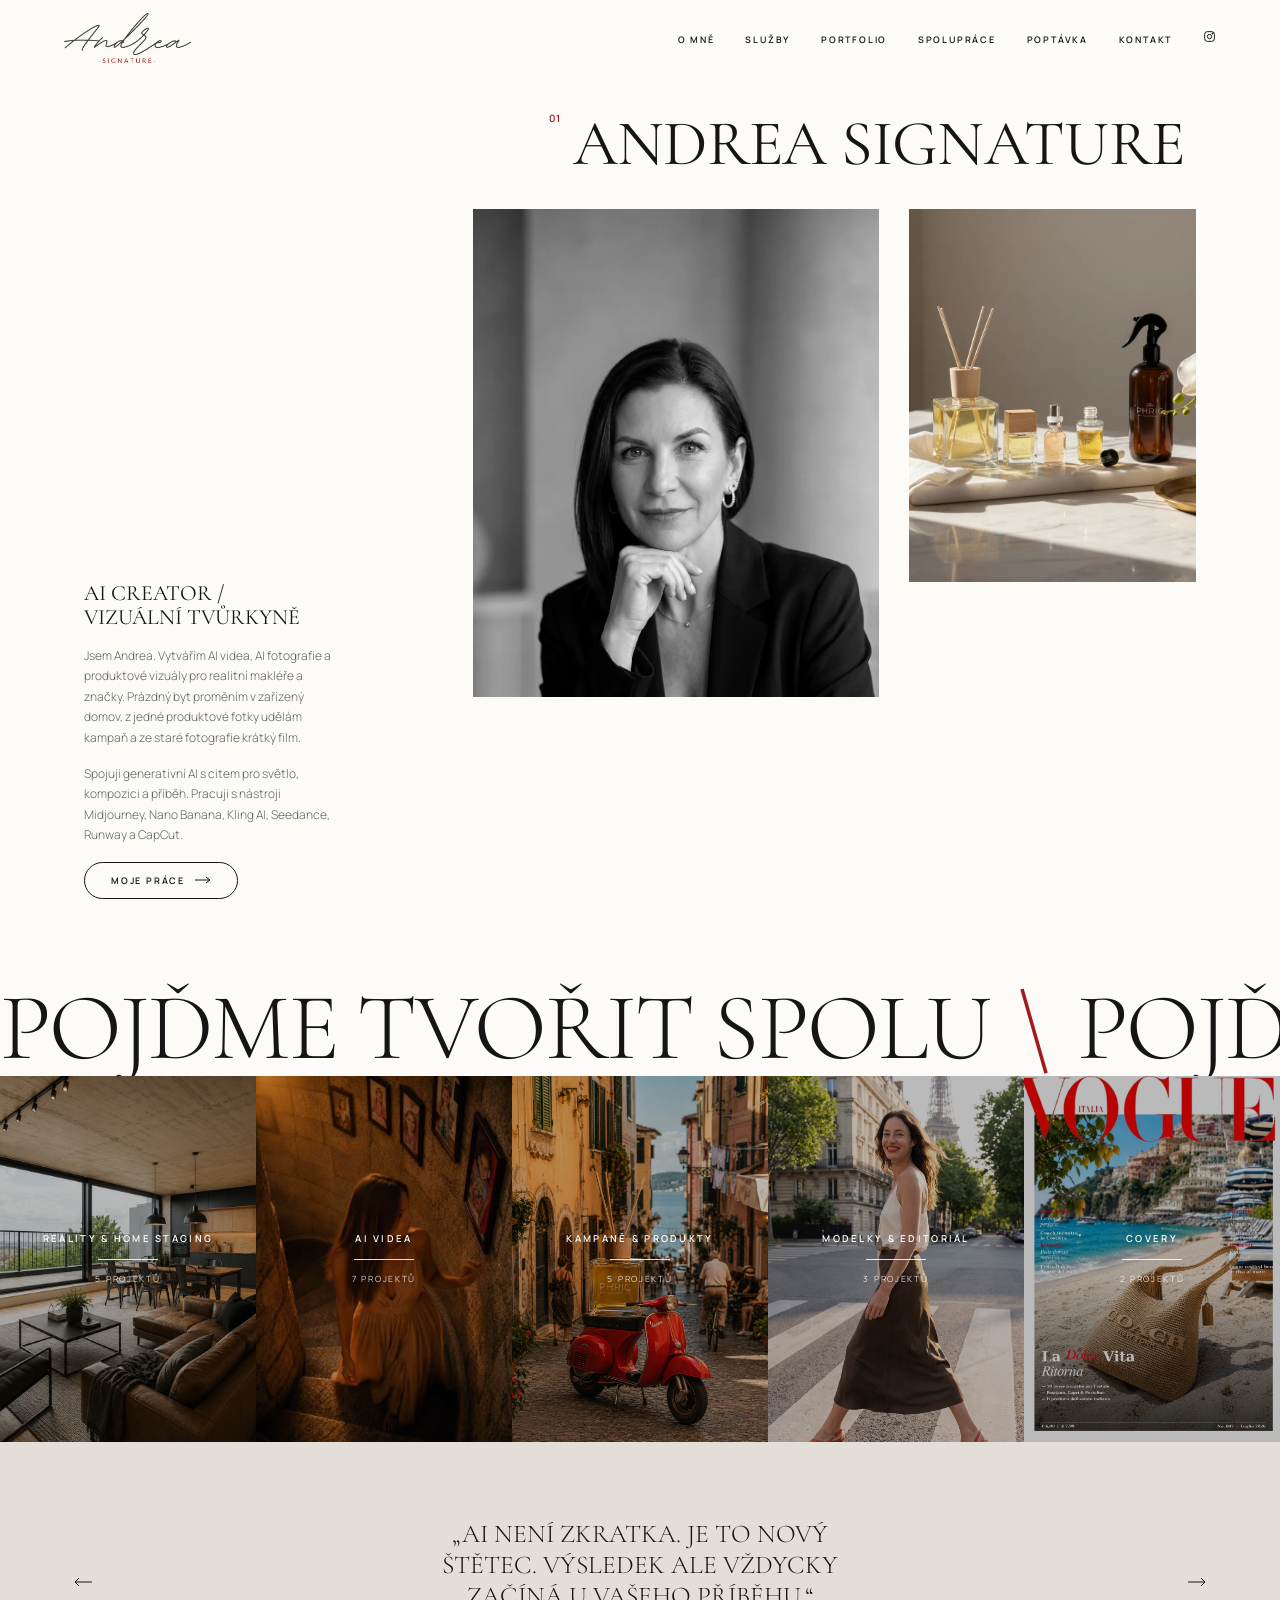
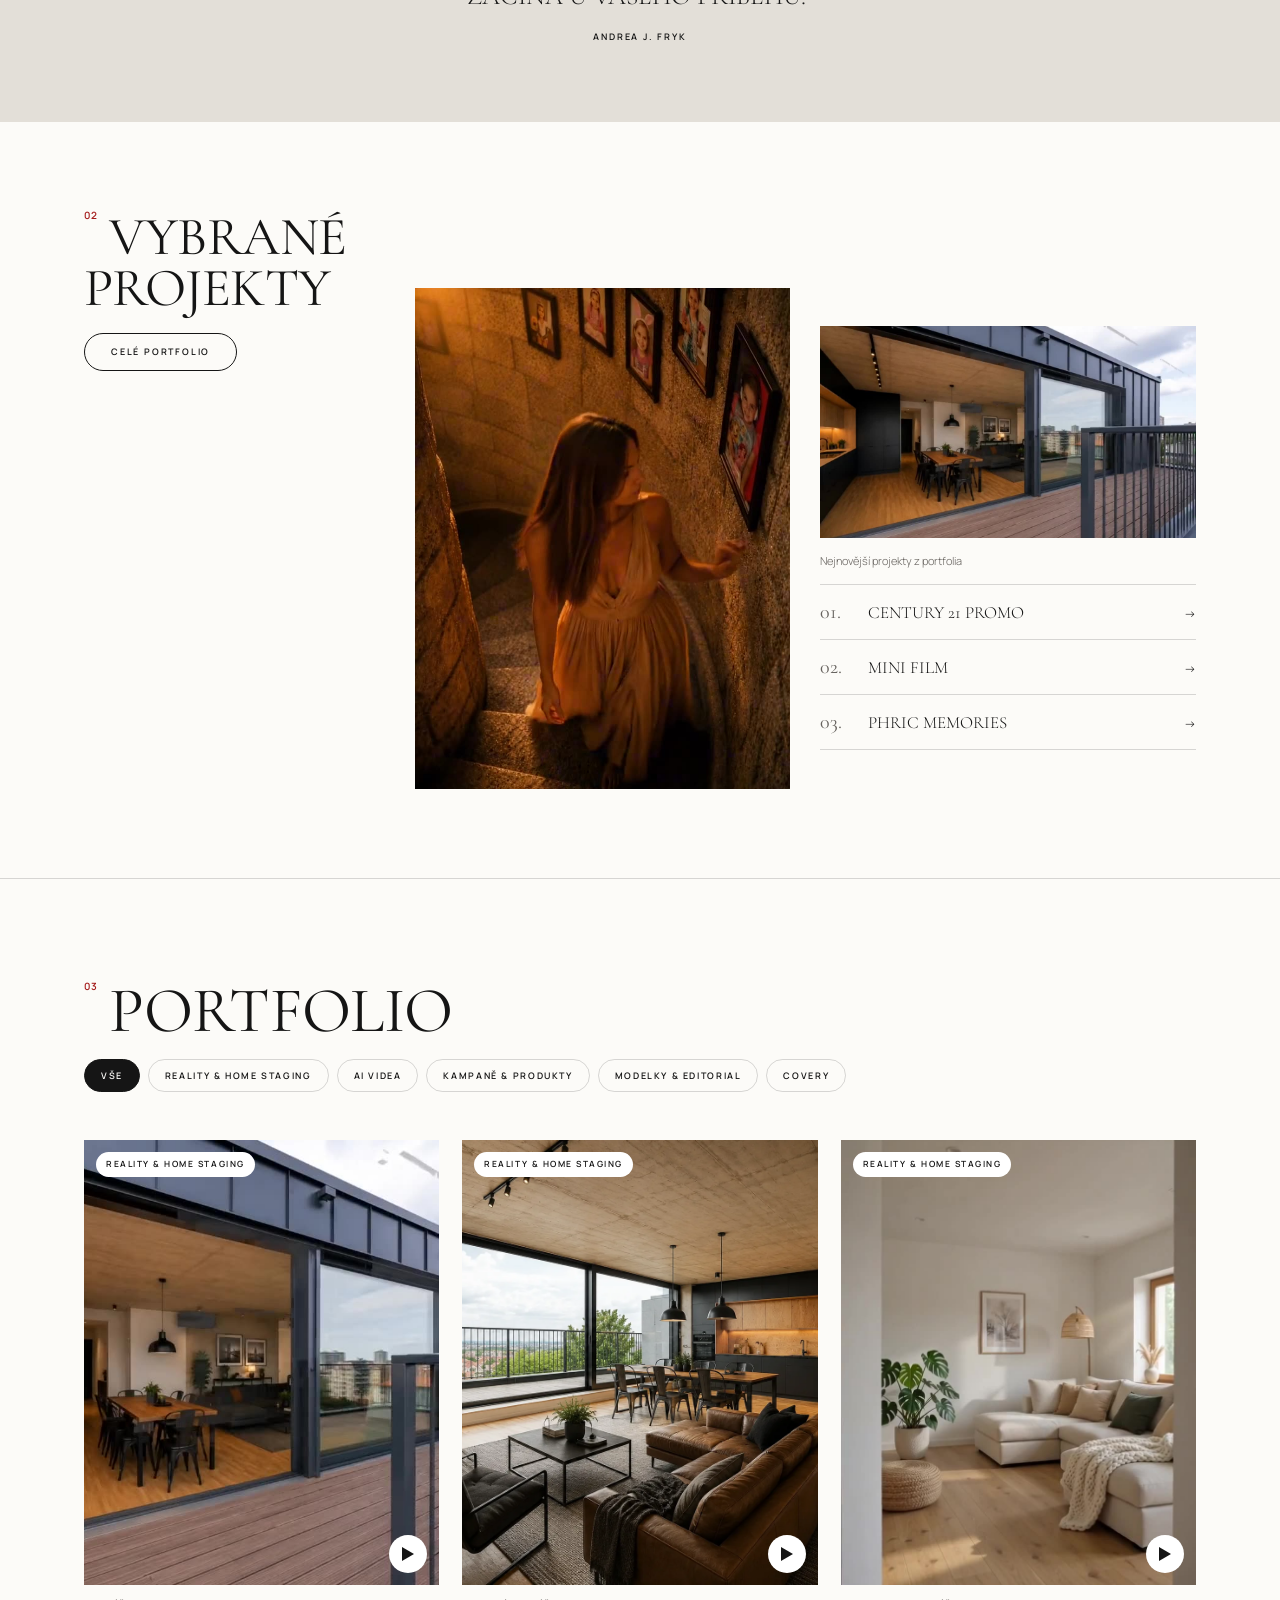
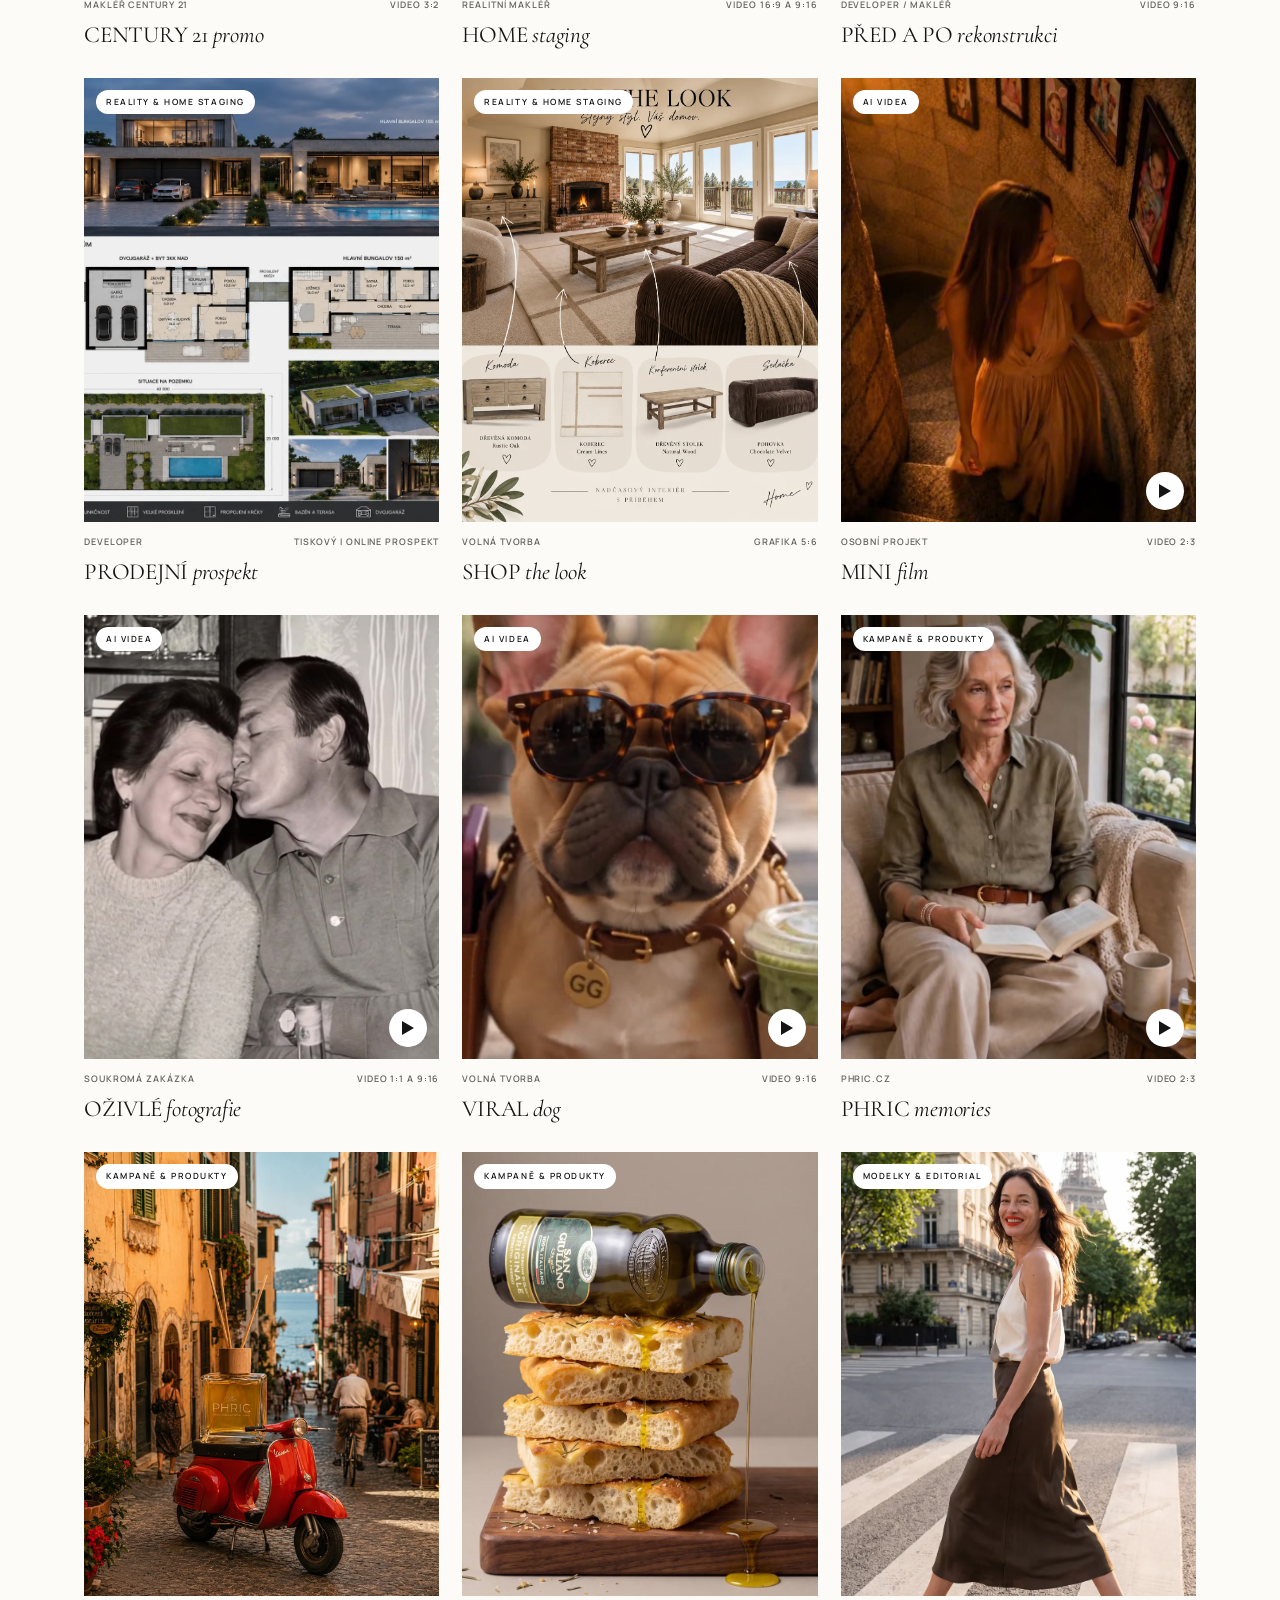
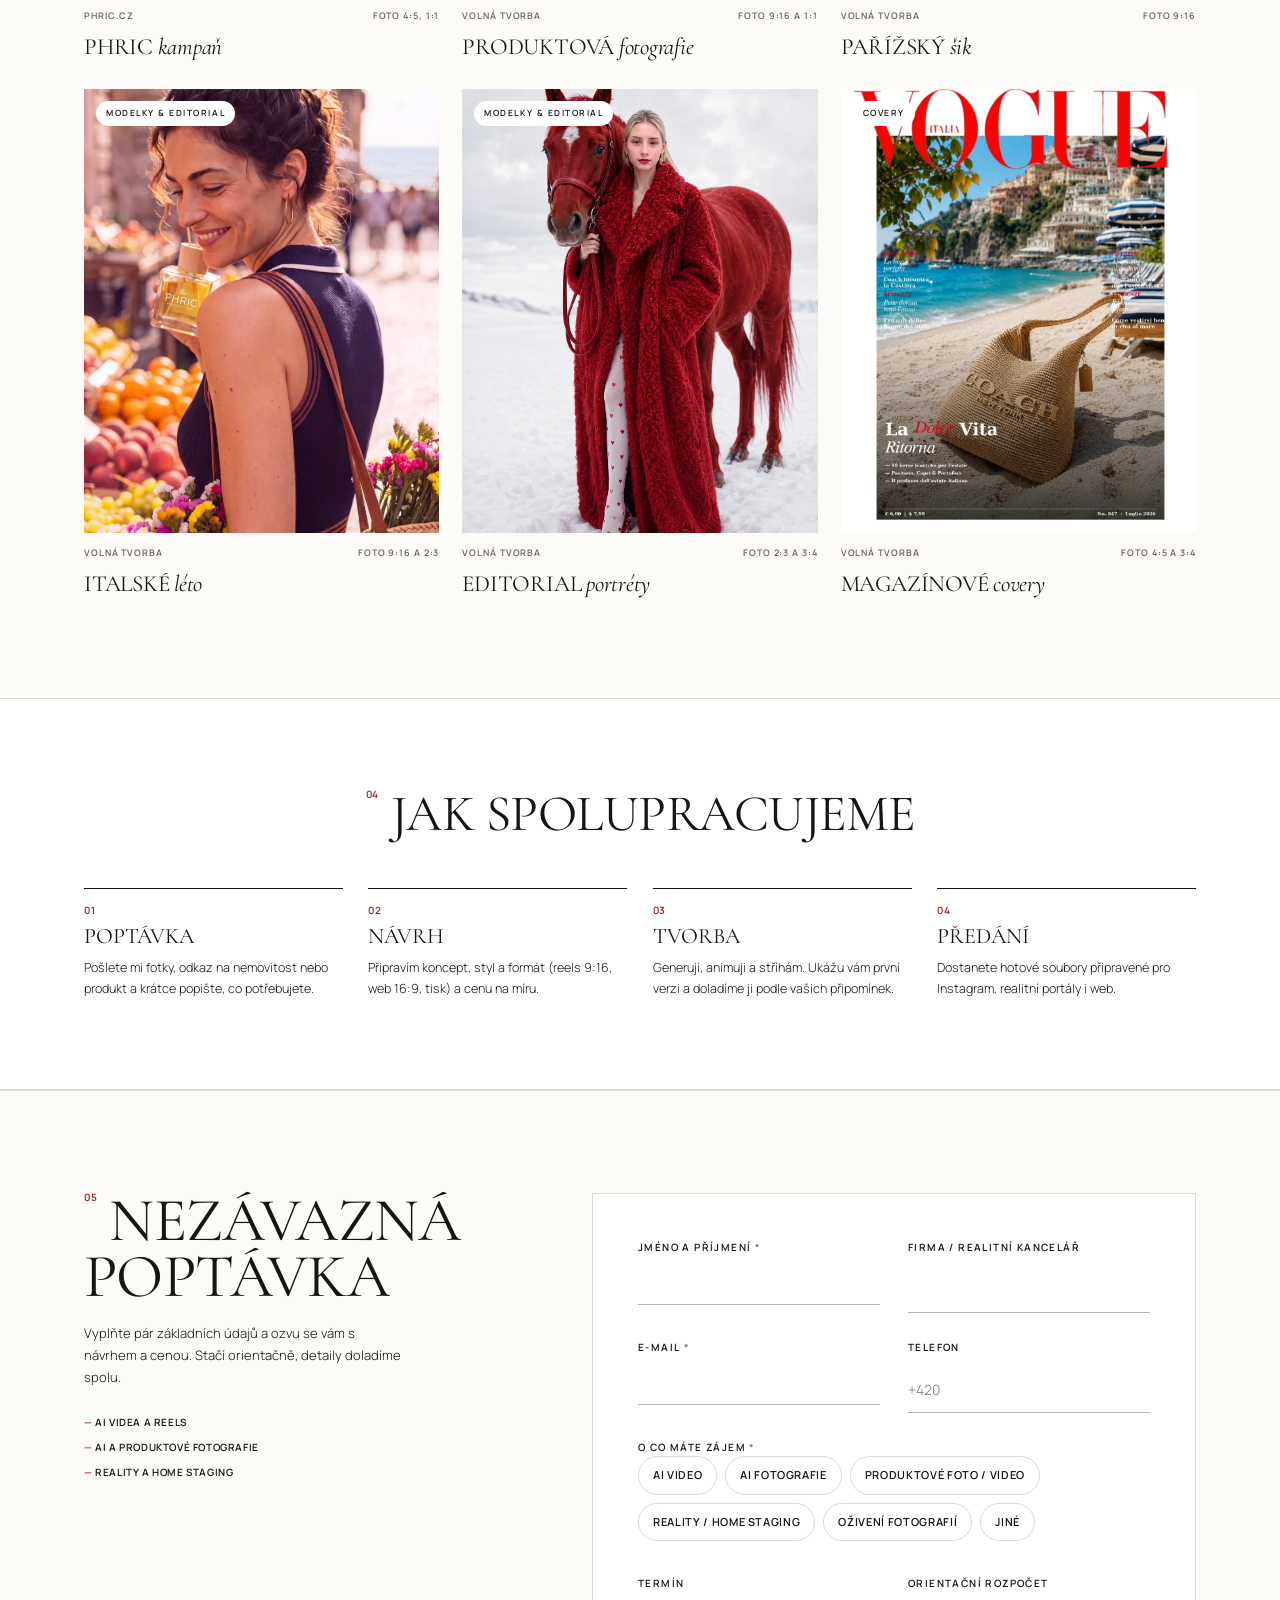
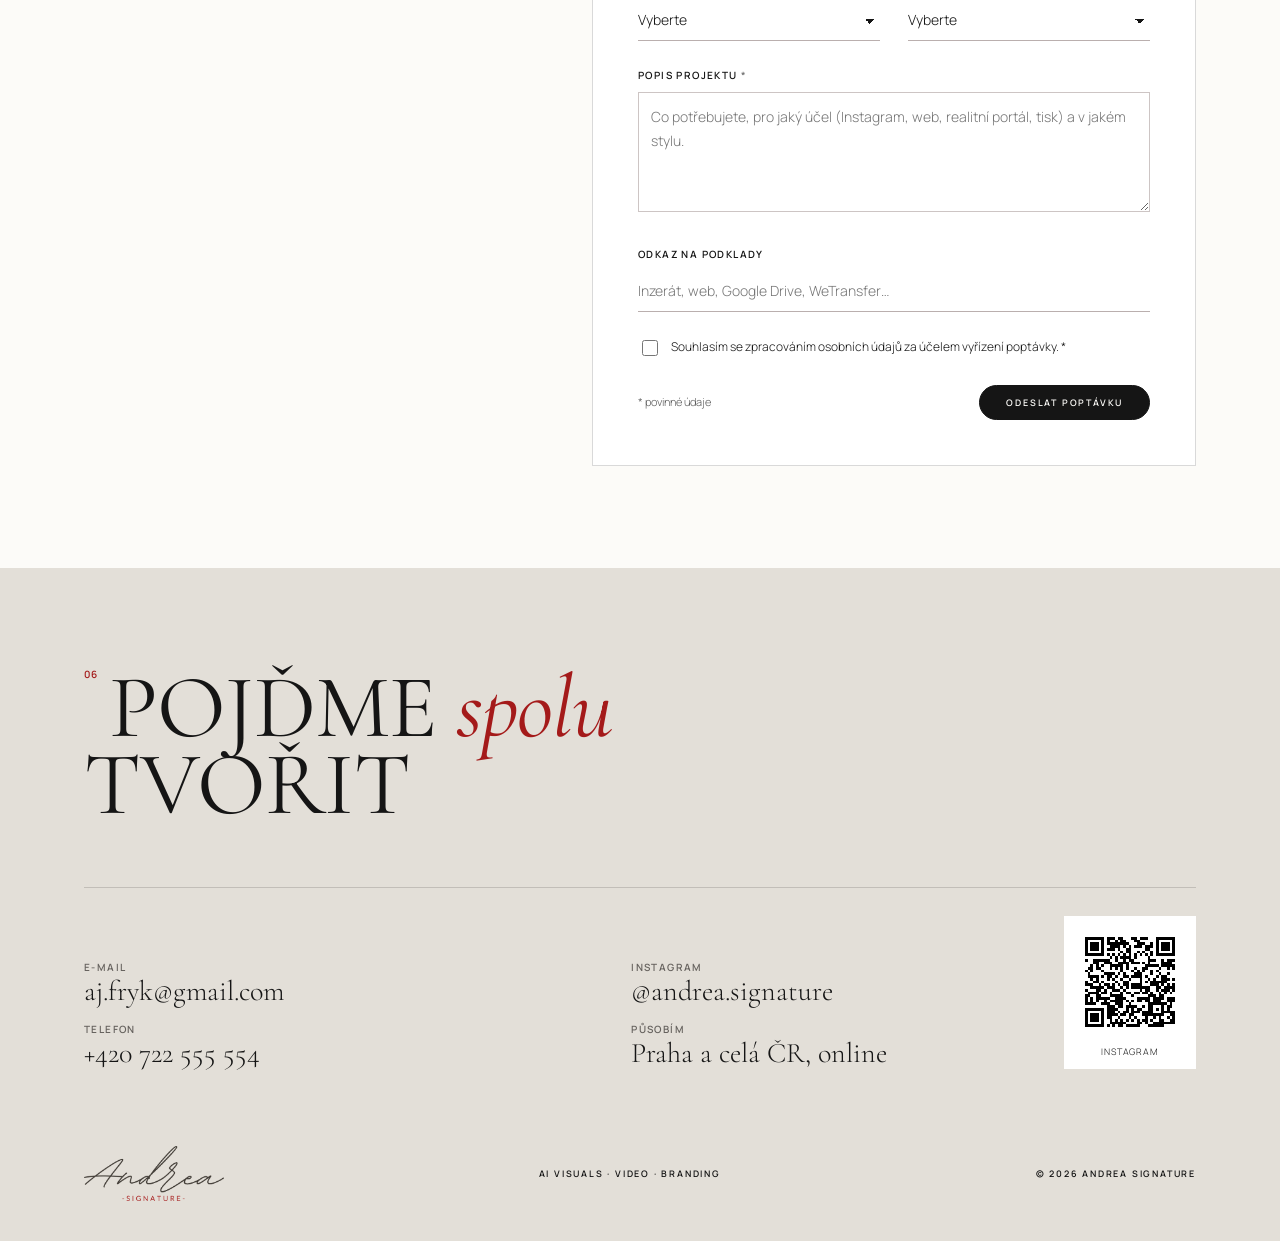
==== index.html @ 8392d64f "Kontakt: červené jen slovo spolu Co-Authored-By: Claude Opus 5.5 <noreply@anthropic.com> Claude-Sess" ====
<!doctype html><html lang="cs"><head><meta charset="utf-8"><meta name="viewport" content="width=device-width, initial-scale=1, viewport-fit=cover">
<title>Andrea Signature</title>
<meta name="description" content="Andrea Signature — AI videa, AI fotografie, produktové vizuály a realitní videa.">
<link rel="preconnect" href="https://fonts.googleapis.com">
<link rel="preconnect" href="https://fonts.gstatic.com" crossorigin>
<link rel="stylesheet" href="https://fonts.googleapis.com/css2?family=Cormorant+Garamond:ital,wght@0,300;0,400;1,300;1,400&family=Manrope:wght@300;400;600&display=swap">
<style>
/* Layout: vzdušný editorial — číslované sekce, asymetrický úvod ANDREA SIGNATURE, běžící nápis,
   dlaždice kategorií přes celou šířku, pás výroků, vybrané projekty, portfolio, spolupráce, poptávka, kontakt.
   Barvy loga: bílá, černá, červená jen v číslech sekcí a drobných detailech. Jediný světlý vzhled. */
:root{
  color-scheme: light;
  --wine:#151515; --wine-deep:#000; --card:#E3DFD8; --ink:#151515; --cream:#FCFBF8; --paper:#FFFFFF;
  --blush:#ECE9E4; --blush-2:#E3DFD8; --concrete:#151515; --line:rgba(21,21,21,.16);
  --sand:#E3DFD8; --mute:#66625E; --red:#A41A1A;
  --f-display:"Cormorant Garamond","Garamond",Georgia,serif;
  --f-mono:"Manrope","Helvetica Neue",Arial,sans-serif;
  --f-script:"Manrope","Helvetica Neue",Arial,sans-serif;
  --gut:clamp(16px,5vw,72px);
  --max:1240px;
}
*{box-sizing:border-box}
[hidden]{display:none!important}
html{scroll-behavior:smooth}
body{margin:0;background:var(--cream);color:var(--ink);font-family:var(--f-mono);font-size:14px;line-height:1.55;-webkit-font-smoothing:antialiased;overflow-x:hidden}
img,video{max-width:100%;display:block}
a{color:inherit}
h1,h2,h3{font-family:var(--f-display);font-weight:400;color:var(--wine);margin:0;text-wrap:balance;letter-spacing:-.01em}
p{margin:0}
:focus-visible{outline:2px solid var(--wine);outline-offset:3px}
.wrap{max-width:var(--max);margin-inline:auto;padding-inline:var(--gut)}


body{font-weight:300;font-size:13px;line-height:1.7}
h1,h2,h3{letter-spacing:-.01em}
.num{font-family:var(--f-mono);font-size:10px;font-weight:600;color:var(--red);vertical-align:top;margin-right:12px;letter-spacing:.06em;font-style:normal}
.script{font-family:var(--f-mono);font-size:9.5px;font-weight:600;letter-spacing:.22em;text-transform:uppercase;color:var(--mute);display:block;line-height:1.4}
.btn{display:inline-flex;align-items:center;justify-content:center;gap:10px;background:transparent;color:var(--ink);border:1px solid var(--ink);border-radius:999px;padding:10px 26px;font-family:var(--f-mono);font-weight:600;font-size:9px;letter-spacing:.2em;text-transform:uppercase;text-decoration:none;cursor:pointer;white-space:nowrap;transition:border-color .2s,color .2s,background .2s}
.btn:hover{border-color:var(--red);color:var(--red)}
.btn.solid{background:var(--ink);color:var(--cream)}
.btn.solid:hover{background:var(--red);border-color:var(--red);color:#fff}
.btn.sm{padding:8px 20px}

/* ---------- NAV ---------- */
.nav{position:sticky;top:env(safe-area-inset-top,0px);z-index:50;background:rgba(252,251,248,.94);backdrop-filter:blur(8px);-webkit-backdrop-filter:blur(8px)}
.nav .wrap{display:flex;align-items:center;justify-content:space-between;gap:24px;min-height:76px;max-width:none}
.brand{display:inline-flex;text-decoration:none;flex-shrink:0}
.brand img{height:50px;width:auto;display:block}
.menu{display:flex;gap:clamp(14px,2.4vw,34px);list-style:none;margin:0;padding:0;align-items:center}
.menu a{font-family:var(--f-mono);font-size:9px;font-weight:600;letter-spacing:.2em;text-transform:uppercase;text-decoration:none;color:var(--ink)}
.menu a:hover{color:var(--red)}
.burger{display:none;background:none;border:0;color:var(--ink);cursor:pointer;padding:8px}

/* ---------- MEET (úvod) ---------- */
.meet{display:grid;grid-template-columns:minmax(0,3fr) minmax(0,3.4fr) minmax(0,2.4fr);grid-template-rows:auto auto 1fr;gap:0 clamp(16px,2.4vw,30px);padding-block:clamp(20px,3vw,40px) clamp(40px,5vw,70px)}
.meet h1{grid-column:2/4;grid-row:1;font-size:clamp(40px,5vw,72px);line-height:.95;text-transform:uppercase;padding:0 0 clamp(20px,3vw,34px) clamp(20px,6vw,90px);color:var(--ink)}
.meet .tall{grid-column:2;grid-row:2/4;width:100%;height:auto;aspect-ratio:5/6;object-fit:cover;object-position:center top;filter:grayscale(1) contrast(1.04)}
.meet .small{grid-column:3;grid-row:2;width:100%;height:auto;aspect-ratio:1/1.3;object-fit:cover}
.meet-text{grid-column:1;grid-row:3;align-self:end;display:grid;gap:16px;padding-bottom:12px;max-width:32ch;justify-items:start}
.meet-text h2{font-size:clamp(19px,1.7vw,23px);line-height:1.1;text-transform:uppercase;color:var(--ink);letter-spacing:0}
.meet-text p{font-size:12px;color:var(--mute)}

/* ---------- MARQUEE ---------- */
.marquee{overflow:hidden;white-space:nowrap;padding-top:6px}
.marquee-track{display:inline-flex;animation:mq 36s linear infinite}
.marquee-track span,.marquee-track i{font-family:var(--f-display);font-weight:300;font-size:clamp(50px,7.4vw,108px);line-height:1;text-transform:uppercase;letter-spacing:-.02em;padding-right:.3em;font-style:normal}
.marquee-track i{color:var(--red)}
@keyframes mq{to{transform:translateX(-50%)}}

/* ---------- TILES (kategorie) ---------- */
.cats{display:grid;grid-template-columns:repeat(5,minmax(0,1fr))}
.cat{position:relative;aspect-ratio:3/4.3;display:grid;place-items:center;border:0;padding:0;cursor:pointer;overflow:hidden;background:var(--blush);font:inherit}
.cat img{position:absolute;inset:0;width:100%;height:100%;object-fit:cover;transition:transform 1.2s cubic-bezier(.2,.7,.2,1)}
.cat::before{content:"";position:absolute;inset:0;z-index:1;background:rgba(10,10,10,.28);transition:background .4s}
.cat:hover img{transform:scale(1.05)}
.cat:hover::before{background:rgba(10,10,10,.42)}
.cat .lbl{position:relative;z-index:2;display:grid;gap:12px;justify-items:center;color:#fff;font-family:var(--f-mono);font-size:9.5px;font-weight:600;letter-spacing:.24em;text-transform:uppercase;text-align:center;padding:0 12px}
.cat .lbl::after{content:"";width:60px;height:1px;background:rgba(255,255,255,.85);transition:background .3s,width .3s}
.cat:hover .lbl::after{background:var(--red);width:80px}
.cat .lbl small{font-size:8.5px;letter-spacing:.2em;opacity:.8;font-weight:400;order:3}

/* ---------- QUOTES ---------- */
.band{background:var(--sand);display:grid;grid-template-columns:auto 1fr auto;align-items:center;gap:20px;padding:clamp(48px,6vw,84px) var(--gut)}
.band button{background:none;border:0;cursor:pointer;color:var(--ink);padding:10px}
.band button:hover{color:var(--red)}
.band figure{margin:0;text-align:center;display:grid;gap:18px;justify-items:center}
.band blockquote{margin:0;font-family:var(--f-display);font-size:clamp(19px,2vw,26px);line-height:1.2;text-transform:uppercase;max-width:34ch;min-height:3.6em;transition:opacity .3s}
.band figcaption{font-size:9px;font-weight:600;letter-spacing:.2em;text-transform:uppercase}

/* ---------- FEATURED ---------- */
.featured{display:grid;grid-template-columns:minmax(0,2.4fr) minmax(0,3fr) minmax(0,3fr);gap:clamp(16px,2.4vw,30px);padding-block:clamp(56px,7vw,100px);align-items:start}
.feat-head{display:grid;gap:20px;justify-items:start}
.feat-head h2{font-size:clamp(36px,4.2vw,60px);line-height:.95;text-transform:uppercase;color:var(--ink)}
.feat-tall{display:block;margin-top:clamp(40px,6vw,90px);position:relative;overflow:hidden}
.feat-tall img{width:100%;aspect-ratio:3/4;object-fit:cover;transition:transform 1.2s cubic-bezier(.2,.7,.2,1)}
.feat-tall:hover img{transform:scale(1.03)}
.feat-side{display:grid;gap:14px;margin-top:clamp(70px,9vw,130px)}
.feat-side img{width:100%;aspect-ratio:16/9;object-fit:cover}
.feat-side small{font-size:11px;color:var(--mute)}
.feat-side ol{list-style:none;margin:0;padding:0}
.feat-side li a{display:grid;grid-template-columns:48px 1fr auto;align-items:baseline;border-top:1px solid var(--line);padding-block:10px;text-decoration:none}
.feat-side li:last-child a{border-bottom:1px solid var(--line)}
.feat-side li b{font-family:var(--f-display);font-weight:400;font-size:20px;color:var(--mute)}
.feat-side li span{font-family:var(--f-display);font-size:17px;text-transform:uppercase}
.feat-side li i{font-style:normal;font-size:12px;transition:transform .25s,color .25s}
.feat-side li a:hover i{transform:translateX(4px);color:var(--red)}
/* ---------- PORTFOLIO ---------- */
.work{padding-block:clamp(64px,8vw,120px)}
.work-head{display:flex;flex-wrap:wrap;align-items:end;justify-content:space-between;gap:20px 40px;margin-bottom:clamp(28px,4vw,48px)}
.work-head h2{font-size:clamp(40px,6vw,88px);line-height:.9;text-transform:uppercase}
.filters{display:flex;flex-wrap:wrap;gap:8px}
.chip{font-family:var(--f-mono);font-size:11px;letter-spacing:.08em;text-transform:uppercase;padding:9px 16px;border-radius:999px;border:1px solid var(--wine);background:transparent;color:var(--wine);cursor:pointer;transition:all .2s}
.chip[aria-pressed="true"],.chip:hover{background:var(--wine);color:var(--cream)}
.grid{display:grid;grid-template-columns:repeat(3,minmax(0,1fr));gap:clamp(18px,2.4vw,32px) clamp(14px,1.8vw,24px)}
.item{display:grid;gap:12px;text-decoration:none;cursor:pointer;background:none;border:0;padding:0;text-align:left;font:inherit;color:inherit}
.thumb{position:relative;aspect-ratio:4/5;overflow:hidden;background:var(--blush)}
.thumb img,.thumb video{position:absolute;inset:0;width:100%;height:100%;object-fit:cover;transition:transform .8s cubic-bezier(.2,.7,.2,1),opacity .4s}
.thumb video{opacity:0}
.item:hover .thumb img{transform:scale(1.04)}
.item.playing .thumb video{opacity:1}
.badge{position:absolute;left:12px;top:12px;z-index:2;background:var(--cream);color:var(--wine);font-size:10px;letter-spacing:.1em;text-transform:uppercase;padding:5px 10px;border-radius:999px}
.play{position:absolute;right:12px;bottom:12px;z-index:2;width:38px;height:38px;border-radius:50%;background:rgba(251,249,238,.92);display:grid;place-items:center;color:var(--wine)}
.item .meta{display:flex;justify-content:space-between;gap:12px;font-size:10px;letter-spacing:.1em;text-transform:uppercase;color:var(--wine);opacity:.8}
.item h3{font-size:clamp(22px,2vw,28px);line-height:1;text-transform:uppercase}
.item[hidden]{display:none}

/* ---------- PROCESS ---------- */
.process{background:var(--paper);border-block:1px solid var(--line);padding-block:clamp(56px,7vw,100px)}
.process h2{font-size:clamp(32px,4vw,58px);text-transform:uppercase;line-height:1;margin-bottom:clamp(28px,4vw,48px);text-align:center}
.steps{display:grid;grid-template-columns:repeat(4,minmax(0,1fr));gap:clamp(16px,2vw,28px);list-style:none;padding:0;margin:0;counter-reset:s}
.steps li{counter-increment:s;display:grid;gap:10px;align-content:start;border-top:1px solid var(--wine);padding-top:16px;font-size:13px}
.steps li::before{content:"0" counter(s);font-family:var(--f-display);font-size:40px;color:var(--wine);line-height:1}
.steps b{font-family:var(--f-display);font-weight:400;font-size:22px;text-transform:uppercase;color:var(--wine);line-height:1}

/* ---------- CONTACT ---------- */
.contact{background:var(--wine);color:var(--cream);padding-block:clamp(64px,8vw,120px) 40px;overflow:hidden}
.contact h2{color:var(--cream);font-size:clamp(56px,11vw,170px);line-height:.85;text-transform:uppercase}
.contact h2 em{font-style:italic;text-transform:none}
.contact .script{color:var(--cream);opacity:.9}
.contact-grid{display:grid;grid-template-columns:1.3fr 1fr auto;gap:clamp(24px,4vw,56px);align-items:end;margin-top:clamp(32px,5vw,64px);padding-top:28px;border-top:1px solid rgba(251,249,238,.3)}
.contact dl{display:grid;gap:14px;margin:0}
.contact dt{font-size:10px;letter-spacing:.14em;text-transform:uppercase;opacity:.7}
.contact dd{margin:0;font-family:var(--f-display);font-size:clamp(22px,2.2vw,32px);line-height:1.1;user-select:all;overflow-wrap:anywhere}
.contact dd a{text-decoration:none}
.contact dd a:hover{text-decoration:underline;text-underline-offset:4px;text-decoration-thickness:1px}
.qr{background:var(--cream);padding:10px;width:132px}
.qr img{width:100%;image-rendering:pixelated}
.qr small{display:block;color:var(--wine);font-size:9px;letter-spacing:.1em;text-transform:uppercase;text-align:center;margin-top:6px}
.contact .btn{background:var(--cream);color:var(--wine)}
.contact .btn:hover{background:#fff}
.foot{display:flex;flex-wrap:wrap;justify-content:space-between;align-items:center;gap:16px;margin-top:clamp(48px,6vw,80px);font-size:11px;letter-spacing:.08em;text-transform:uppercase;opacity:.85}
.foot img{width:150px;height:auto}

/* ---------- INQUIRY FORM ---------- */
.inquiry{background:var(--cream);padding-block:clamp(64px,8vw,120px);border-top:1px solid var(--line)}
.inq-grid{display:grid;grid-template-columns:minmax(0,5fr) minmax(0,7fr);gap:clamp(32px,6vw,96px);align-items:start}
.inq-intro{display:grid;gap:18px;position:sticky;top:110px}
.inq-intro h2{font-size:clamp(40px,5.4vw,80px);line-height:.9;text-transform:uppercase}
.inq-intro p{font-size:13px;max-width:40ch}
.inq-intro ul{list-style:none;padding:0;margin:8px 0 0;display:grid;gap:8px;font-size:12px;text-transform:uppercase;letter-spacing:.06em;color:var(--wine)}
.inq-intro li::before{content:"— "}
.form{display:grid;grid-template-columns:repeat(2,minmax(0,1fr));gap:26px 28px;background:var(--paper);padding:clamp(24px,3.5vw,48px);box-shadow:0 24px 60px rgba(58,27,23,.08)}
.field{display:grid;gap:8px;min-width:0}
.field.full{grid-column:1/-1}
.field label,.field legend{font-size:10px;letter-spacing:.14em;text-transform:uppercase;color:var(--wine);padding:0}
.field label .req,.field legend .req{opacity:.6}
.field input,.field select,.field textarea{font:inherit;font-size:14px;color:var(--ink);background:transparent;border:0;border-bottom:1px solid rgba(58,27,23,.35);border-radius:0;padding:8px 0;width:100%;outline:none;transition:border-color .2s}
.field textarea{min-height:120px;resize:vertical;border:1px solid rgba(58,27,23,.25);padding:12px}
.field select{appearance:none;-webkit-appearance:none;background-image:linear-gradient(45deg,transparent 50%,var(--wine) 50%),linear-gradient(135deg,var(--wine) 50%,transparent 50%);background-position:calc(100% - 10px) 55%,calc(100% - 5px) 55%;background-size:5px 5px;background-repeat:no-repeat;padding-right:24px;cursor:pointer}
.field input:focus,.field select:focus,.field textarea:focus{border-color:var(--wine)}
.field input:focus-visible,.field select:focus-visible,.field textarea:focus-visible{outline:none;box-shadow:0 2px 0 var(--wine)}
.field.err input,.field.err textarea,.field.err select{border-color:#B3261E}
.field .msg{font-size:11px;color:#B3261E;min-height:0}
fieldset.field{border:0;margin:0;padding:0}
.opts{display:flex;flex-wrap:wrap;gap:8px}
.opts label{position:relative;cursor:pointer;font-size:11px;letter-spacing:.06em;text-transform:uppercase;color:var(--wine)}
.opts input{position:absolute;opacity:0;width:1px;height:1px}
.opts span{display:inline-block;padding:9px 14px;border:1px solid var(--wine);border-radius:999px;transition:all .2s}
.opts input:checked + span{background:var(--wine);color:var(--cream)}
.opts input:focus-visible + span{outline:2px solid var(--wine);outline-offset:2px}
.consent{grid-column:1/-1;display:flex;gap:10px;align-items:flex-start;font-size:12px;line-height:1.45}
.consent input{accent-color:var(--wine);width:16px;height:16px;margin-top:2px;flex-shrink:0}
.form-foot{grid-column:1/-1;display:flex;flex-wrap:wrap;align-items:center;justify-content:space-between;gap:16px}
.form-foot small{font-size:11px;opacity:.7}
.hp{position:absolute;left:-9999px;width:1px;height:1px;overflow:hidden}
.done{grid-column:1/-1;display:grid;gap:14px;background:var(--cream);border:1px solid var(--line);padding:24px}
.done h3{font-size:30px;text-transform:uppercase;line-height:1}
.done pre{font-family:var(--f-mono);font-size:12px;white-space:pre-wrap;background:var(--paper);border:1px solid var(--line);padding:14px;margin:0;max-height:260px;overflow:auto;user-select:all}
.done .row{display:flex;flex-wrap:wrap;gap:10px}
.btn.ghost{background:transparent;color:var(--wine);border:1px solid var(--wine)}
.btn.ghost:hover{background:var(--wine);color:var(--cream)}
@media (max-width:900px){.inq-grid{grid-template-columns:1fr}.inq-intro{position:static}}
@media (max-width:560px){.form{grid-template-columns:1fr}}

/* ---------- CASE STUDY VIEW ---------- */
.case{background:var(--cream)}
.case-hero{background:radial-gradient(120% 90% at 50% 20%,#EAE1DC 0%,var(--blush) 60%,var(--blush-2) 100%);padding-block:clamp(36px,5vw,64px) 0;overflow:hidden}
.back{display:inline-flex;align-items:center;gap:8px;font-size:11px;letter-spacing:.1em;text-transform:uppercase;color:var(--wine);text-decoration:none;background:none;border:0;cursor:pointer;padding:0;font-family:var(--f-mono)}
.back:hover{text-decoration:underline;text-underline-offset:4px}
.case-title{margin-top:clamp(24px,3vw,40px);text-align:center}
.case-title .script{margin-bottom:.12em}
.case-title h1{text-transform:uppercase;font-size:clamp(48px,9vw,150px);line-height:.86;letter-spacing:-.02em}
.case-title h1 em{font-style:italic;text-transform:none}
.case-meta{display:grid;grid-template-columns:repeat(4,minmax(0,1fr));gap:16px;margin-top:clamp(28px,4vw,48px);padding-block:18px;border-top:1px solid var(--line);border-bottom:1px solid var(--line)}
.case-meta div{display:grid;gap:4px;min-width:0}
.case-meta dt{font-size:10px;letter-spacing:.14em;text-transform:uppercase;color:var(--wine);opacity:.75}
.case-meta dd{margin:0;font-family:var(--f-display);font-size:clamp(17px,1.5vw,21px);color:var(--ink);line-height:1.15}
.case-main{margin-top:clamp(28px,4vw,48px);display:flex;justify-content:center}
.case-main video,.case-main img{max-height:min(82vh,860px);width:auto;max-width:100%;background:#1a1110;box-shadow:0 30px 60px rgba(58,27,23,.18)}
.case-main.wide video,.case-main.wide img{width:100%;max-height:none;height:auto}
.case-body{padding-block:clamp(56px,7vw,100px)}
.case-cols{display:grid;grid-template-columns:repeat(3,minmax(0,1fr));gap:clamp(24px,4vw,56px)}
.case-cols section{display:grid;gap:14px;align-content:start}
.case-cols h2{font-size:clamp(24px,2.4vw,34px);text-transform:uppercase;line-height:1}
.case-cols p{font-size:13px;max-width:44ch}
.case-quote{margin-block:clamp(48px,6vw,88px);text-align:center}
.case-quote p{font-family:var(--f-display);font-style:italic;color:var(--wine);font-size:clamp(28px,3.6vw,52px);line-height:1.08;max-width:22ch;margin-inline:auto;text-wrap:balance}
.gallery{display:grid;grid-template-columns:repeat(12,minmax(0,1fr));gap:clamp(10px,1.4vw,18px)}
.gallery figure{margin:0;grid-column:span 4;background:var(--blush);overflow:hidden;position:relative}
.gallery figure.w6{grid-column:span 6}
.gallery figure.w8{grid-column:span 8}
.gallery figure.w12{grid-column:span 12}
.gallery img,.gallery video{width:100%;height:100%;object-fit:cover;aspect-ratio:var(--ar,4/5)}
.gallery figcaption{position:absolute;left:10px;bottom:10px;background:var(--cream);color:var(--wine);font-size:10px;letter-spacing:.1em;text-transform:uppercase;padding:4px 9px;border-radius:999px}
.next{display:block;position:relative;background:var(--concrete);color:var(--cream);text-decoration:none;overflow:hidden;cursor:pointer;border:0;width:100%;text-align:center;padding:0;font:inherit}
.next img{position:absolute;inset:0;width:100%;height:100%;object-fit:cover;opacity:.45;transition:opacity .5s,transform 1.2s}
.next:hover img{opacity:.6;transform:scale(1.03)}
.next .in{position:relative;padding-block:clamp(64px,9vw,140px);display:grid;gap:10px;justify-items:center}
.next small{font-size:11px;letter-spacing:.14em;text-transform:uppercase}
.next strong{font-family:var(--f-display);font-weight:400;font-size:clamp(40px,7vw,110px);line-height:.9;text-transform:uppercase}

/* ---------- views ---------- */
.view{animation:fade .5s ease both}
@keyframes fade{from{opacity:.001;transform:translateY(8px)}to{opacity:1;transform:none}}

/* ---------- responsive ---------- */
@media (max-width:1100px){
  .menu li.opt{display:none}
}
@media (max-width:900px){
  .menu{display:none}
  .burger{display:inline-flex}
  .nav .btn{display:none}
  .menu.open{display:flex;position:absolute;top:100%;left:0;right:0;flex-direction:column;align-items:flex-start;gap:4px;padding:16px var(--gut) 24px;background:var(--cream);border-bottom:1px solid var(--line)}
  .menu.open li.opt{display:block}
  .menu.open a{font-size:18px}
  .grid{grid-template-columns:repeat(2,minmax(0,1fr))}
  .steps{grid-template-columns:repeat(2,minmax(0,1fr))}
  .case-cols{grid-template-columns:1fr}
  .case-meta{grid-template-columns:repeat(2,minmax(0,1fr))}
  .contact-grid{grid-template-columns:1fr 1fr}
  .contact-grid .qr{grid-column:1}
}
@media (max-width:700px){
  .hero-in{min-height:0;display:flex;flex-direction:column;align-items:center;padding-bottom:0}
  .hero h1{font-size:clamp(44px,14.5vw,96px);white-space:normal;padding-top:28px}
  .hero-figure{position:relative;left:auto;transform:none;width:min(92%,440px);margin-top:4px}
  .tag{position:relative;inset:auto !important;text-align:center;font-size:13px}
  .tag svg{display:none}
  .hero-tags{display:flex;flex-wrap:wrap;justify-content:center;gap:6px 18px;margin-top:18px}
  .hero .cta{display:none}
  .hero-in{gap:0}
  .about-grid{grid-template-columns:1fr}
  .about-head .script{margin-left:0}
  .polaroid{position:relative;top:0;justify-self:end;margin-top:-8px}
  .about-head{display:grid}
  .cats{grid-template-columns:1fr}
  .grid{grid-template-columns:1fr}
  .gallery figure,.gallery figure.w6,.gallery figure.w8{grid-column:span 12}
  .contact-grid{grid-template-columns:1fr}
}
@media (min-width:701px){.hero-tags{display:contents}}
@media (prefers-reduced-motion:reduce){
  *{animation:none !important;transition:none !important;scroll-behavior:auto !important}
}

/* ---------- editorial overrides ---------- */
.work-head h2,.process h2,.inq-intro h2,.case-title h1,.case-cols h2,.item h3,.done h3{color:var(--ink);font-weight:400}
.contact h2{font-weight:400}
.next strong{color:#fff;font-weight:400}
.work{border-top:1px solid var(--line)}
.work-head h2{font-size:clamp(40px,5vw,72px)}
.chip{border-radius:999px;border-color:var(--line);color:var(--ink);font-family:var(--f-mono);font-weight:600;letter-spacing:.18em;font-size:9px}
.chip[aria-pressed="true"],.chip:hover{background:var(--ink);border-color:var(--ink);color:var(--cream)}
.badge{background:var(--paper);color:var(--ink);font-weight:600;letter-spacing:.18em;font-size:8.5px}
.play{background:var(--paper);color:var(--ink)}
.item .meta{color:var(--mute);opacity:1;font-weight:600;font-size:9px}
.item h3{font-size:clamp(20px,1.8vw,26px)}
.item h3 em{font-style:italic;text-transform:none}
.process{background:var(--paper);border-color:var(--line)}
.process h2{font-size:clamp(34px,4vw,56px)}
.steps li{border-top-color:var(--ink);font-size:12.5px}
.steps li::before{color:var(--red);font-family:var(--f-mono);font-size:10px;font-weight:600;letter-spacing:.06em}
.steps b{color:var(--ink);font-size:22px}
.inquiry{border-top-color:var(--line)}
.inq-intro h2{font-size:clamp(38px,4.8vw,68px)}
.inq-intro ul{color:var(--ink);font-weight:600;font-size:10px}
.inq-intro li::before{color:var(--red)}
.form{box-shadow:none;border:1px solid var(--line)}
.field label,.field legend,.opts label{color:var(--ink);font-weight:600}
.opts span{border-color:var(--line)}
.opts input:checked + span{background:var(--ink);color:var(--cream);border-color:var(--ink)}
.consent input{accent-color:var(--ink)}
.form .btn[type=submit]{background:var(--ink);color:var(--cream);border-color:var(--ink)}
.form .btn[type=submit]:hover{background:var(--red);border-color:var(--red);color:#fff}
.contact{background:var(--sand);color:var(--ink)}
.contact h2{font-size:clamp(44px,7vw,108px);text-transform:uppercase;color:var(--ink)}
.contact h2 em{text-transform:none;color:var(--red)}
.contact .script{color:var(--mute)}
.contact-grid{border-top-color:var(--line)}
.contact dt{opacity:1;color:var(--mute);font-weight:600}
.contact dd{font-size:clamp(22px,2.2vw,30px)}
.contact .btn{background:transparent;color:var(--ink)}
.qr{background:var(--paper)}
.qr small{color:var(--ink)}
.foot{opacity:1;font-weight:600;font-size:9px;letter-spacing:.2em}
.foot img{width:140px}
.case-hero{background:var(--cream)}
.case-title h1{font-size:clamp(46px,8vw,130px)}
.case-title h1 em{text-transform:none}
.case-title .script{margin-bottom:.8em}
.case-meta{border-color:var(--line)}
.case-meta dt{color:var(--mute);opacity:1;font-weight:600}
.case-meta dd{font-size:clamp(18px,1.6vw,22px)}
.case-cols h2{font-size:clamp(26px,2.6vw,36px)}
.case-cols p{font-size:13px}
.case-quote p{color:var(--ink);font-weight:300}
.back{color:var(--ink);font-weight:600}
.back:hover{color:var(--red)}
.gallery figcaption{color:var(--ink);background:var(--paper);font-weight:600}
.next{background:var(--ink)}
.next small{font-weight:600}
.done{background:var(--cream)}

/* ---------- responsive (new parts) ---------- */
@media (max-width:900px){
  .menu{display:none}
  .burger{display:inline-flex}
  .menu.open{display:flex;position:absolute;top:100%;left:0;right:0;flex-direction:column;align-items:flex-start;gap:8px;padding:16px var(--gut) 24px;background:var(--cream);border-bottom:1px solid var(--line)}
  .menu.open a{font-size:12px}
  .meet{grid-template-columns:1fr 1fr;grid-template-rows:auto}
  .meet h1{grid-column:1/-1;padding-left:0}
  .meet .tall{grid-column:1;grid-row:2;height:auto}
  .meet .small{grid-column:2;grid-row:2;align-self:start}
  .meet-text{grid-column:1/-1;grid-row:3;padding-top:24px;max-width:none}
  .cats{grid-template-columns:repeat(2,minmax(0,1fr))}
  .cat:last-child{grid-column:1/-1;aspect-ratio:16/8}
  .featured{grid-template-columns:1fr}
  .feat-tall,.feat-side{margin-top:0}
}
@media (max-width:520px){
  .cats{grid-template-columns:1fr}
  .cat{aspect-ratio:16/11}
  .band{grid-template-columns:1fr;justify-items:center}
  .band button{display:none}
  .brand img{height:42px}
}
</style>
</head><body>

<header class="nav" id="nav">
  <div class="wrap">
    <a class="brand" href="#top" data-home aria-label="Andrea Signature, úvod"><img src="assets/logo.png" alt="Andrea Signature" width="900" height="353"></a>
    <ul class="menu" id="menu">
      <li><a href="#o-mne" data-home>O mně</a></li>
      <li><a href="#sluzby" data-home>Služby</a></li>
      <li><a href="#portfolio" data-home>Portfolio</a></li>
      <li><a href="#spoluprace" data-home>Spolupráce</a></li>
      <li><a href="#poptavka" data-home>Poptávka</a></li>
      <li><a href="#kontakt" data-home>Kontakt</a></li>
      <li><a class="ig" href="https://www.instagram.com/andrea.signature/" target="_blank" rel="noopener" aria-label="Instagram @andrea.signature"><svg width="13" height="13" viewBox="0 0 24 24" fill="none" stroke="currentColor" stroke-width="1.8"><rect x="3" y="3" width="18" height="18" rx="5"/><circle cx="12" cy="12" r="4"/><circle cx="17.5" cy="6.5" r="1" fill="currentColor"/></svg></a></li>
    </ul>
    <button class="burger" id="burger" aria-label="Menu" aria-expanded="false"><svg width="22" height="12" viewBox="0 0 22 12" fill="none" stroke="currentColor" stroke-width="1"><path d="M0 1h22M0 6h22M0 11h22"/></svg></button>
  </div>
</header>

<main id="app">
<!-- ================= HOME ================= -->
<div id="home" class="view">
  <section class="wrap meet" id="top">
    <h1><span class="num">01</span>Andrea Signature</h1>
    <img class="tall" src="assets/me-1.webp" alt="Andrea, AI creator" width="893" height="1600">
    <img class="small" src="assets/phric-italie.webp" alt="Produktová fotografie Phric" width="1024" height="1024">
    <div class="meet-text" id="o-mne">
      <h2>AI creator / vizuální tvůrkyně</h2>
      <p>Jsem Andrea. Vytvářím AI videa, AI fotografie a produktové vizuály pro realitní makléře a značky. Prázdný byt proměním v zařízený domov, z jedné produktové fotky udělám kampaň a ze staré fotografie krátký film.</p>
      <p>Spojuji generativní AI s citem pro světlo, kompozici a příběh. Pracuji s nástroji Midjourney, Nano Banana, Kling AI, Seedance, Runway a CapCut.</p>
      <a class="btn" href="#portfolio" data-home>Moje práce <svg width="16" height="8" viewBox="0 0 16 8" fill="none" stroke="currentColor"><path d="M0 4h15M11 1l4 3-4 3"/></svg></a>
    </div>
  </section>

  <div class="marquee" aria-hidden="true"><div class="marquee-track">
    <span>Pojďme tvořit spolu</span><i>\</i><span>Pojďme tvořit spolu</span><i>\</i><span>Pojďme tvořit spolu</span><i>\</i>
    <span>Pojďme tvořit spolu</span><i>\</i><span>Pojďme tvořit spolu</span><i>\</i><span>Pojďme tvořit spolu</span><i>\</i>
  </div></div>

  <section class="cats" id="sluzby" aria-label="Kategorie"><div class="cats" id="cats" style="display:contents"></div></section>

  <section class="band" aria-label="Výroky">
    <button type="button" id="q-prev" aria-label="Předchozí"><svg width="18" height="10" viewBox="0 0 18 10" fill="none" stroke="currentColor"><path d="M18 5H1M5 1L1 5l4 4"/></svg></button>
    <figure><blockquote id="q-text">„AI není zkratka. Je to nový štětec. Výsledek ale vždycky začíná u vašeho příběhu.“</blockquote><figcaption>Andrea J. Fryk</figcaption></figure>
    <button type="button" id="q-next" aria-label="Další"><svg width="18" height="10" viewBox="0 0 18 10" fill="none" stroke="currentColor"><path d="M0 5h17M13 1l4 4-4 4"/></svg></button>
  </section>

  <section class="wrap featured" aria-label="Vybrané projekty">
    <div class="feat-head">
      <h2><span class="num">02</span>Vybrané<br>projekty</h2>
      <a class="btn" href="#portfolio" data-home>Celé portfolio</a>
    </div>
    <a class="feat-tall" href="#emily"><img src="assets/emily.jpg" alt="Mini film" loading="lazy"></a>
    <div class="feat-side">
      <img src="assets/c21.jpg" alt="Century 21 promo" loading="lazy">
      <small>Nejnovější projekty z portfolia</small>
      <ol>
        <li><a href="#century-21"><b>01.</b><span>Century 21 promo</span><i>→</i></a></li>
        <li><a href="#emily"><b>02.</b><span>Mini film</span><i>→</i></a></li>
        <li><a href="#phric-memories"><b>03.</b><span>Phric memories</span><i>→</i></a></li>
      </ol>
    </div>
  </section>

  <section class="work" id="portfolio">
    <div class="wrap">
      <div class="work-head">
        <div><h2><span class="num">03</span>Portfolio</h2></div>
        <div class="filters" id="filters" role="group" aria-label="Filtr kategorií"></div>
      </div>
      <div class="grid" id="grid"></div>
    </div>
  </section>

  <section class="process" id="spoluprace">
    <div class="wrap">
      <h2><span class="num">04</span>Jak spolupracujeme</h2>
      <ol class="steps">
        <li><b>Poptávka</b><span>Pošlete mi fotky, odkaz na nemovitost nebo produkt a krátce popište, co potřebujete.</span></li>
        <li><b>Návrh</b><span>Připravím koncept, styl a formát (reels 9:16, web 16:9, tisk) a cenu na míru.</span></li>
        <li><b>Tvorba</b><span>Generuji, animuji a stříhám. Ukážu vám první verzi a doladíme ji podle vašich připomínek.</span></li>
        <li><b>Předání</b><span>Dostanete hotové soubory připravené pro Instagram, realitní portály i web.</span></li>
      </ol>
    </div>
  </section>
</div>

<!-- ================= CASE STUDY ================= -->
<div id="case" class="view case" hidden></div>

<!-- ================= INQUIRY (shared) ================= -->
<section class="inquiry" id="poptavka">
  <div class="wrap inq-grid">
    <div class="inq-intro">
      <h2><span class="num">05</span>Nezávazná<br>poptávka</h2>
      <p>Vyplňte pár základních údajů a ozvu se vám s návrhem a cenou. Stačí orientačně, detaily doladíme spolu.</p>
      <ul><li>AI videa a reels</li><li>AI a produktové fotografie</li><li>Reality a home staging</li></ul>
    </div>
    <form class="form" id="inq" novalidate>
      <div class="hp" aria-hidden="true"><label for="f-web">Web</label><input id="f-web" name="web" tabindex="-1" autocomplete="off"></div>
      <div class="field"><label for="f-name">Jméno a příjmení <span class="req">*</span></label><input id="f-name" name="jmeno" autocomplete="name" required><span class="msg"></span></div>
      <div class="field"><label for="f-company">Firma / realitní kancelář</label><input id="f-company" name="firma" autocomplete="organization"></div>
      <div class="field"><label for="f-email">E-mail <span class="req">*</span></label><input id="f-email" name="email" type="email" autocomplete="email" required><span class="msg"></span></div>
      <div class="field"><label for="f-phone">Telefon</label><input id="f-phone" name="telefon" type="tel" autocomplete="tel" placeholder="+420"></div>
      <fieldset class="field full"><legend>O co máte zájem <span class="req">*</span></legend>
        <div class="opts" id="f-services">
          <label><input type="checkbox" name="sluzby" value="AI video"><span>AI video</span></label>
          <label><input type="checkbox" name="sluzby" value="AI fotografie"><span>AI fotografie</span></label>
          <label><input type="checkbox" name="sluzby" value="Produktové foto / video"><span>Produktové foto / video</span></label>
          <label><input type="checkbox" name="sluzby" value="Reality / home staging"><span>Reality / home staging</span></label>
          <label><input type="checkbox" name="sluzby" value="Oživení fotografií"><span>Oživení fotografií</span></label>
          <label><input type="checkbox" name="sluzby" value="Jiné"><span>Jiné</span></label>
        </div><span class="msg"></span></fieldset>
      <div class="field"><label for="f-deadline">Termín</label>
        <select id="f-deadline" name="termin"><option value="">Vyberte</option><option>Co nejdříve</option><option>Do 2 týdnů</option><option>Do měsíce</option><option>Termín je flexibilní</option></select></div>
      <div class="field"><label for="f-budget">Orientační rozpočet</label>
        <select id="f-budget" name="rozpocet"><option value="">Vyberte</option><option>Do 5 000 Kč</option><option>5 000 – 15 000 Kč</option><option>15 000 – 30 000 Kč</option><option>Nad 30 000 Kč</option><option>Zatím nevím</option></select></div>
      <div class="field full"><label for="f-msg">Popis projektu <span class="req">*</span></label><textarea id="f-msg" name="zprava" required placeholder="Co potřebujete, pro jaký účel (Instagram, web, realitní portál, tisk) a v jakém stylu."></textarea><span class="msg"></span></div>
      <div class="field full"><label for="f-link">Odkaz na podklady</label><input id="f-link" name="odkaz" type="url" placeholder="Inzerát, web, Google Drive, WeTransfer…"></div>
      <label class="consent" for="f-gdpr"><input type="checkbox" id="f-gdpr" name="souhlas" required><span>Souhlasím se zpracováním osobních údajů za účelem vyřízení poptávky. <span class="req">*</span></span></label>
      <div class="form-foot"><small>* povinné údaje</small><button class="btn" type="submit">Odeslat poptávku</button></div>
      <div class="done" id="inq-done" hidden></div>
    </form>
  </div>
</section>

<!-- ================= CONTACT (shared) ================= -->
<section class="contact" id="kontakt">
  <div class="wrap">
    <h2><span class="num">06</span>Pojďme <em>spolu</em><br>tvořit</h2>
    <div class="contact-grid">
      <dl>
        <div><dt>E-mail</dt><dd><a href="mailto:aj.fryk@gmail.com">aj.fryk@gmail.com</a></dd></div>
        <div><dt>Telefon</dt><dd><a href="tel:+420722555554">+420 722 555 554</a></dd></div>
      </dl>
      <dl>
        <div><dt>Instagram</dt><dd><a href="https://www.instagram.com/andrea.signature/" target="_blank" rel="noopener">@andrea.signature</a></dd></div>
        <div><dt>Působím</dt><dd>Praha a celá ČR, online</dd></div>
      </dl>
      <div class="qr"><img src="assets/qr.png" alt="QR kód na Instagram @andrea.signature" width="112" height="112"><small>Instagram</small></div>
    </div>
    <div class="foot">
      <img src="assets/logo.png" alt="Andrea Signature" width="150" height="59">
      <span>AI visuals · video · branding</span>
      <span>© 2026 Andrea Signature</span>
    </div>
  </div>
</section>
</main>

<script>
const CATS = {
  "reality":  {name:"Reality & home staging", text:"Promo videa nemovitostí, virtuální home staging, proměny před a po a prodejní prospekty."},
  "ai-video": {name:"AI videa", text:"Krátké filmy, oživené fotografie a virální videa pro sociální sítě."},
  "kampane":  {name:"Kampaně & produkty", text:"Produkt v prostředí, které mu sluší: kampaně, produktové fotografie a brandové filmy."},
  "modely":   {name:"Modelky & editorial", text:"Editorial portréty a módní série ve stylu magazínů, bez ateliéru a produkce."},
  "covery":   {name:"Covery", text:"Konceptuální titulní strany magazínů s produktem nebo modelkou v hlavní roli."}
};

/* media: {t:'v'|'i', src, ar, cap, w} */
const P = [
 {id:"century-21", title:"Century 21", em:"promo", script:"Nemovitost, kterou si zapamatujete",
  cats:["reality","ai-video"], client:"Makléř Century 21", format:"Video 3:2 · 62 s", tools:"Kling AI · Nano Banana · CapCut",
  cover:"c21", main:{t:"v",src:"c21",ar:"3/2"}, wide:true,
  brief:"Prodejní video bytu s terasou pro realitní portály a sociální sítě. Prostor měl působit prémiově, světle a vzdušně, a zároveň ukázat lokalitu.",
  solution:"Z podkladových fotek jsem vytvořila plynulé kamerové průjezdy interiérem, letecký záběr na lokalitu a dotvořila atmosféru světla. Video doplňuje hudba a branding kanceláře.",
  output:"Hlavní video 3:2 pro portály a web, střih na výšku pro reels a sada statických snímků z videa.",
  quote:"Kupující se rozhoduje během prvních vteřin. Proto musí první záběr prodávat.",
  gallery:[{t:"i",src:"c21-f1",ar:"3/2",w:6},{t:"i",src:"c21-f2",ar:"3/2",w:6},{t:"i",src:"c21",ar:"3/2",w:12,cap:"Lokalita"}]},

 {id:"home-staging", title:"Home", em:"staging", script:"Interiér, ve kterém se chce bydlet",
  cats:["reality","ai-video"], client:"Realitní makléř", format:"Video 16:9 a 9:16 · foto 3:2", tools:"Nano Banana · Kling AI",
  cover:"rk-loft", coverAr:"3/2", main:{t:"v",src:"loft",ar:"16/9"}, wide:true,
  brief:"Ukázat obytný prostor tak, aby si kupující dokázal představit život v něm: materiály, světlo a výhled.",
  solution:"Virtuálně zařízený interiér a pomalé cinematické průlety kamerou. Dispozice, okna i výhled zůstávají věrné skutečnosti.",
  output:"Horizontální video pro web a portály, vertikální verze pro sociální sítě a statická vizualizace.",
  quote:"Prázdný byt neprodává. Domov, který si kupující dokáže představit, ano.",
  gallery:[{t:"i",src:"rk-loft",ar:"3/2",w:12,cap:"Vizualizace"},{t:"v",src:"interier",ar:"9/16",w:4,cap:"Vertikální verze"},{t:"i",src:"interier-f2",ar:"9/16",w:4},{t:"i",src:"interier-f3",ar:"9/16",w:4}]},

 {id:"rekonstrukce", title:"Před a po", em:"rekonstrukci", script:"Půdní vestavba za deset vteřin",
  cats:["reality","ai-video"], client:"Developer / makléř", format:"Video 9:16 · 10 s", tools:"Kling AI · Seedance",
  cover:"workers1", main:{t:"v",src:"workers1",ar:"9/16"},
  brief:"Ukázat potenciál nedokončeného podkroví ještě před začátkem stavebních prací.",
  solution:"Timelapse, ve kterém řemeslníci během pár vteřin promění hrubou stavbu v hotový obytný prostor. Trámy, okna a rozměry vycházejí z reálných fotek.",
  output:"Vertikální video pro reels a stories.",
  quote:"Hrubá stavba neprodává. Hotový domov ano.",
  gallery:[{t:"i",src:"workers1-f1",ar:"9/16",w:6,cap:"Před"},{t:"i",src:"workers1-f3",ar:"9/16",w:6,cap:"Po"}]},

 {id:"prospekt", title:"Prodejní", em:"prospekt", script:"Vizualizace a půdorysy",
  cats:["reality"], client:"Developer", format:"Tiskový i online prospekt", tools:"ChatGPT · Nano Banana",
  cover:"prospekt", main:{t:"i",src:"prospekt",ar:"3/2"}, wide:true,
  brief:"Přehledný prospekt rodinného domu: exteriér, dispozice podlaží, základní informace a situace pozemku na jedné straně.",
  solution:"Vizualizace domu a zahrady, čisté 2D půdorysy s výměrami místností a jednotný grafický styl celého listu.",
  output:"Prospekt pro tisk a web, samostatné půdorysy bytu i domu.",
  quote:"Půdorys, kterému rozumí každý kupující.",
  gallery:[{t:"i",src:"pudorys-dum",ar:"3/2",w:8,cap:"Rodinný dům 5+kk"},{t:"i",src:"pudorys-byt",ar:"4/3",w:4,cap:"Byt"}]},

 {id:"shop-the-look", title:"Shop", em:"the look", script:"Interiér jako katalog",
  cats:["reality","kampane"], client:"Volná tvorba", format:"Grafika 5:6", tools:"Nano Banana · ChatGPT",
  cover:"shopthelook", main:{t:"i",src:"shopthelook",ar:"5/6"},
  brief:"Ukázat, jak může e-shop s nábytkem nebo realitní kancelář prodávat celý styl místo jednotlivých kusů.",
  solution:"Zařízený obývací pokoj s popisky konkrétních produktů (komoda, koberec, konferenční stolek, sedačka) a jejich výřezy pod scénou.",
  output:"Grafika pro Instagram a newsletter.",
  quote:"Lidé nekupují stolek. Kupují pocit z celého pokoje.",
  gallery:[]},

 {id:"emily", title:"Mini", em:"film", script:"Pohádka natočená bez kamery",
  cats:["ai-video"], client:"Osobní projekt", format:"Video 2:3 · 85 s", tools:"Midjourney · Kling AI · Seedance · CapCut",
  cover:"emily", main:{t:"v",src:"emily",ar:"2/3"},
  brief:"Krátký film o dívce, která projde starými dveřmi do světa snů. Test, kam až se dá s AI dojít v emocích a vyprávění.",
  solution:"Konzistentní postava napříč všemi scénami, teplá zlatá paleta a kamera, která se pohybuje jako ve skutečném filmu. Hudba a střih drží rytmus příběhu.",
  output:"Vertikální krátký film pro Instagram a showreel.",
  quote:"AI není zkratka. Je to nový štětec.",
  gallery:[{t:"i",src:"emily-f2",ar:"2/3",w:4},{t:"i",src:"emily-f4",ar:"2/3",w:4},{t:"i",src:"emily-f3",ar:"2/3",w:4},{t:"i",src:"emily-f5",ar:"2/3",w:6},{t:"i",src:"emily-f6",ar:"2/3",w:6}]},

 {id:"ozivle-fotografie", title:"Oživlé", em:"fotografie", script:"Rodinné vzpomínky v pohybu",
  cats:["ai-video"], client:"Soukromá zakázka", format:"Video 1:1 a 9:16 · 5–8 s", tools:"Kling AI · Nano Banana",
  cover:"rodice", main:{t:"v",src:"rodice",ar:"1/1"},
  brief:"Rozpohybovat staré rodinné fotografie tak, aby zůstaly věrné originálu. Žádný efekt, jen chvilka, která se znovu nadechne.",
  solution:"Jemná animace s přirozenými gesty: úsměv, pohled, polibek na tvář, smích dítěte v náručí. Zrno, tóny a charakter původních snímků zůstaly zachované.",
  output:"Krátká videa ke sdílení s rodinou i jako osobní dárek.",
  quote:"Některé fotky si zaslouží, aby se znovu nadechly.",
  gallery:[{t:"v",src:"tata",ar:"9/16",w:4,cap:"Táta a já"},{t:"i",src:"tata-f1",ar:"9/16",w:4},{t:"i",src:"tata-f3",ar:"9/16",w:4},{t:"i",src:"rodice-f1",ar:"1/1",w:6},{t:"i",src:"rodice-f3",ar:"1/1",w:6}]},

 {id:"viral-dog", title:"Viral", em:"dog", script:"Krátké video pro sociální sítě",
  cats:["ai-video"], client:"Volná tvorba", format:"Video 9:16 · 12 s", tools:"Nano Banana · Kling AI · CapCut",
  cover:"dog", main:{t:"v",src:"dog",ar:"9/16"},
  brief:"Krátké vtipné video s výrazným hlavním hrdinou, které zaujme během prvních vteřin a chce se sdílet.",
  solution:"Pejsek se slunečními brýlemi na procházce městem, dynamický střih, detailní záběry a rytmus přizpůsobený reels.",
  output:"Vertikální video pro Instagram, TikTok a reels.",
  quote:"Na sociálních sítích vyhrává ten, kdo zastaví palec.",
  gallery:[{t:"i",src:"dog-f1",ar:"9/16",w:4},{t:"i",src:"dog-f2",ar:"9/16",w:4},{t:"i",src:"dog-foto",ar:"9/16",w:4,cap:"Fotografie"}]},

 {id:"phric-memories", title:"Phric", em:"memories", script:"Brandový film o vůni vzpomínek",
  cats:["kampane","ai-video"], client:"Phric.cz", format:"Video 2:3 · 30 s", tools:"Midjourney · Kling AI · CapCut",
  cover:"memories", main:{t:"v",src:"memories",ar:"2/3"},
  brief:"Italské bytové vůně prodávají emoci. Značka chtěla film, který vůni spojí se vzpomínkou na dětství.",
  solution:"Babička otevírá knihu a vůně ji přenese do italské vesnice, do citronového sadu a k malé holčičce. Teplá filmová paleta, jemný přechod mezi časy.",
  output:"Brandový film pro sociální sítě a e-shop, střihy 15 s pro reklamu.",
  quote:"Vůně je nejrychlejší cesta do vzpomínek.",
  gallery:[{t:"i",src:"memories-f1",ar:"2/3",w:4},{t:"i",src:"memories-f2",ar:"2/3",w:4},{t:"i",src:"memories-f3",ar:"2/3",w:4}]},

 {id:"phric-kampan", title:"Phric", em:"kampaň", script:"Vůně Itálie v každém záběru",
  cats:["kampane"], client:"Phric.cz", format:"Foto 4:5, 1:1 · video 9:16", tools:"Midjourney · Nano Banana · Kling AI",
  cover:"kampan-vespa", main:{t:"i",src:"kampan-vespa",ar:"4/5"},
  brief:"Kampaň pro italské bytové a autovůně: produkt v prostředí, které odkazuje na jeho původ a způsob použití.",
  solution:"Italská ulička s vespou, vůně v písku, autovůně na koženém sedadle a čisté lifestyle aranžmá na mramoru. K tomu krátké produktové video.",
  output:"Fotografie pro e-shop, sociální sítě a reklamu, produktové video.",
  quote:"Produkt se neprodává na bílém pozadí. Prodává se v příběhu.",
  gallery:[{t:"i",src:"kampan-pisek",ar:"4/5",w:6},{t:"i",src:"kampan-auto",ar:"4/5",w:6},{t:"v",src:"difuzer",ar:"9/16",w:4,cap:"Produktové video"},{t:"i",src:"phric-italie",ar:"9/16",w:8,cap:"Lifestyle"}]},

 {id:"produktova-fotografie", title:"Produktová", em:"fotografie", script:"Detail, který vzbudí chuť",
  cats:["kampane"], client:"Volná tvorba", format:"Foto 9:16 a 1:1", tools:"Midjourney · Nano Banana",
  cover:"produkt-olej", main:{t:"i",src:"produkt-olej",ar:"9/16"},
  brief:"Produktové fotografie, které fungují bez textu: chuť, vůně a materiál musí být vidět na první pohled.",
  solution:"Olivový olej stékající po čerstvé focaccie a lahvička vůně zamrzlá v ledu s květy. Výrazné světlo a čisté pozadí.",
  output:"Fotografie pro e-shop, reklamu a sociální sítě.",
  quote:"Dobrá produktová fotka se dá skoro ochutnat.",
  gallery:[{t:"i",src:"produkt-led",ar:"1/1",w:12,cap:"Phric v ledu"}]},

 {id:"parizsky-sik", title:"Pařížský", em:"šik", script:"Módní série v ulicích Paříže",
  cats:["modely","covery"], client:"Volná tvorba", format:"Foto 9:16 · cover 3:4", tools:"Midjourney · Nano Banana",
  cover:"model-pariz1", main:{t:"i",src:"model-pariz1",ar:"9/16"},
  brief:"Konzistentní módní série s jednou modelkou v různých záběrech, připravená jako podklad pro magazínovou obálku.",
  solution:"Stejná modelka, outfit i světlo zlaté hodinky ve třech záběrech. Z série vznikla obálka ve stylu módního magazínu.",
  output:"Série fotografií a titulní strana.",
  quote:"Konzistence dělá ze tří fotek příběh.",
  gallery:[{t:"i",src:"model-pariz2",ar:"9/16",w:4},{t:"i",src:"model-pariz3",ar:"9/16",w:4},{t:"i",src:"cover-paris",ar:"3/4",w:4,cap:"Cover"}]},

 {id:"italske-leto", title:"Italské", em:"léto", script:"Lifestyle na trhu a v ulicích",
  cats:["modely"], client:"Volná tvorba", format:"Foto 9:16 a 2:3", tools:"Midjourney · Nano Banana",
  cover:"model-trh", main:{t:"i",src:"model-trh",ar:"9/16"},
  brief:"Lifestyle záběry s atmosférou italského léta pro značky, které prodávají pocit z dovolené.",
  solution:"Přirozené momenty na trhu s ovocem a na schodech náměstí. Teplé světlo, autentické detaily a styling.",
  output:"Lifestyle fotografie pro sociální sítě a kampaně.",
  quote:"Nejlepší reklama vypadá jako vzpomínka z dovolené.",
  gallery:[{t:"i",src:"model-italie",ar:"2/3",w:12}]},

 {id:"editorial", title:"Editorial", em:"portréty", script:"Módní fotografie bez ateliéru",
  cats:["modely"], client:"Volná tvorba", format:"Foto 2:3 a 3:4", tools:"Midjourney · Nano Banana",
  cover:"red", main:{t:"i",src:"red",ar:"2/3"},
  brief:"Série portrétů, která ukazuje rozsah stylů: od zimního editorialu po černobílou klasiku a přirozené beauty portréty.",
  solution:"Každý snímek má vlastní světlo, styling a náladu. Důraz na texturu látek, pleť a filmový charakter.",
  output:"Portrétní série pro portfolio a sociální sítě.",
  quote:"Styl je rozhodnutí. AI ho jen vykreslí.",
  gallery:[{t:"i",src:"bw1",ar:"2/3",w:6},{t:"i",src:"bw2",ar:"2/3",w:6},{t:"i",src:"model-portret1",ar:"3/4",w:6},{t:"i",src:"model-portret2",ar:"3/4",w:6}]},

 {id:"covery", title:"Magazínové", em:"covery", script:"Titulní strany s příběhem",
  cats:["covery","kampane"], client:"Volná tvorba", format:"Foto 4:5 a 3:4", tools:"Midjourney · Nano Banana",
  cover:"dolcevita", main:{t:"i",src:"dolcevita",ar:"4/5"},
  brief:"Konceptuální obálky módních magazínů s doplňkem nebo modelkou v hlavní roli.",
  solution:"Pobřeží Amalfi se slaměnou kabelkou v písku a pařížská ulice při zlaté hodince. Kompozice, typografie a styl magazínu.",
  output:"Obálky pro portfolio a sociální sítě.",
  quote:"Léto, které se dá prodat na jedné fotce.",
  gallery:[{t:"i",src:"cover-paris",ar:"3/4",w:12,cap:"Parisian chic"}]}
];

const $ = s => document.querySelector(s);
const A = n => `assets/${n}`;
const imgSrc = n => /-f\d$/.test(n) ? A(n+'.webp') : (/^(c21|workers1|interier|loft|emily|rodice|tata|memories|difuzer|dog)$/.test(n) ? A(n+'.jpg') : A(n+'.webp'));
const isVid = n => /^(c21|workers1|interier|loft|emily|rodice|tata|memories|difuzer|dog)$/.test(n);
const playIcon = '<span class="play" aria-hidden="true"><svg width="12" height="14" viewBox="0 0 12 14"><path d="M0 0l12 7-12 7z" fill="currentColor"/></svg></span>';

/* categories */
const TILE = {"reality":"rk-loft.webp","ai-video":"emily.jpg","kampane":"kampan-vespa.webp","modely":"model-pariz1.webp","covery":"dolcevita.webp"};
$('#cats').innerHTML = Object.entries(CATS).map(([k,c])=>{
  const n = P.filter(p=>p.cats.includes(k)).length;
  return `<button class="cat" data-filter="${k}" aria-label="${c.name}: zobrazit projekty"><img src="assets/${TILE[k]}" alt="" loading="lazy"><span class="lbl">${c.name}<small>${n} projektů</small></span></button>`;
}).join('');
/* quotes */
const QUOTES=["„AI není zkratka. Je to nový štětec. Výsledek ale vždycky začíná u vašeho příběhu.“","„Prázdný byt neprodává. Domov, který si kupující dokáže představit, ano.“","„Produkt se neprodává na bílém pozadí. Prodává se v příběhu.“"];
let qi=0; const qt=$('#q-text');
function showQ(d){ qi=(qi+d+QUOTES.length)%QUOTES.length; qt.style.opacity=0; setTimeout(()=>{qt.textContent=QUOTES[qi]; qt.style.opacity=1;},250); }
$('#q-prev').addEventListener('click',()=>showQ(-1)); $('#q-next').addEventListener('click',()=>showQ(1));

/* filters */
$('#filters').innerHTML = `<button class="chip" data-f="all" aria-pressed="true">Vše</button>` +
  Object.entries(CATS).map(([k,c])=>`<button class="chip" data-f="${k}" aria-pressed="false">${c.name}</button>`).join('');

/* grid */
$('#grid').innerHTML = P.map(p=>{
  const v = isVid(p.cover) || p.main.t==='v' && isVid(p.main.src);
  const vs = isVid(p.cover) ? p.cover : (p.main.t==='v' ? p.main.src : null);
  return `<a class="item" href="#${p.id}" data-id="${p.id}" data-cats="${p.cats.join(' ')}">
    <div class="thumb"><span class="badge">${CATS[p.cats[0]].name}</span>
      <img src="${imgSrc(p.cover)}" alt="${p.title} ${p.em}" loading="lazy">
      ${vs?`<video muted loop playsinline preload="none" data-src="${A(vs+'.mp4')}"></video>${playIcon}`:''}
    </div>
    <div class="meta"><span>${p.client}</span><span>${p.format.split('·')[0].trim()}</span></div>
    <h3>${p.title} <em>${p.em}</em></h3></a>`;
}).join('');

function setFilter(f){
  document.querySelectorAll('.chip').forEach(c=>c.setAttribute('aria-pressed', c.dataset.f===f));
  document.querySelectorAll('.item').forEach(it=>{ it.hidden = f!=='all' && !it.dataset.cats.split(' ').includes(f); });
}
$('#filters').addEventListener('click',e=>{const b=e.target.closest('.chip'); if(b) setFilter(b.dataset.f);});
document.addEventListener('click',e=>{
  const t = e.target.closest('[data-filter]'); if(!t) return;
  e.preventDefault(); goHome('portfolio'); setFilter(t.dataset.filter); closeMenu();
});

/* hover video preview */
const canHover = matchMedia('(hover:hover)').matches;
document.querySelectorAll('.item').forEach(it=>{
  const v = it.querySelector('video'); if(!v || !canHover) return;
  it.addEventListener('mouseenter',()=>{ if(!v.src) v.src=v.dataset.src; v.play().then(()=>it.classList.add('playing')).catch(()=>{}); });
  it.addEventListener('mouseleave',()=>{ v.pause(); it.classList.remove('playing'); });
});

/* media renderer */
function media(m, main){
  if(m.t==='v') return `<video src="${A(m.src+'.mp4')}" poster="${A(m.src+'.jpg')}" ${main?'controls':'muted loop autoplay'} playsinline preload="${main?'metadata':'none'}" style="--ar:${m.ar}"></video>`;
  return `<img src="${imgSrc(m.src)}" alt="" loading="lazy" style="--ar:${m.ar}">`;
}

function renderCase(p){
  const i = P.indexOf(p), nx = P[(i+1)%P.length];
  $('#case').innerHTML = `
  <section class="case-hero"><div class="wrap">
    <a class="back" href="#portfolio" data-home>← Zpět na portfolio</a>
    <div class="case-title"><span class="script">${p.script}</span><h1>${p.title} <em>${p.em}</em></h1></div>
    <dl class="case-meta">
      <div><dt>Klient</dt><dd>${p.client}</dd></div>
      <div><dt>Kategorie</dt><dd>${p.cats.map(c=>CATS[c].name).join(', ')}</dd></div>
      <div><dt>Formát</dt><dd>${p.format}</dd></div>
      <div><dt>Nástroje</dt><dd>${p.tools}</dd></div>
    </dl>
    <div class="case-main ${p.wide?'wide':''}">${media(p.main,true)}</div>
  </div></section>
  <section class="case-body"><div class="wrap">
    <div class="case-cols">
      <section><h2>Zadání</h2><p>${p.brief}</p></section>
      <section><h2>Řešení</h2><p>${p.solution}</p></section>
      <section><h2>Výstup</h2><p>${p.output}</p></section>
    </div>
    <div class="case-quote"><p>„${p.quote}“</p></div>
    ${p.gallery.length?`<div class="gallery">${p.gallery.map(g=>`<figure class="w${g.w||4}">${media(g,false)}${g.cap?`<figcaption>${g.cap}</figcaption>`:''}</figure>`).join('')}</div>`:''}
  </div></section>
  <a class="next" href="#${nx.id}"><img src="${imgSrc(nx.cover)}" alt="" loading="lazy"><span class="in"><small>Další projekt</small><strong>${nx.title} <em>${nx.em}</em></strong></span></a>`;
  // lazy-play gallery videos when visible
  const io = new IntersectionObserver(es=>es.forEach(en=>{const v=en.target; if(en.isIntersecting){v.preload='auto'; v.play().catch(()=>{});} else v.pause();}),{threshold:.3});
  $('#case').querySelectorAll('.gallery video').forEach(v=>io.observe(v));
}

/* routing */
const home = $('#home'), cs = $('#case');
function goHome(anchor){
  cs.querySelectorAll('video').forEach(v=>v.pause());
  cs.hidden = true; home.hidden = false;
  if(anchor){ const el=document.getElementById(anchor); if(el) requestAnimationFrame(()=>el.scrollIntoView({behavior:'smooth'})); }
}
function route(){
  const id = (location.hash||'').slice(1);
  const p = P.find(x=>x.id===id);
  if(p){ renderCase(p); home.hidden = true; cs.hidden = false; window.scrollTo(0,0); }
  else if(!cs.hidden){ goHome(id||null); }
}
window.addEventListener('hashchange',route);
document.addEventListener('click',e=>{
  const a = e.target.closest('a[data-home]'); if(!a) return;
  const id = a.getAttribute('href').slice(1);
  if(!cs.hidden){ e.preventDefault(); history.pushState(null,'','#'+id); goHome(id); }
  closeMenu();
});
route();

/* inquiry form */
const WEB3FORMS_KEY = "97bcc9bf-41af-4749-b3dd-7b73425fd734"; // přístupový klíč z web3forms.com – poptávky pak chodí rovnou do e-mailu
const FORM_ENDPOINT = ""; // alternativa: adresa jiné formulářové služby (např. Formspree)
const OWNER_EMAIL = "aj.fryk@gmail.com";
const form = $('#inq'), done = $('#inq-done');
function setErr(el, msg){ const f = el.closest('.field'); f.classList.toggle('err', !!msg); const m=f.querySelector('.msg'); if(m) m.textContent = msg||''; }
function validate(){
  let ok = true, first = null;
  const chk = (el, cond, msg) => { setErr(el, cond ? '' : msg); if(!cond){ ok=false; first = first||el; } };
  chk($('#f-name'), $('#f-name').value.trim().length>1, 'Vyplňte prosím jméno.');
  chk($('#f-email'), /^[^@\s]+@[^@\s]+\.[^@\s]+$/.test($('#f-email').value.trim()), 'Zadejte e-mail ve tvaru jmeno@domena.cz.');
  const sv = [...form.querySelectorAll('[name=sluzby]:checked')];
  chk($('#f-services'), sv.length>0, 'Vyberte alespoň jednu službu.');
  chk($('#f-msg'), $('#f-msg').value.trim().length>4, 'Napište prosím pár slov o projektu.');
  const g = $('#f-gdpr'); if(!g.checked){ ok=false; first = first||g; g.parentElement.style.color='#B3261E'; } else g.parentElement.style.color='';
  if(first) first.focus();
  return ok;
}
function summary(){
  const v = n => (form.elements[n]?.value||'').trim() || '—';
  const sv = [...form.querySelectorAll('[name=sluzby]:checked')].map(x=>x.value).join(', ');
  return `Jméno: ${v('jmeno')}\nFirma: ${v('firma')}\nE-mail: ${v('email')}\nTelefon: ${v('telefon')}\nSlužby: ${sv}\nTermín: ${v('termin')}\nRozpočet: ${v('rozpocet')}\nPodklady: ${v('odkaz')}\n\nPopis projektu:\n${v('zprava')}`;
}
form.addEventListener('input', e=>{ const f=e.target.closest('.field'); if(f&&f.classList.contains('err')) setErr(e.target,''); });
form.addEventListener('submit', async e=>{
  e.preventDefault();
  if(form.elements.web.value) return; // spam
  if(!validate()) return;
  const text = summary(), name = form.elements.jmeno.value.trim();
  let sent = false;
  const btn = form.querySelector('button[type=submit]'); const btnTxt = btn.textContent;
  if(WEB3FORMS_KEY || FORM_ENDPOINT){ btn.disabled = true; btn.textContent = 'Odesílám…'; }
  const val = n => (form.elements[n]?.value||'').trim();
  const services = [...form.querySelectorAll('[name=sluzby]:checked')].map(x=>x.value).join(', ');
  try{
    if(WEB3FORMS_KEY){
      const r = await fetch('https://api.web3forms.com/submit',{method:'POST',headers:{'Accept':'application/json','Content-Type':'application/json'},
        body:JSON.stringify({access_key:WEB3FORMS_KEY, subject:'Poptávka z webu: '+name, from_name:'Andrea Signature – web', replyto:val('email'),
          'Jméno':val('jmeno'), 'Firma':val('firma'), 'E-mail':val('email'), 'Telefon':val('telefon'), 'Služby':services, 'Termín':val('termin'), 'Rozpočet':val('rozpocet'), 'Podklady':val('odkaz'), 'Popis projektu':val('zprava')})});
      const j = await r.json().catch(()=>({})); sent = r.ok && j.success !== false;
    } else if(FORM_ENDPOINT){
      const r = await fetch(FORM_ENDPOINT,{method:'POST',headers:{'Accept':'application/json','Content-Type':'application/json'},body:JSON.stringify({_subject:'Poptávka z webu: '+name, email:val('email'), zprava:text})}); sent = r.ok;
    }
  }catch(_){ sent=false; }
  btn.disabled = false; btn.textContent = btnTxt;
  const mail = `mailto:${OWNER_EMAIL}?subject=${encodeURIComponent('Poptávka z webu: '+name)}&body=${encodeURIComponent(text)}`;
  form.querySelectorAll('.field,.consent,.form-foot').forEach(x=>x.hidden=true);
  done.hidden = false;
  done.innerHTML = sent
    ? `<h3>Děkuji, poptávka je odeslaná</h3><p>Brzy se vám ozvu na e-mail ${form.elements.email.value.trim()}.</p>`
    : `<h3>Poslední krok</h3><p>Otevřete e-mail s připravenou zprávou a odešlete ji. Pokud se e-mail neotevře, zkopírujte shrnutí a pošlete ho na <b>${OWNER_EMAIL}</b>.</p>
       <pre id="inq-text"></pre>
       <div class="row"><a class="btn" href="${mail}">Otevřít e-mail</a><button class="btn ghost" type="button" id="inq-copy">Zkopírovat shrnutí</button><button class="btn ghost" type="button" id="inq-back">Upravit poptávku</button></div>`;
  const pre = $('#inq-text'); if(pre) pre.textContent = text;
  $('#inq-copy')?.addEventListener('click', ev=>{
    const b = ev.currentTarget;
    navigator.clipboard.writeText(text).then(()=>{ b.textContent='Zkopírováno'; }).catch(()=>{ const r=document.createRange(); r.selectNodeContents(pre); const s=getSelection(); s.removeAllRanges(); s.addRange(r); b.textContent='Označeno, stiskněte Ctrl+C'; });
  });
  $('#inq-back')?.addEventListener('click', ()=>{ done.hidden=true; form.querySelectorAll('.field,.consent,.form-foot').forEach(x=>x.hidden=false); });
  done.scrollIntoView({behavior:'smooth',block:'center'});
});

/* nav tint + burger */
const nav = $('#nav'), menu = $('#menu'), burger = $('#burger');
function tint(){ const h = home.hidden ? 0 : 0; nav.classList.toggle('on-cream', home.hidden ? window.scrollY > 300 : window.scrollY > h); }
addEventListener('scroll',tint,{passive:true}); tint();
function closeMenu(){ menu.classList.remove('open'); burger.setAttribute('aria-expanded','false'); }
burger.addEventListener('click',()=>{ const o=menu.classList.toggle('open'); burger.setAttribute('aria-expanded',o); });
</script>

</body></html>
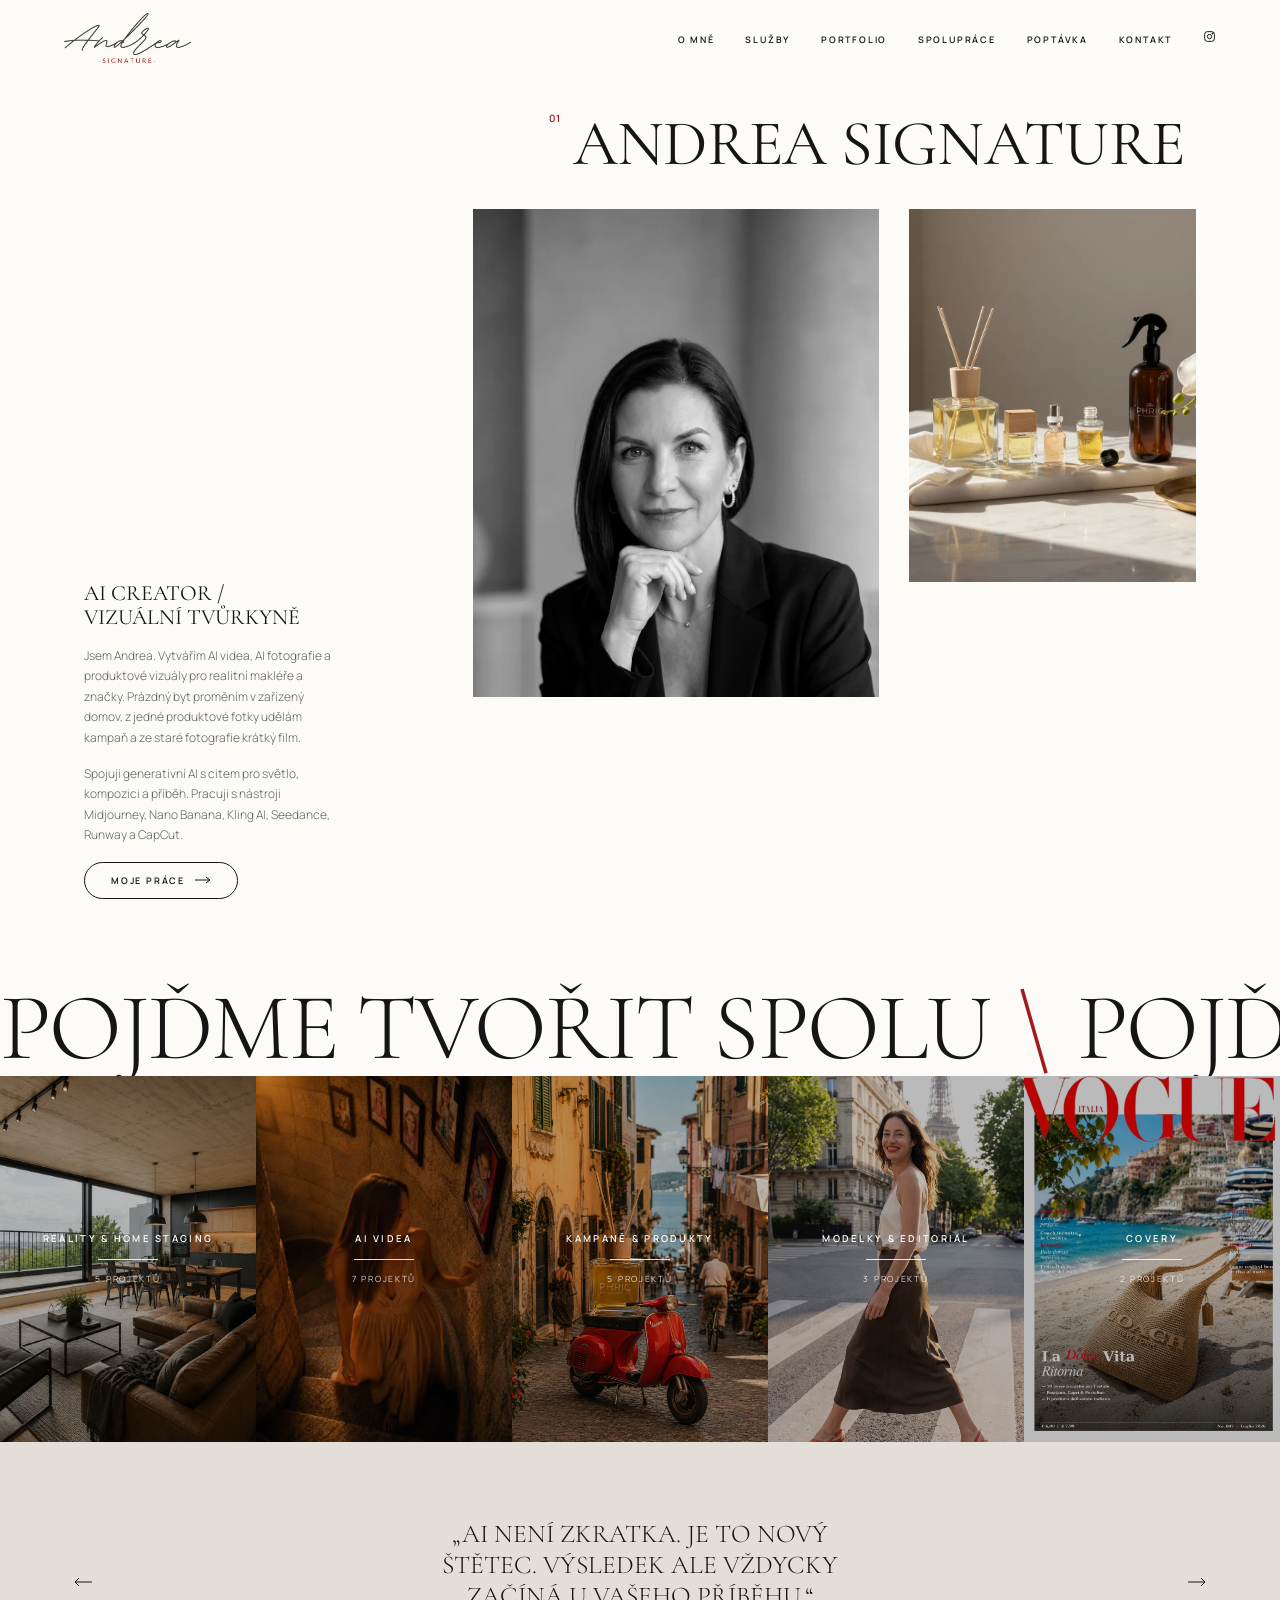
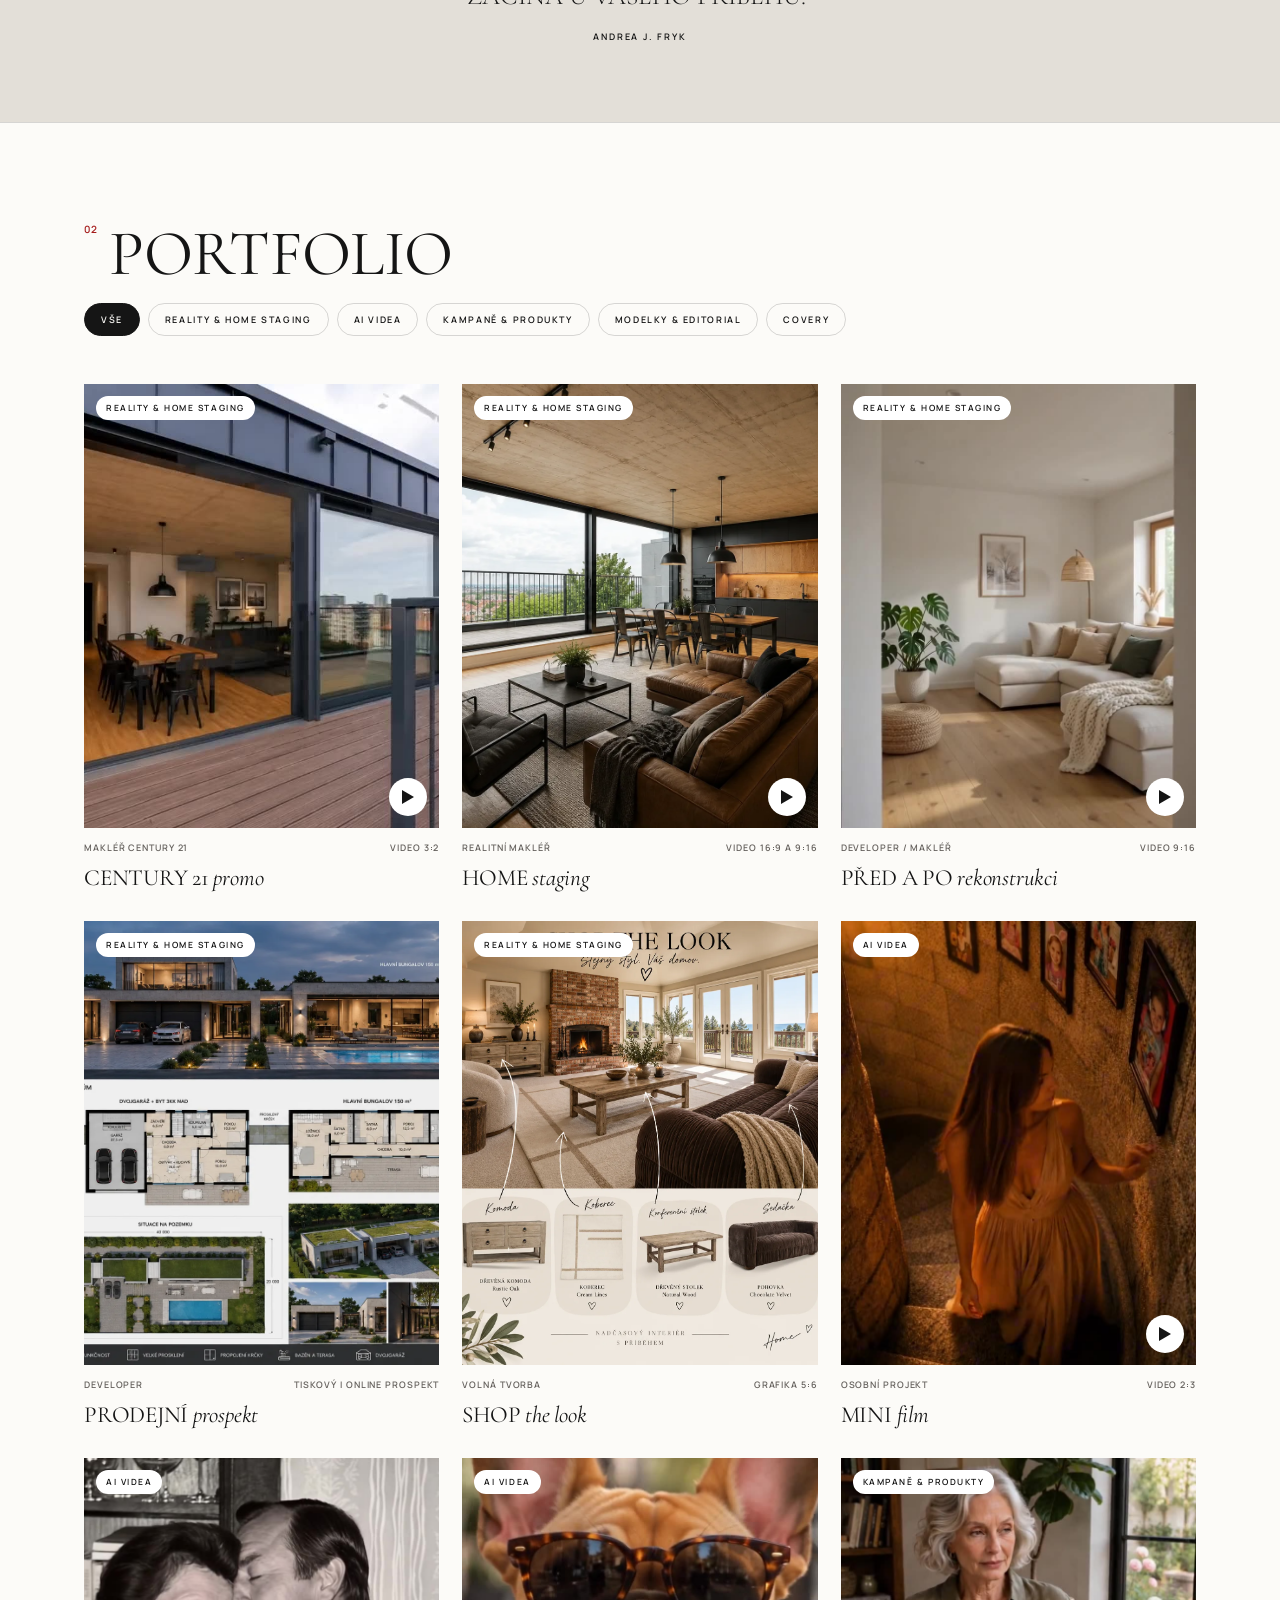
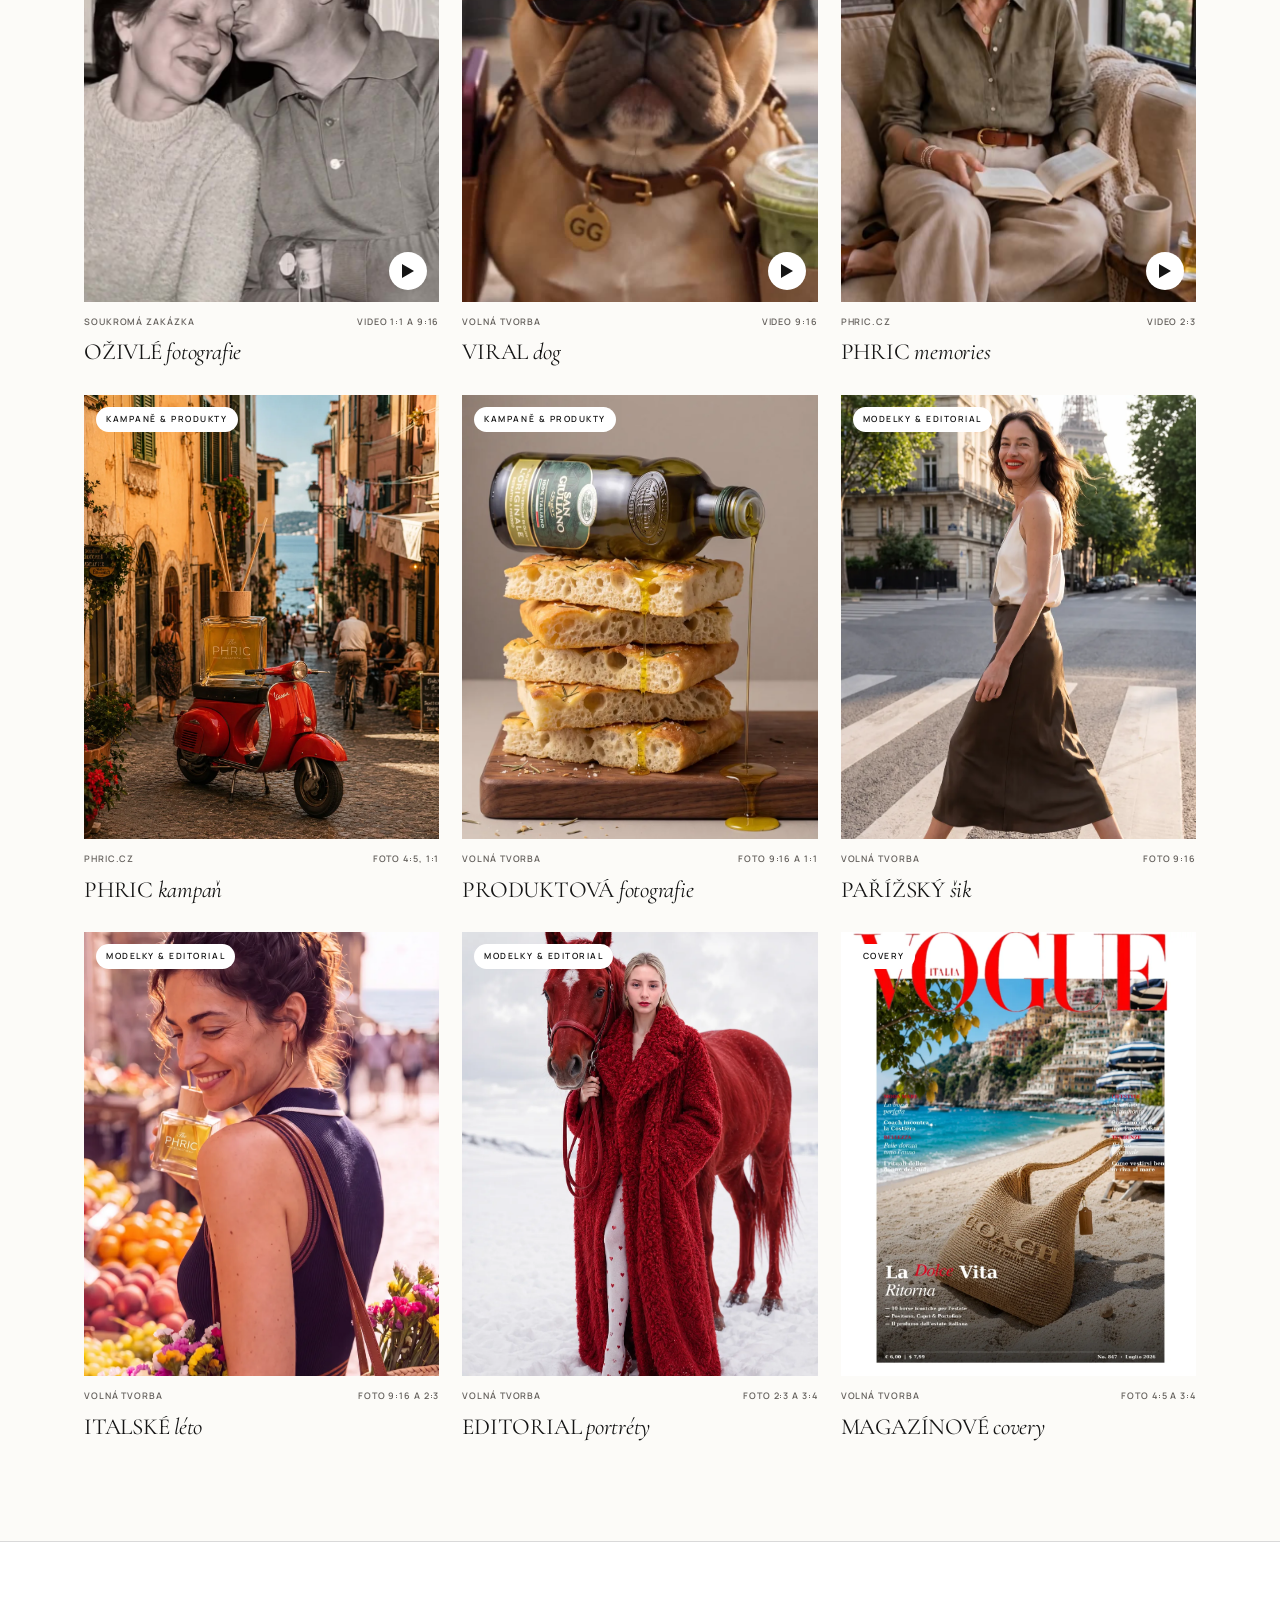
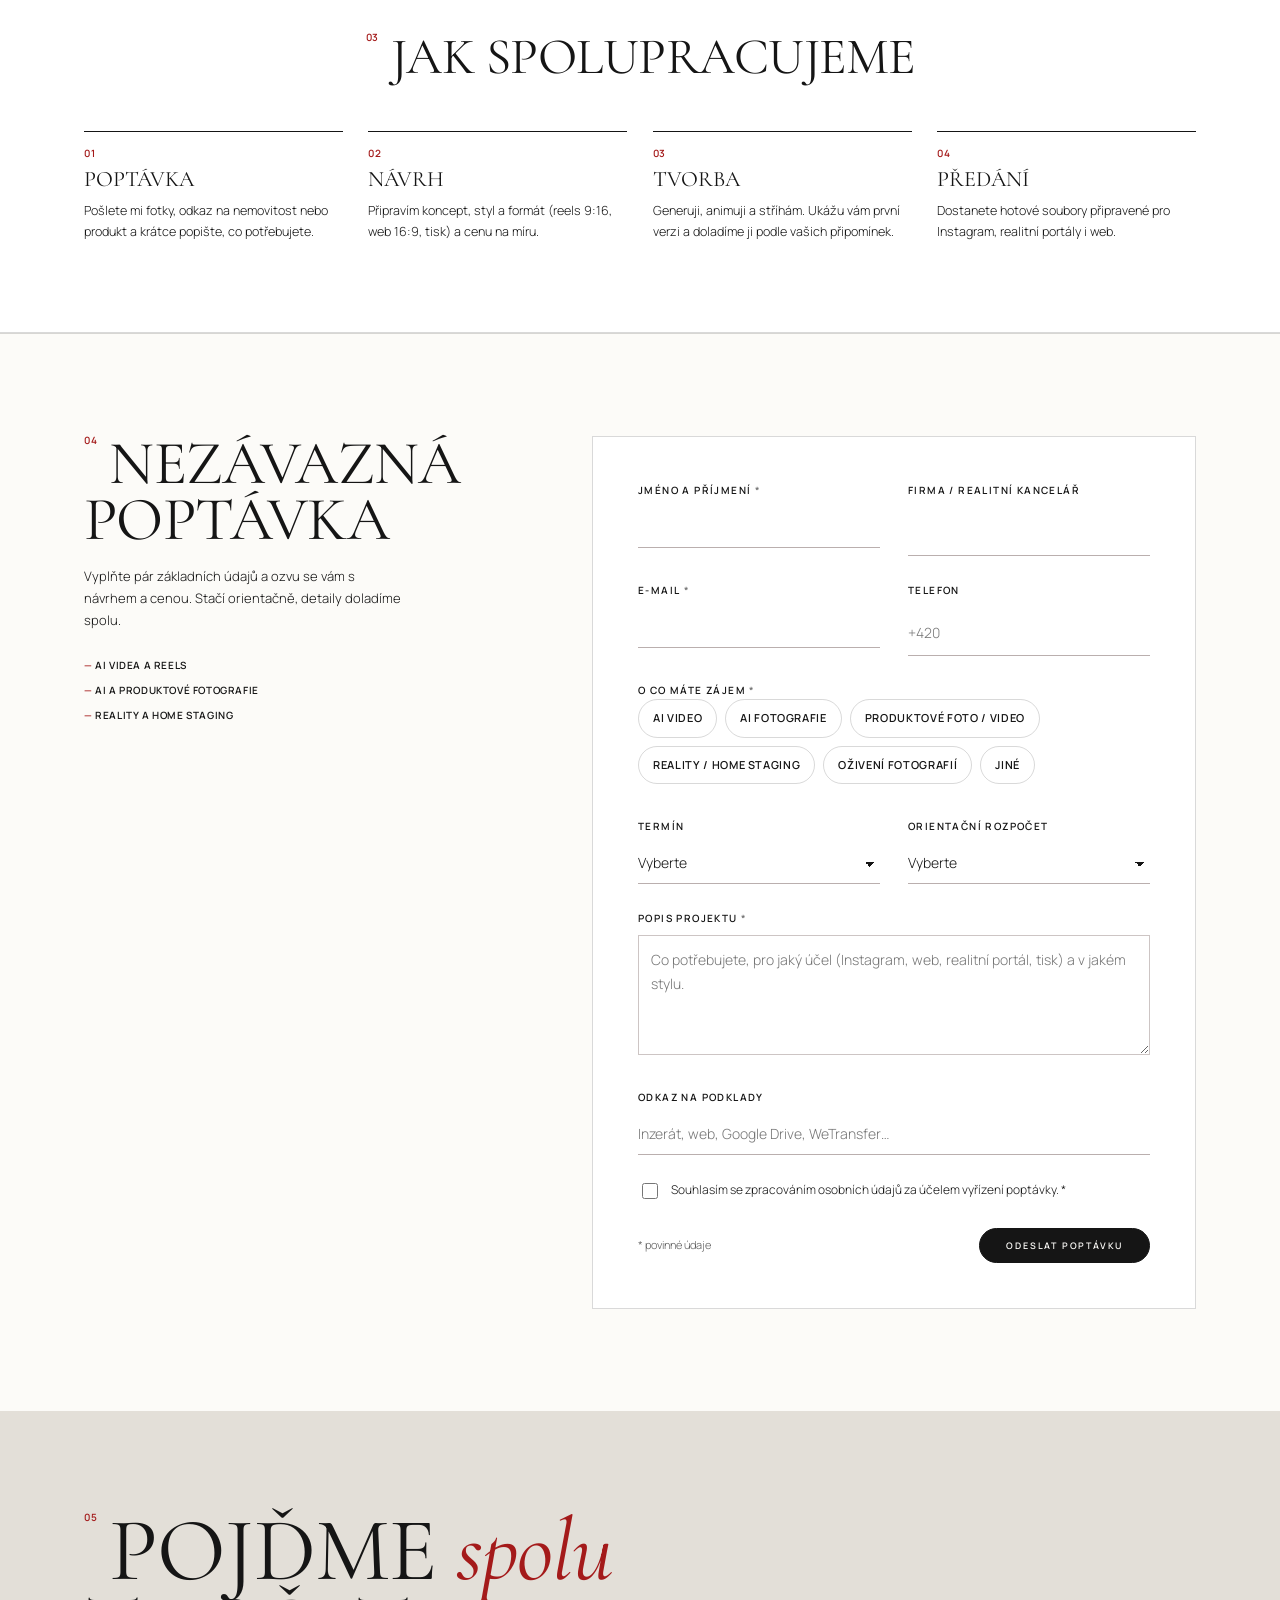
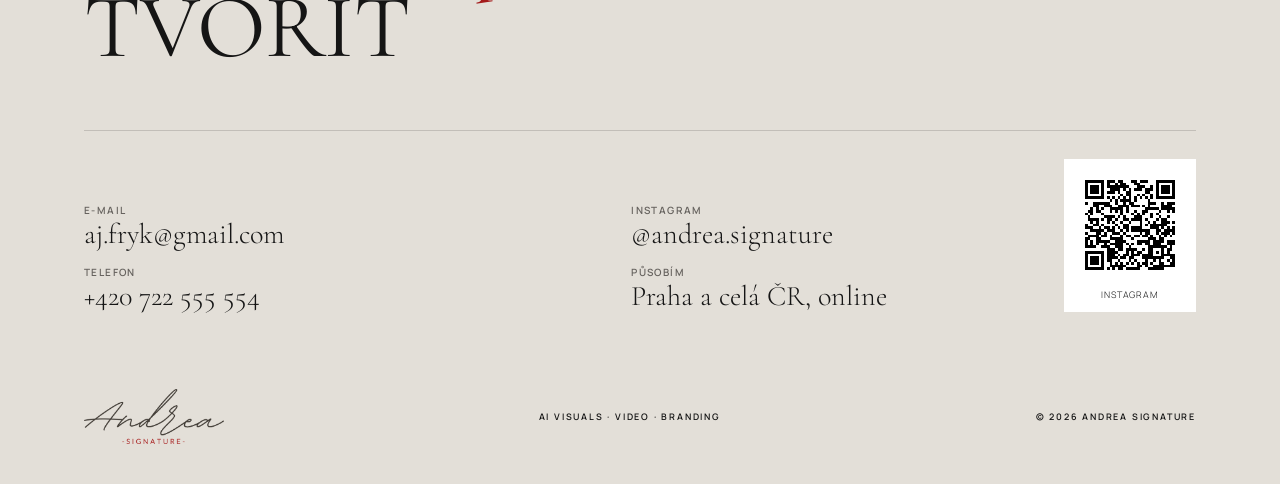
==== commit 3ef1bde0: "Odstraněna sekce Vybrané projekty Co-Authored-By: Claude Opus 5.5 <noreply@anthropic.com> Claude-Ses" ====
--- a/index.html
+++ b/index.html
@@ -402,27 +402,10 @@
     <button type="button" id="q-next" aria-label="Další"><svg width="18" height="10" viewBox="0 0 18 10" fill="none" stroke="currentColor"><path d="M0 5h17M13 1l4 4-4 4"/></svg></button>
   </section>
 
-  <section class="wrap featured" aria-label="Vybrané projekty">
-    <div class="feat-head">
-      <h2><span class="num">02</span>Vybrané<br>projekty</h2>
-      <a class="btn" href="#portfolio" data-home>Celé portfolio</a>
-    </div>
-    <a class="feat-tall" href="#emily"><img src="assets/emily.jpg" alt="Mini film" loading="lazy"></a>
-    <div class="feat-side">
-      <img src="assets/c21.jpg" alt="Century 21 promo" loading="lazy">
-      <small>Nejnovější projekty z portfolia</small>
-      <ol>
-        <li><a href="#century-21"><b>01.</b><span>Century 21 promo</span><i>→</i></a></li>
-        <li><a href="#emily"><b>02.</b><span>Mini film</span><i>→</i></a></li>
-        <li><a href="#phric-memories"><b>03.</b><span>Phric memories</span><i>→</i></a></li>
-      </ol>
-    </div>
-  </section>
-
   <section class="work" id="portfolio">
     <div class="wrap">
       <div class="work-head">
-        <div><h2><span class="num">03</span>Portfolio</h2></div>
+        <div><h2><span class="num">02</span>Portfolio</h2></div>
         <div class="filters" id="filters" role="group" aria-label="Filtr kategorií"></div>
       </div>
       <div class="grid" id="grid"></div>
@@ -431,7 +414,7 @@
 
   <section class="process" id="spoluprace">
     <div class="wrap">
-      <h2><span class="num">04</span>Jak spolupracujeme</h2>
+      <h2><span class="num">03</span>Jak spolupracujeme</h2>
       <ol class="steps">
         <li><b>Poptávka</b><span>Pošlete mi fotky, odkaz na nemovitost nebo produkt a krátce popište, co potřebujete.</span></li>
         <li><b>Návrh</b><span>Připravím koncept, styl a formát (reels 9:16, web 16:9, tisk) a cenu na míru.</span></li>
@@ -449,7 +432,7 @@
 <section class="inquiry" id="poptavka">
   <div class="wrap inq-grid">
     <div class="inq-intro">
-      <h2><span class="num">05</span>Nezávazná<br>poptávka</h2>
+      <h2><span class="num">04</span>Nezávazná<br>poptávka</h2>
       <p>Vyplňte pár základních údajů a ozvu se vám s návrhem a cenou. Stačí orientačně, detaily doladíme spolu.</p>
       <ul><li>AI videa a reels</li><li>AI a produktové fotografie</li><li>Reality a home staging</li></ul>
     </div>
@@ -484,7 +467,7 @@
 <!-- ================= CONTACT (shared) ================= -->
 <section class="contact" id="kontakt">
   <div class="wrap">
-    <h2><span class="num">06</span>Pojďme <em>spolu</em><br>tvořit</h2>
+    <h2><span class="num">05</span>Pojďme <em>spolu</em><br>tvořit</h2>
     <div class="contact-grid">
       <dl>
         <div><dt>E-mail</dt><dd><a href="mailto:aj.fryk@gmail.com">aj.fryk@gmail.com</a></dd></div>
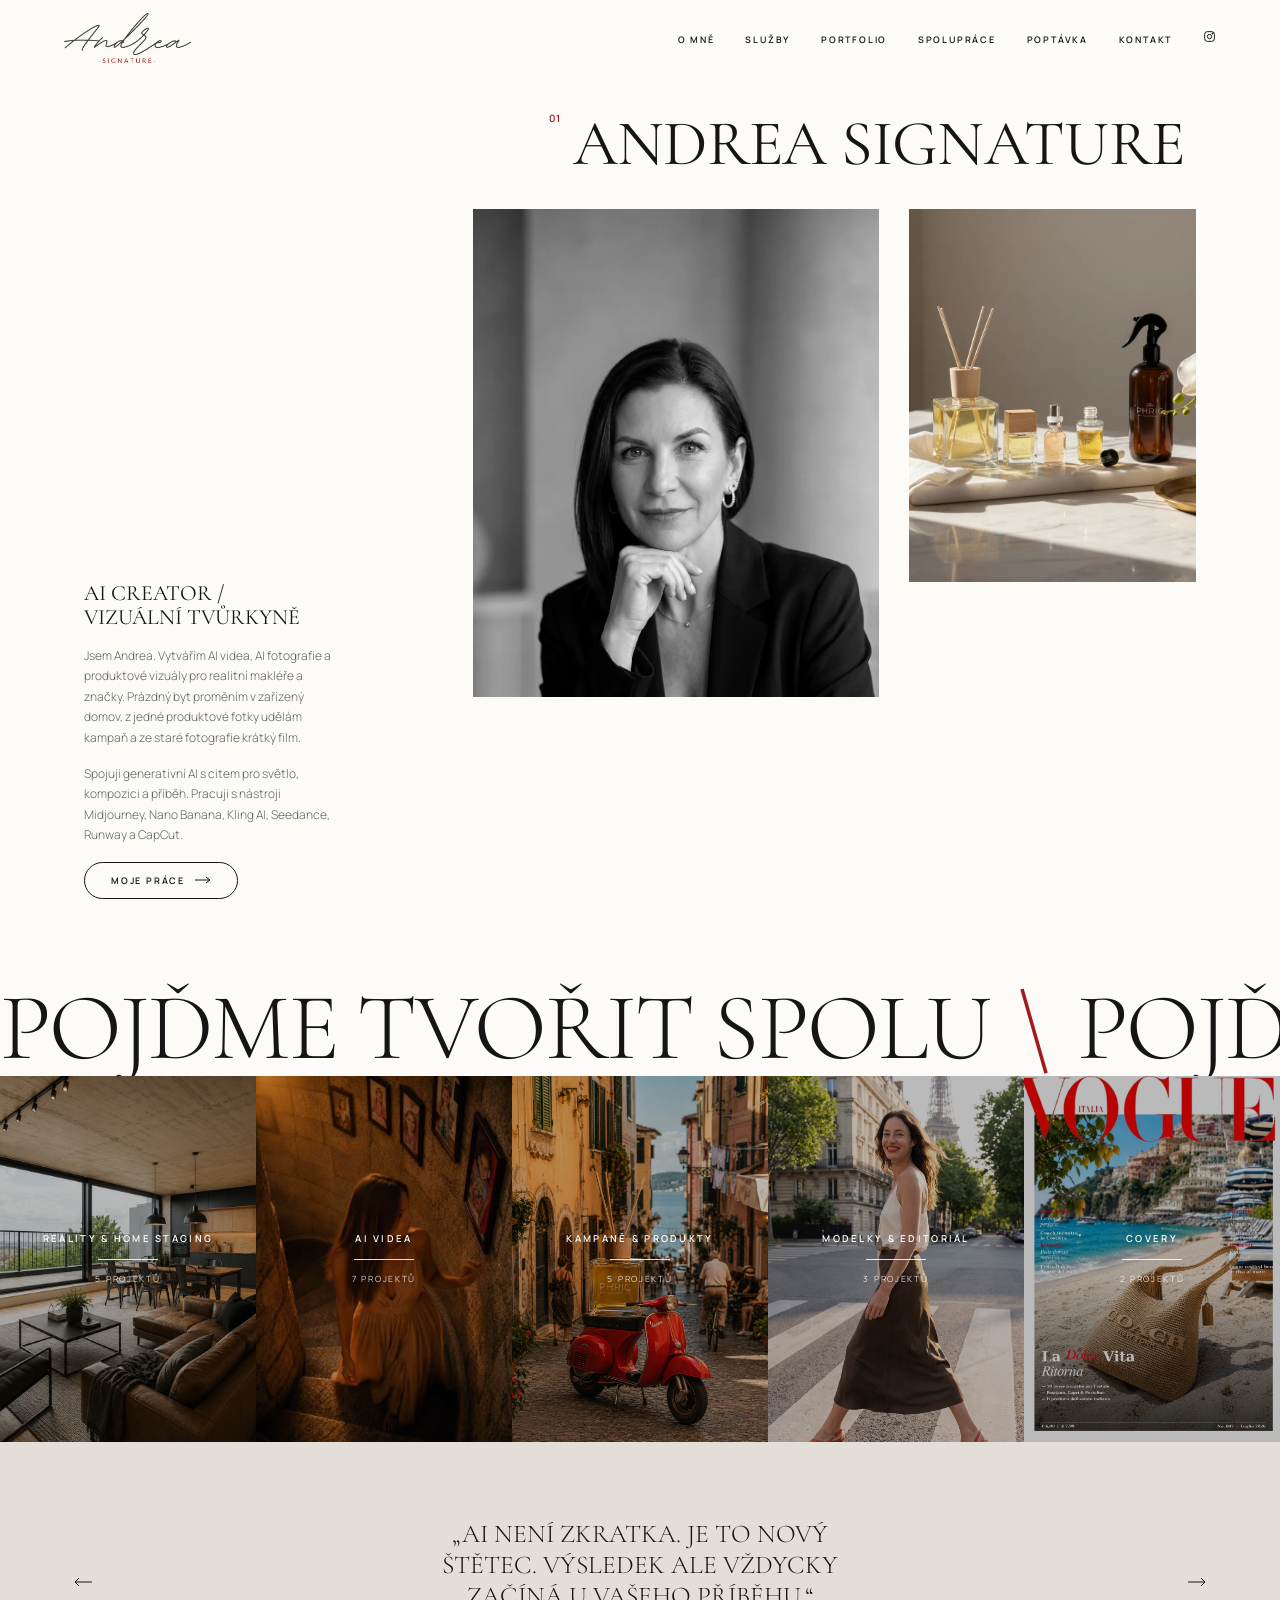
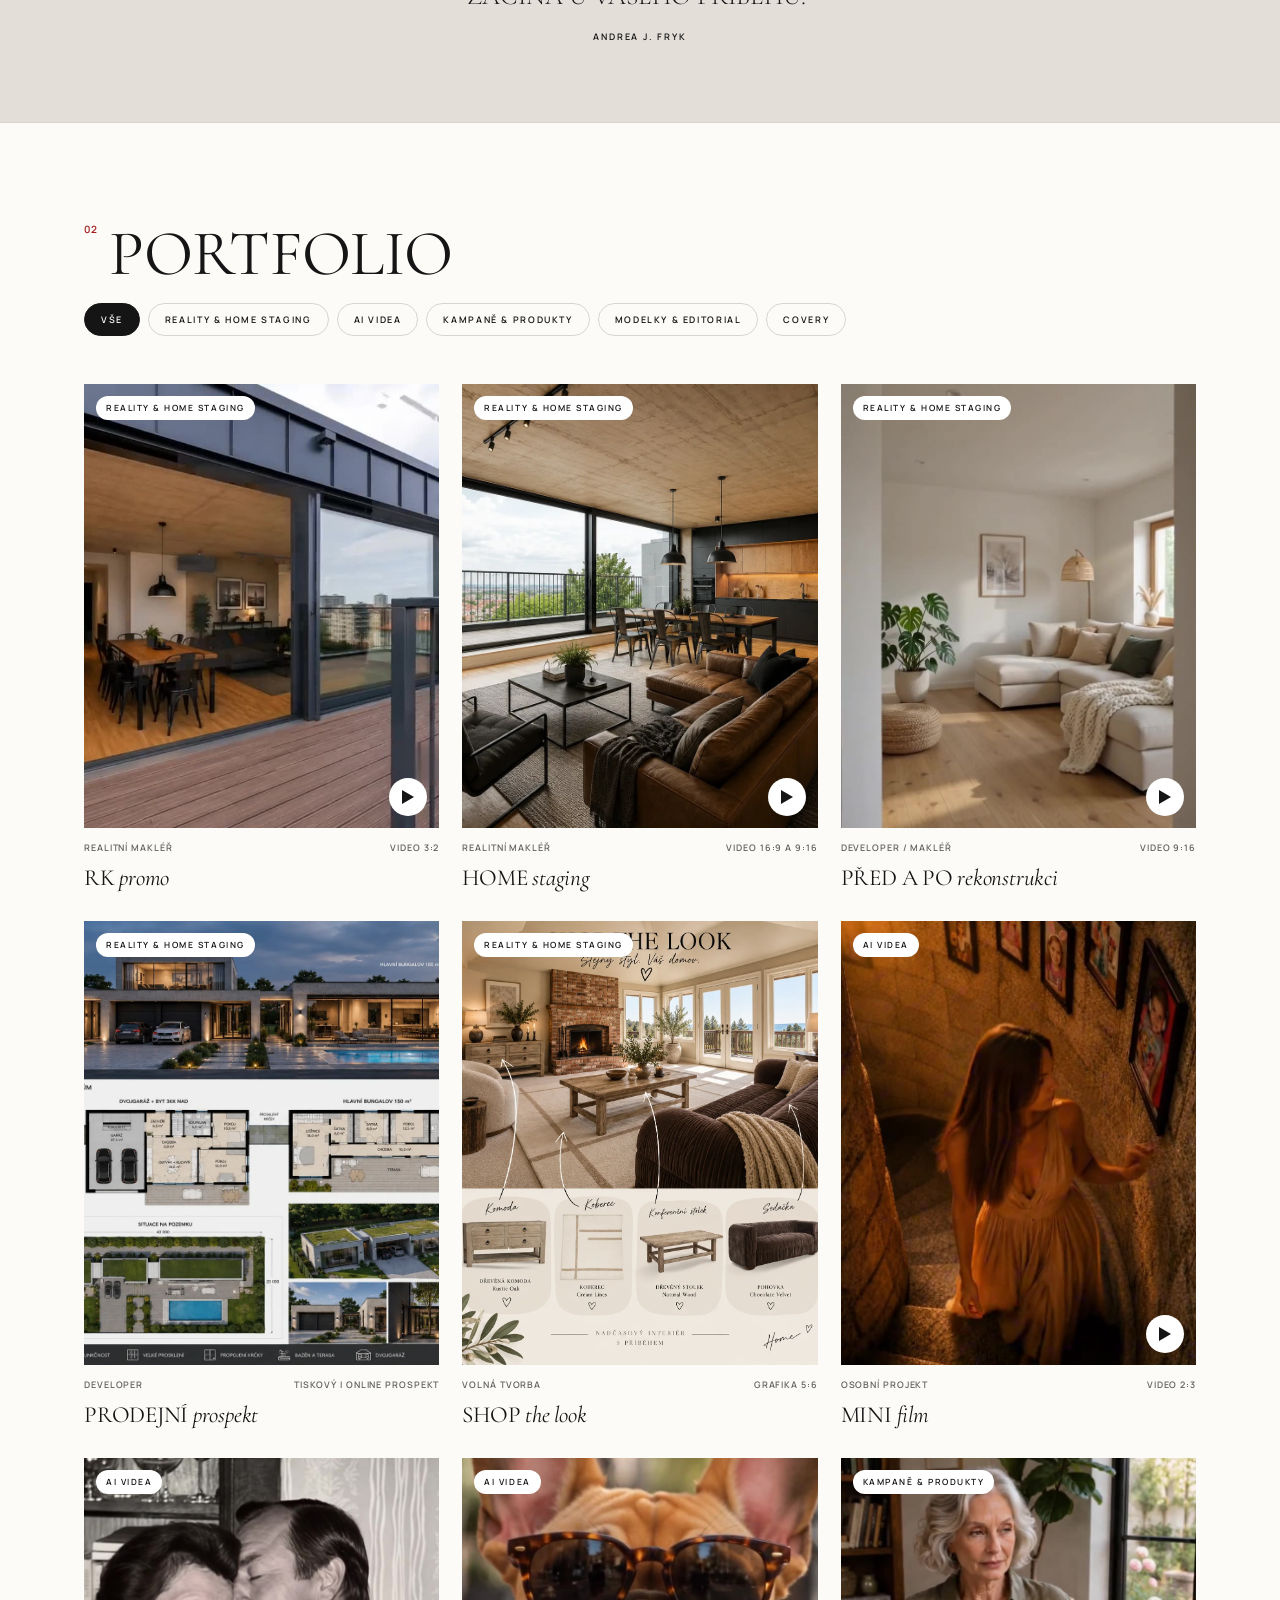
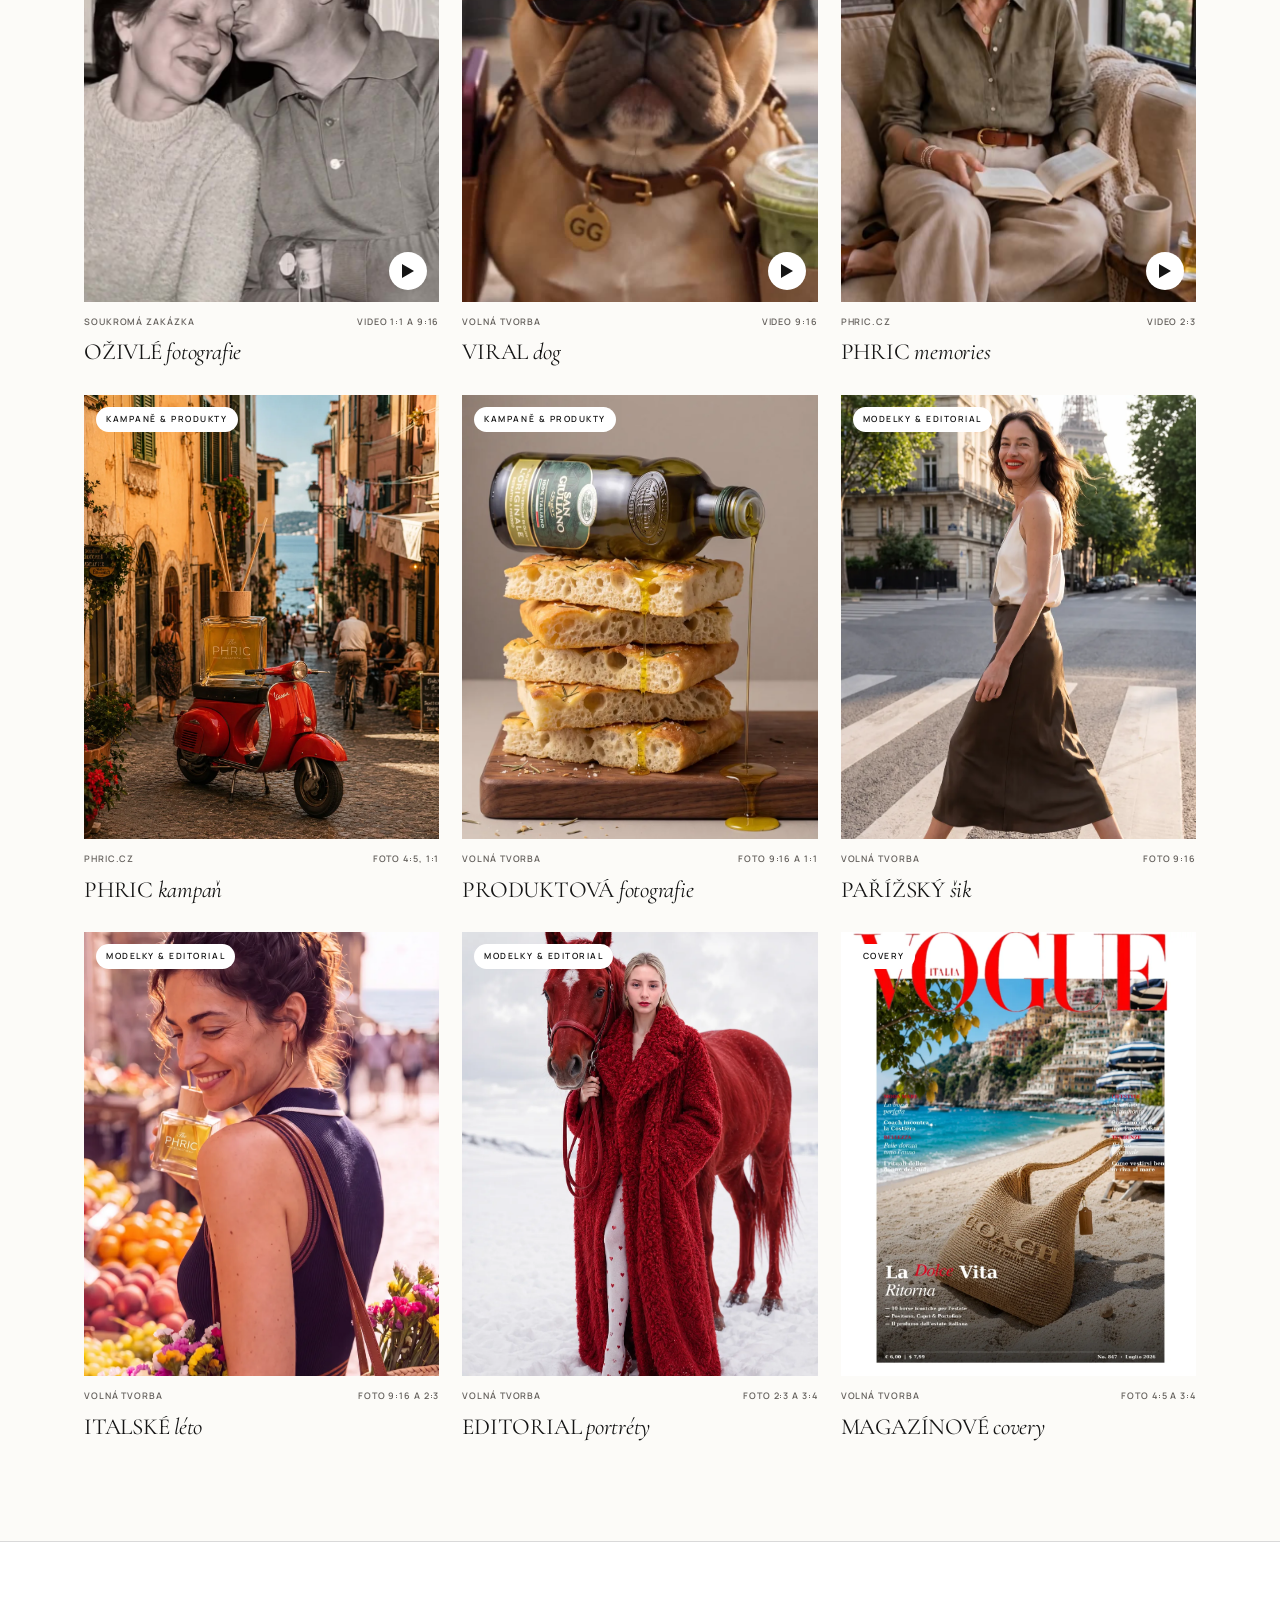
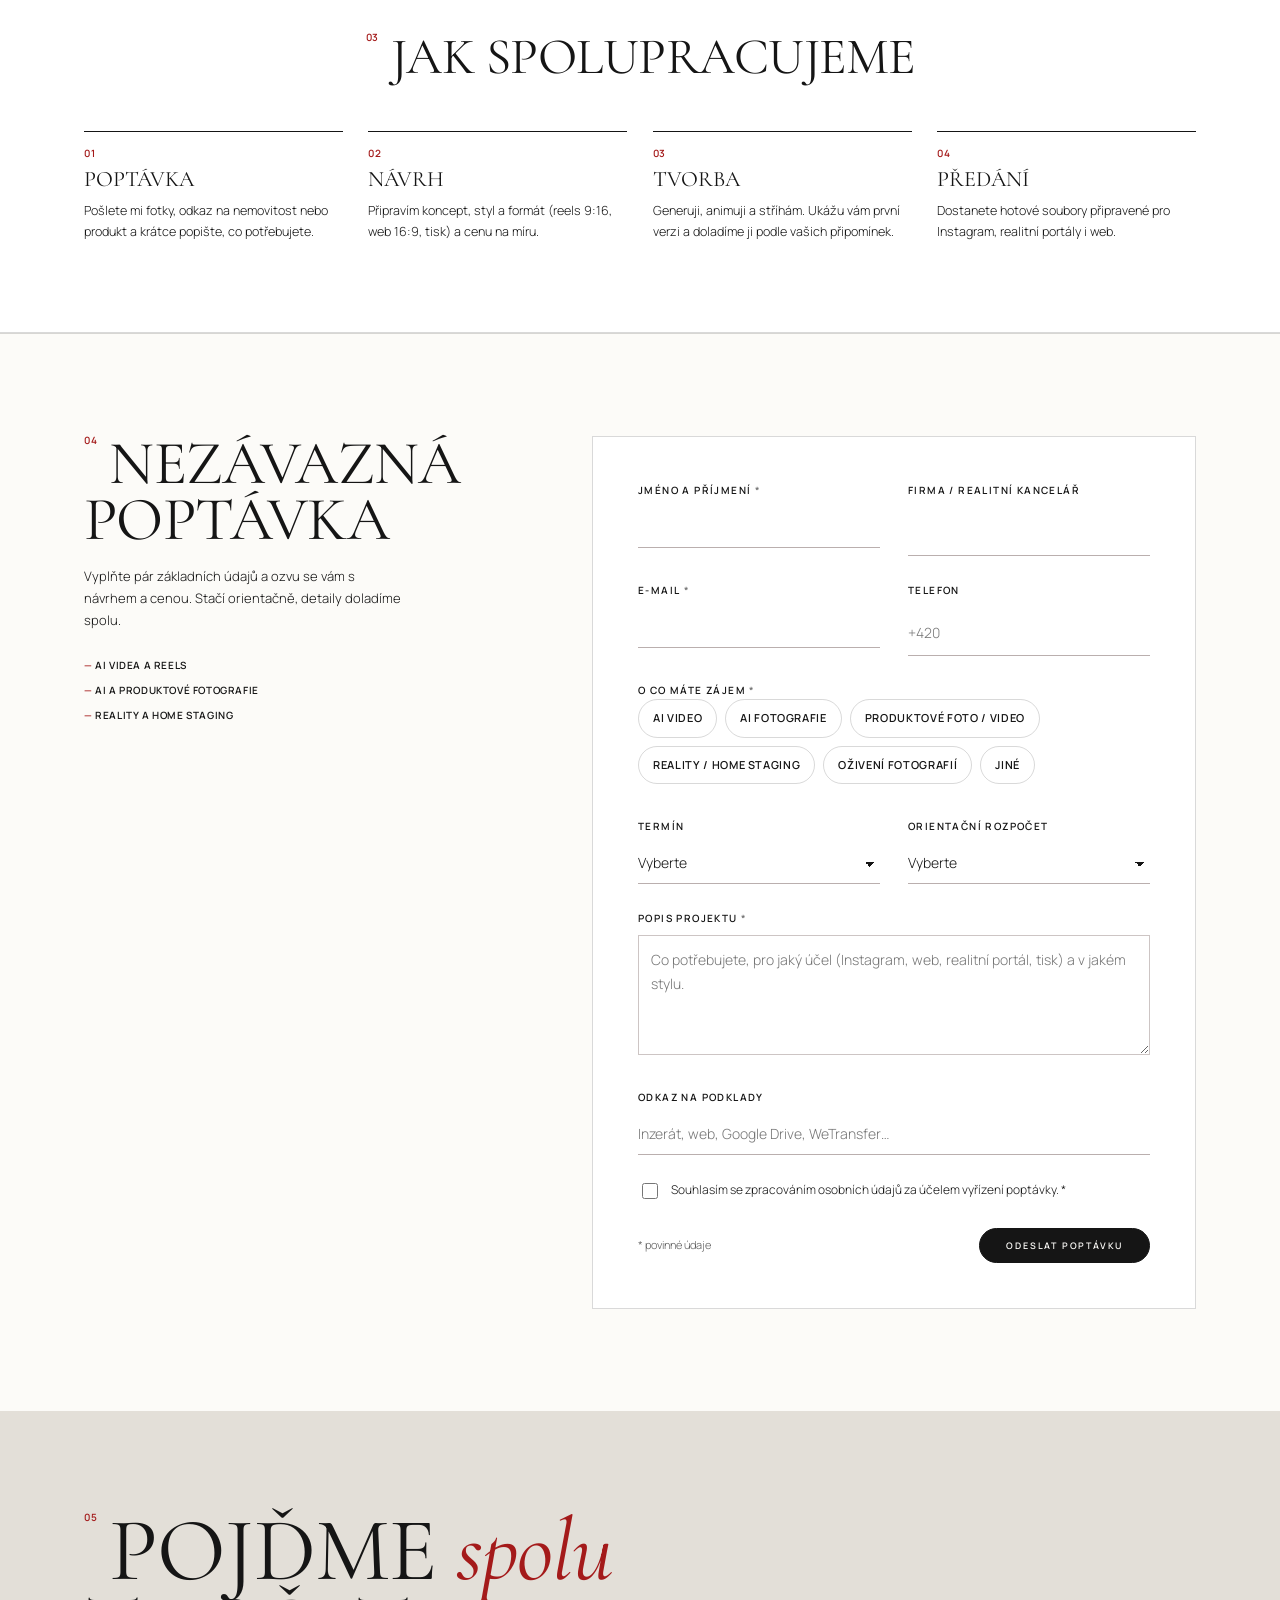
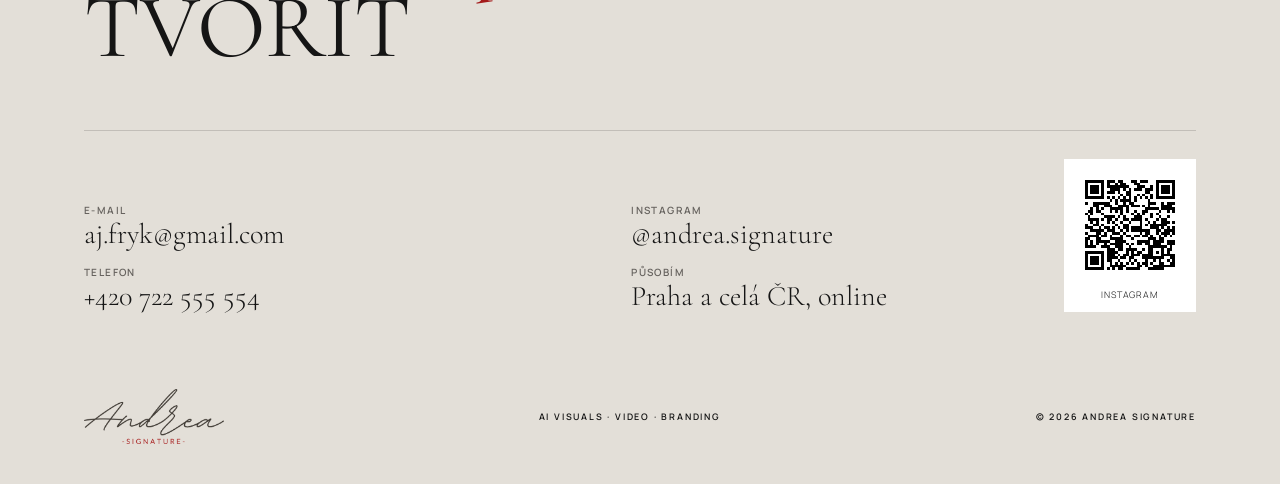
==== commit 1d85abbe: "RK promo: přejmenování, bez názvu a loga kanceláře ve videu Co-Authored-By: Claude Opus 5.5 <noreply" ====
--- a/index.html
+++ b/index.html
@@ -499,8 +499,8 @@
 
 /* media: {t:'v'|'i', src, ar, cap, w} */
 const P = [
- {id:"century-21", title:"Century 21", em:"promo", script:"Nemovitost, kterou si zapamatujete",
-  cats:["reality","ai-video"], client:"Makléř Century 21", format:"Video 3:2 · 62 s", tools:"Kling AI · Nano Banana · CapCut",
+ {id:"rk-promo", title:"RK", em:"promo", script:"Nemovitost, kterou si zapamatujete",
+  cats:["reality","ai-video"], client:"Realitní makléř", format:"Video 3:2 · 58 s", tools:"Kling AI · Nano Banana · CapCut",
   cover:"c21", main:{t:"v",src:"c21",ar:"3/2"}, wide:true,
   brief:"Prodejní video bytu s terasou pro realitní portály a sociální sítě. Prostor měl působit prémiově, světle a vzdušně, a zároveň ukázat lokalitu.",
   solution:"Z podkladových fotek jsem vytvořila plynulé kamerové průjezdy interiérem, letecký záběr na lokalitu a dotvořila atmosféru světla. Video doplňuje hudba a branding kanceláře.",
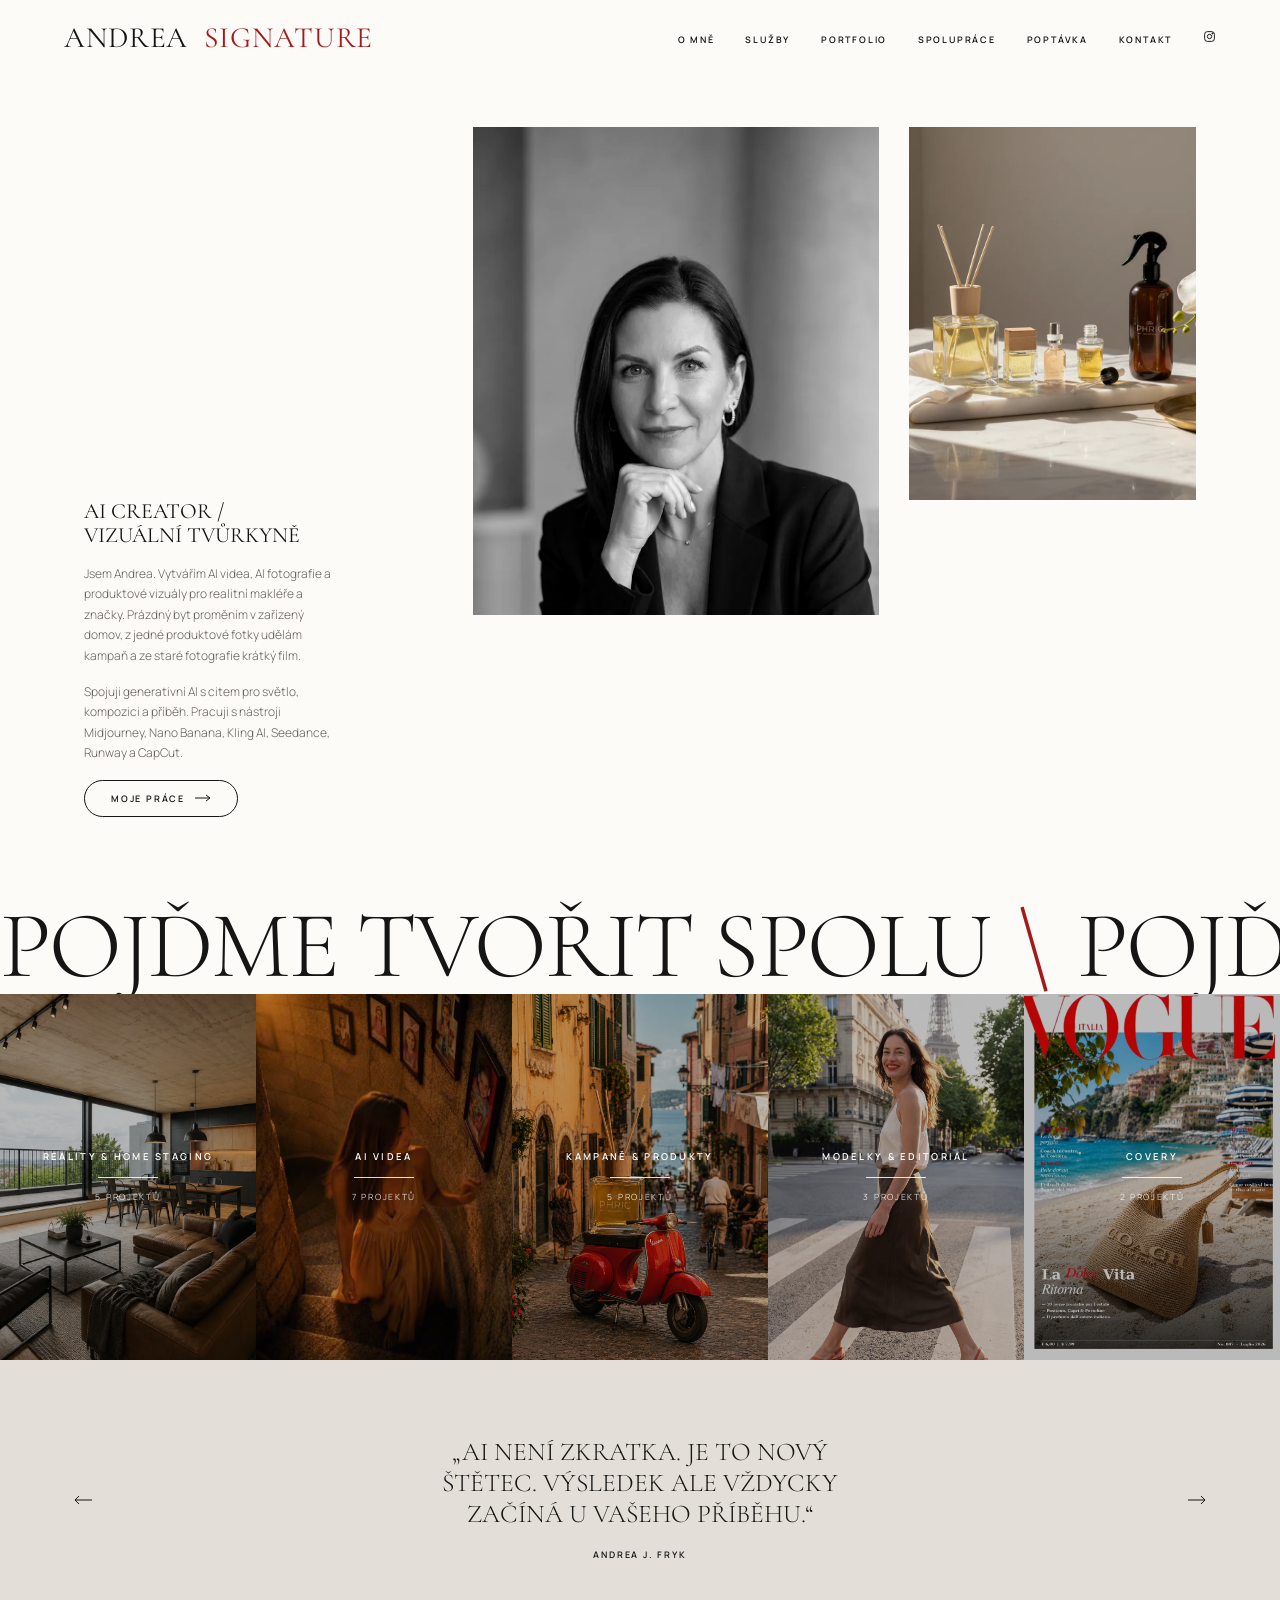
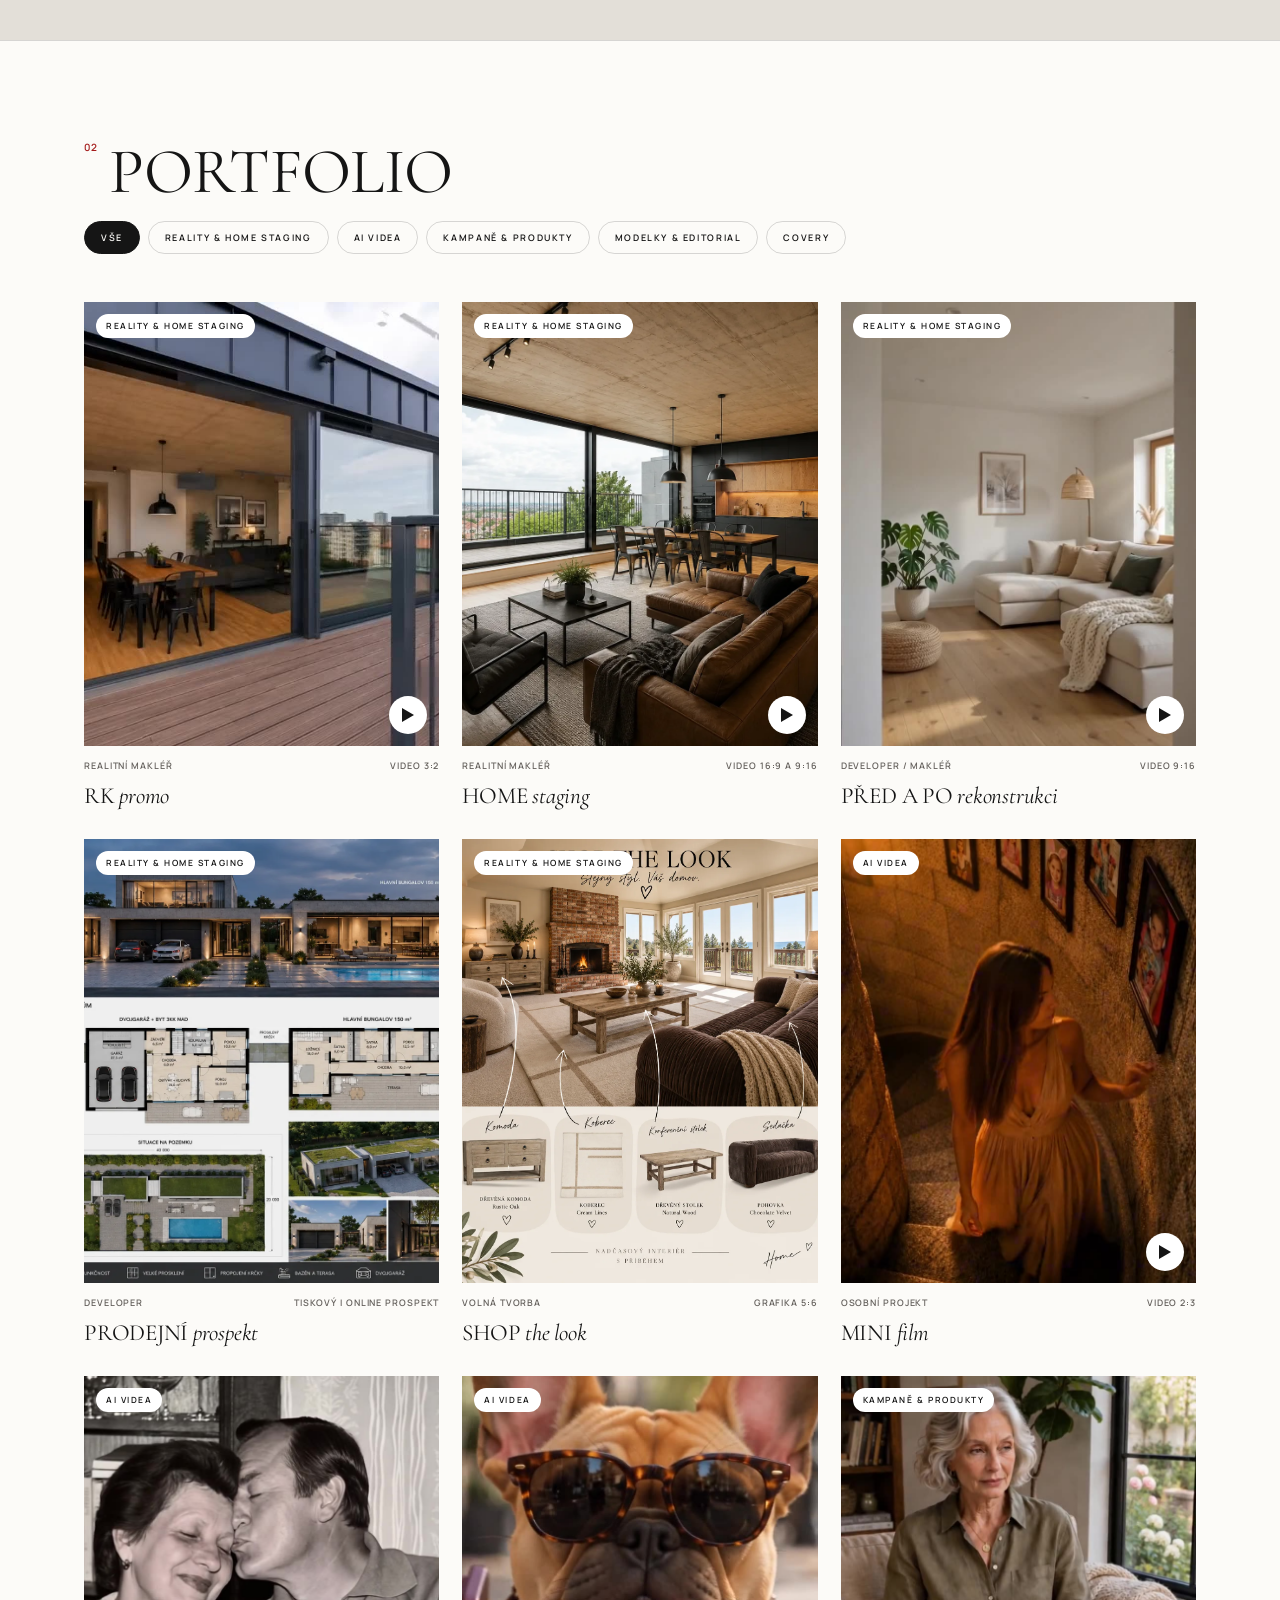
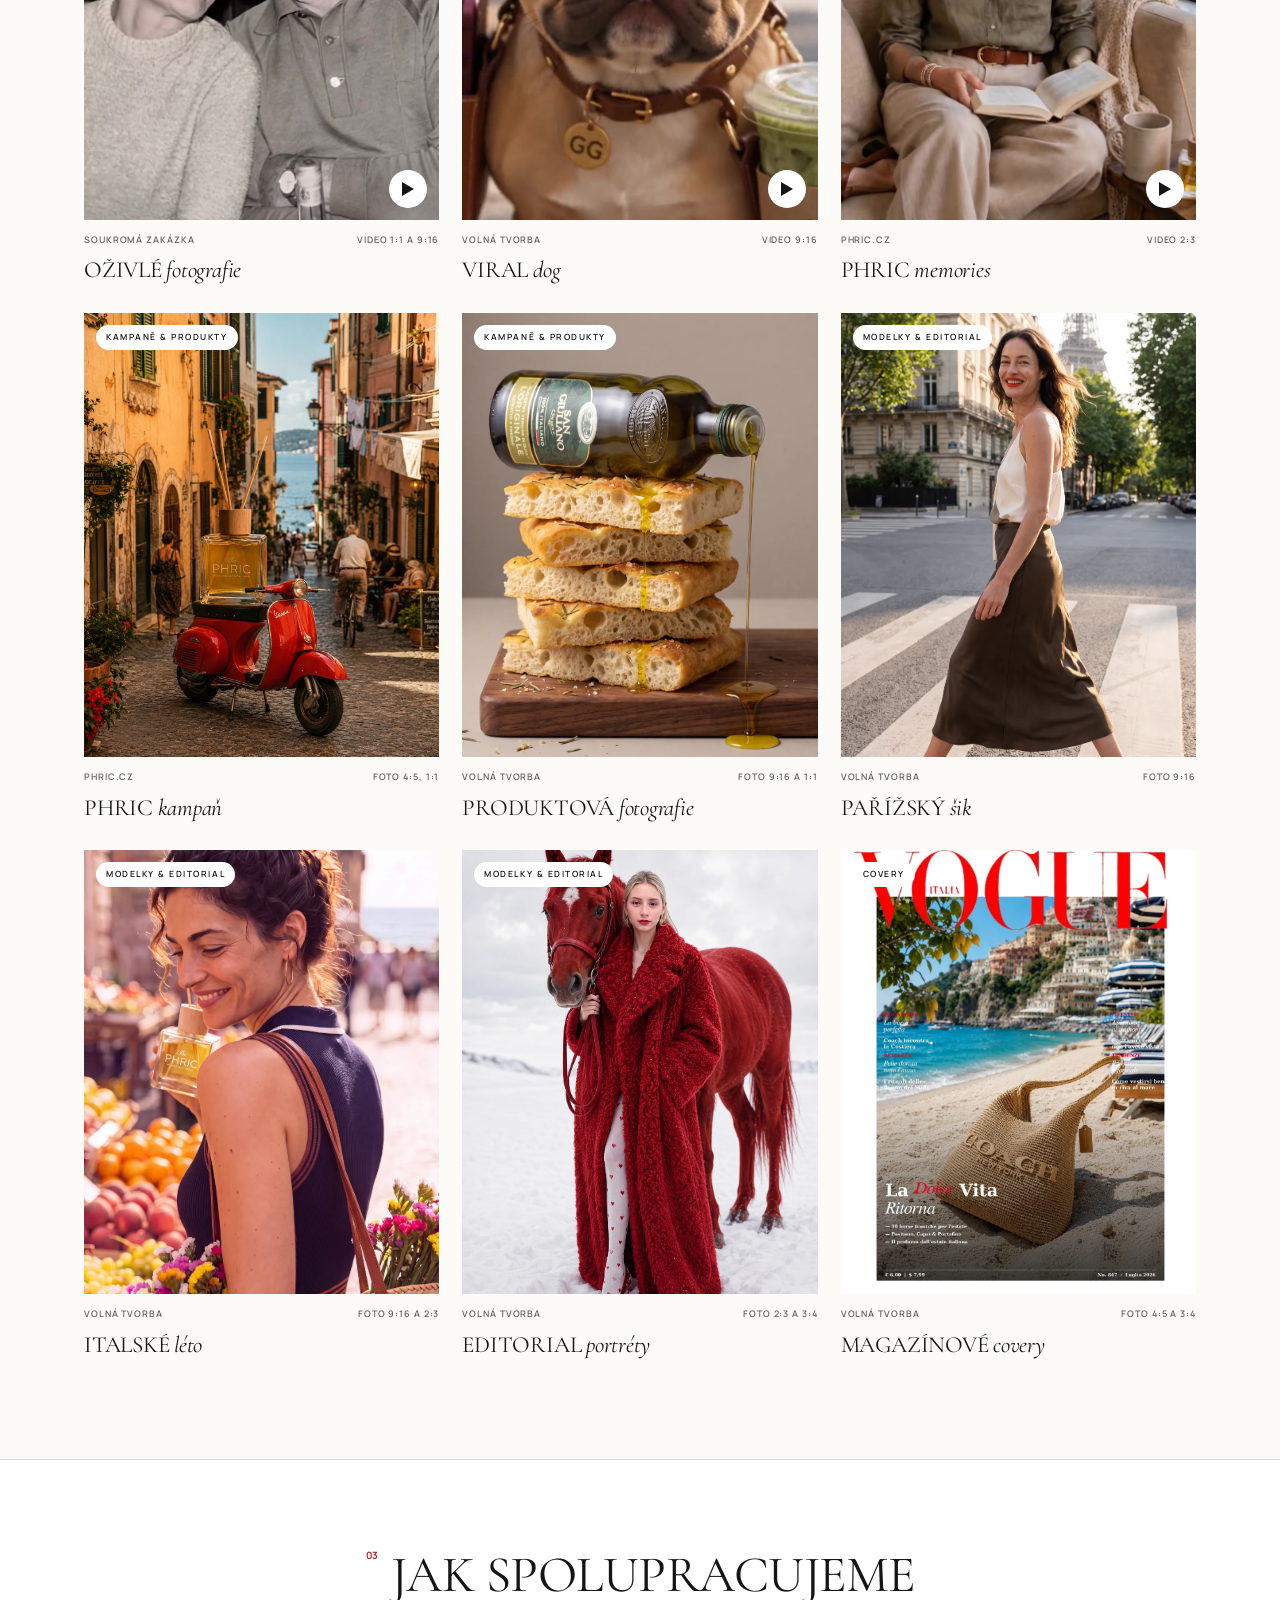
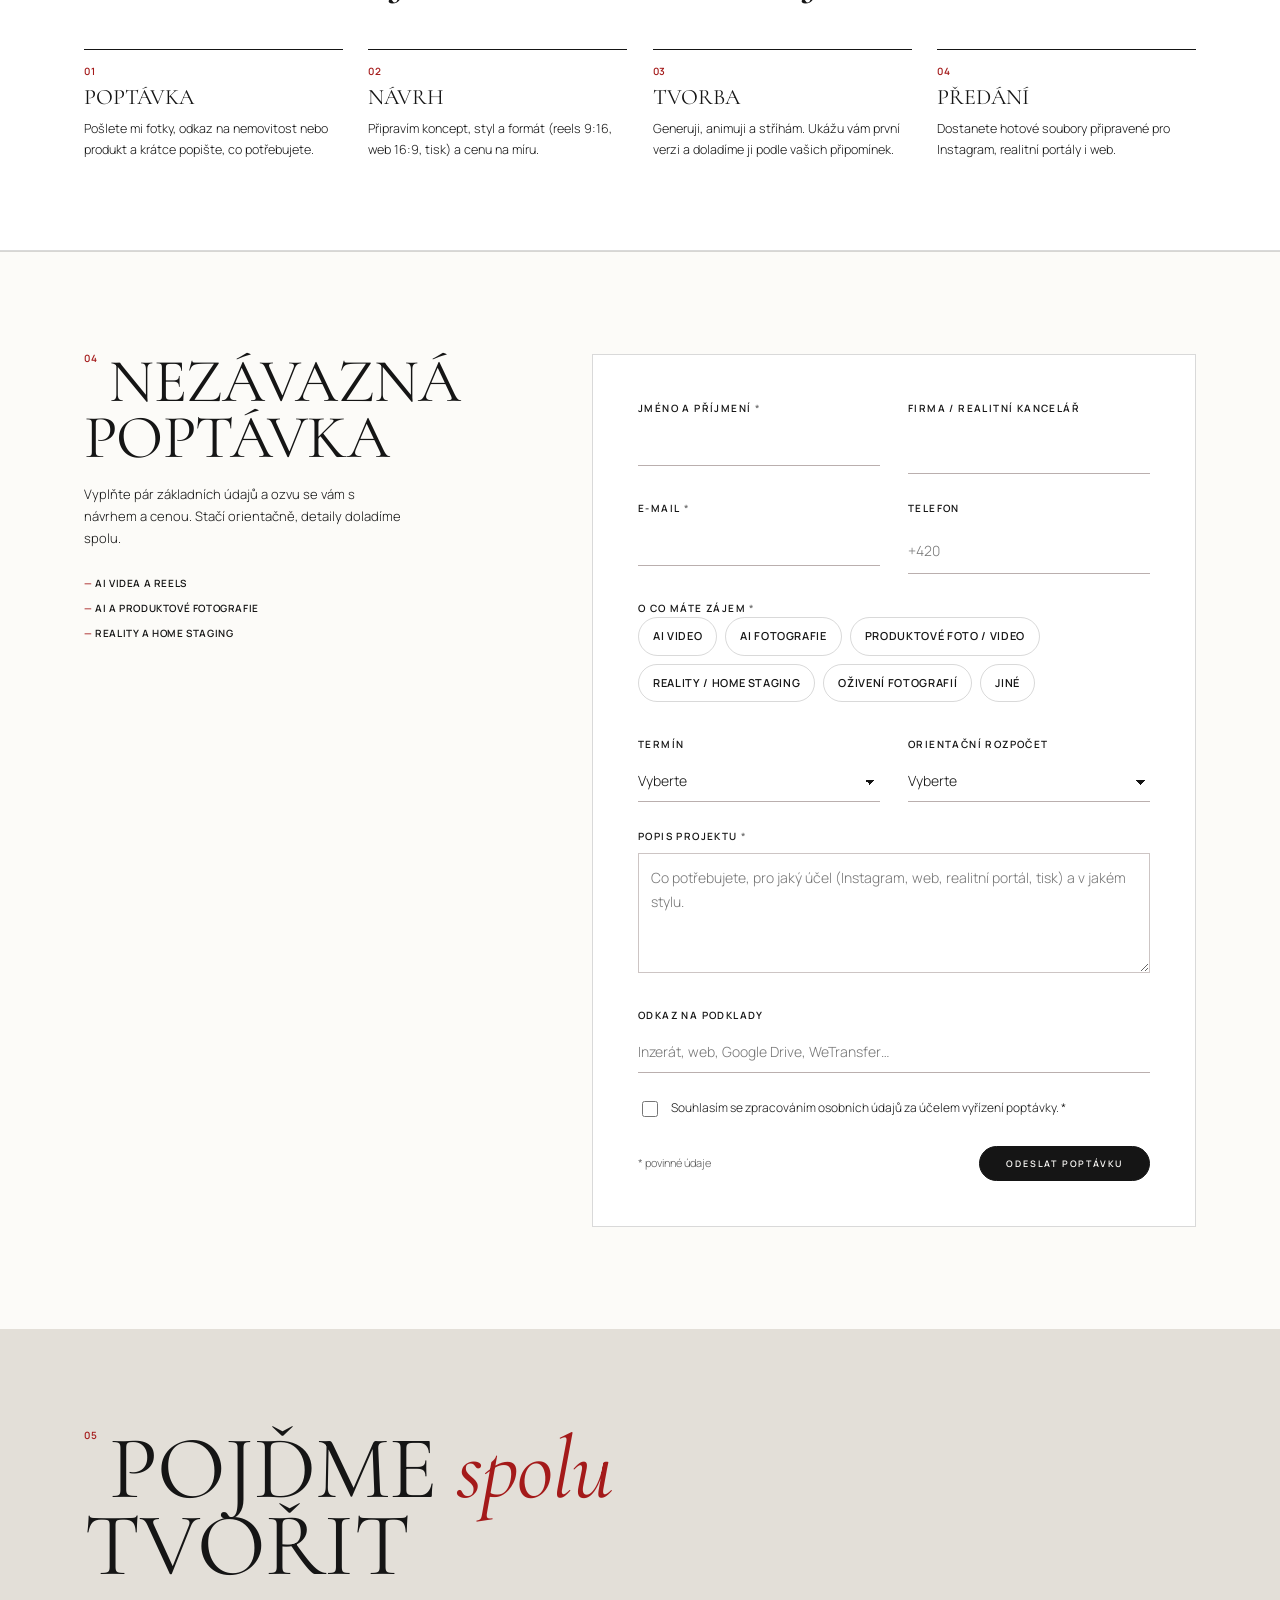
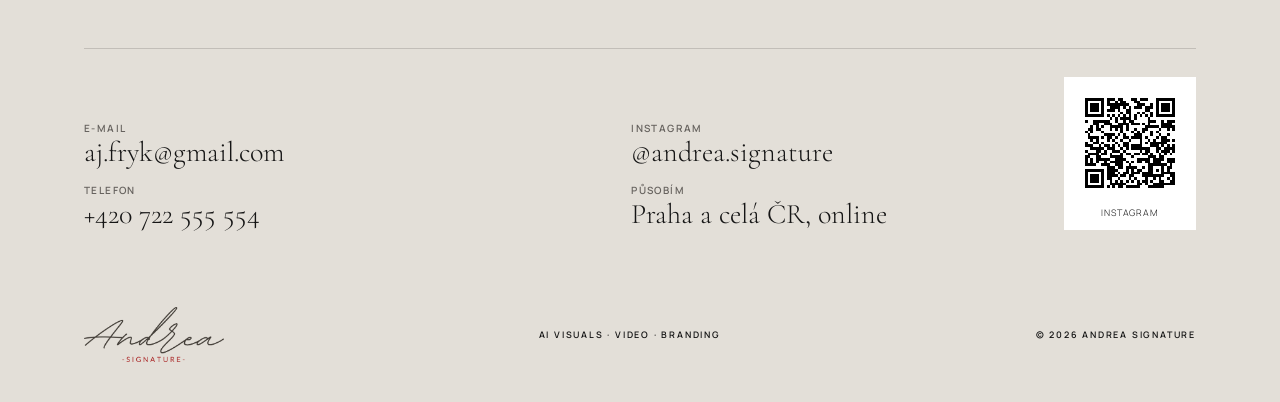
==== commit bff7aafc: "Nápis ANDREA SIGNATURE v menu místo loga Co-Authored-By: Claude Opus 5.5 <noreply@anthropic.com> Cla" ====
--- a/index.html
+++ b/index.html
@@ -355,12 +355,18 @@
   .band button{display:none}
   .brand img{height:42px}
 }
+
+.wm{display:inline-block;font-family:var(--f-display);font-weight:400;font-size:clamp(22px,2.3vw,34px);letter-spacing:.03em;text-transform:uppercase;color:var(--ink);line-height:1;white-space:nowrap}
+.wm span{color:var(--red);margin-left:.28em}
+.meet{padding-top:clamp(28px,4vw,56px)}
+.sr-only{position:absolute!important;width:1px;height:1px;overflow:hidden;clip:rect(0 0 0 0);white-space:nowrap}
+@media (max-width:520px){.wm{font-size:20px}}
 </style>
 </head><body>
 
 <header class="nav" id="nav">
   <div class="wrap">
-    <a class="brand" href="#top" data-home aria-label="Andrea Signature, úvod"><img src="assets/logo.png" alt="Andrea Signature" width="900" height="353"></a>
+    <a class="brand wm" href="#top" data-home aria-label="Andrea Signature, úvod">Andrea <span>Signature</span></a>
     <ul class="menu" id="menu">
       <li><a href="#o-mne" data-home>O mně</a></li>
       <li><a href="#sluzby" data-home>Služby</a></li>
@@ -378,7 +384,7 @@
 <!-- ================= HOME ================= -->
 <div id="home" class="view">
   <section class="wrap meet" id="top">
-    <h1><span class="num">01</span>Andrea Signature</h1>
+    <h1 class="sr-only">Andrea Signature</h1>
     <img class="tall" src="assets/me-1.webp" alt="Andrea, AI creator" width="893" height="1600">
     <img class="small" src="assets/phric-italie.webp" alt="Produktová fotografie Phric" width="1024" height="1024">
     <div class="meet-text" id="o-mne">
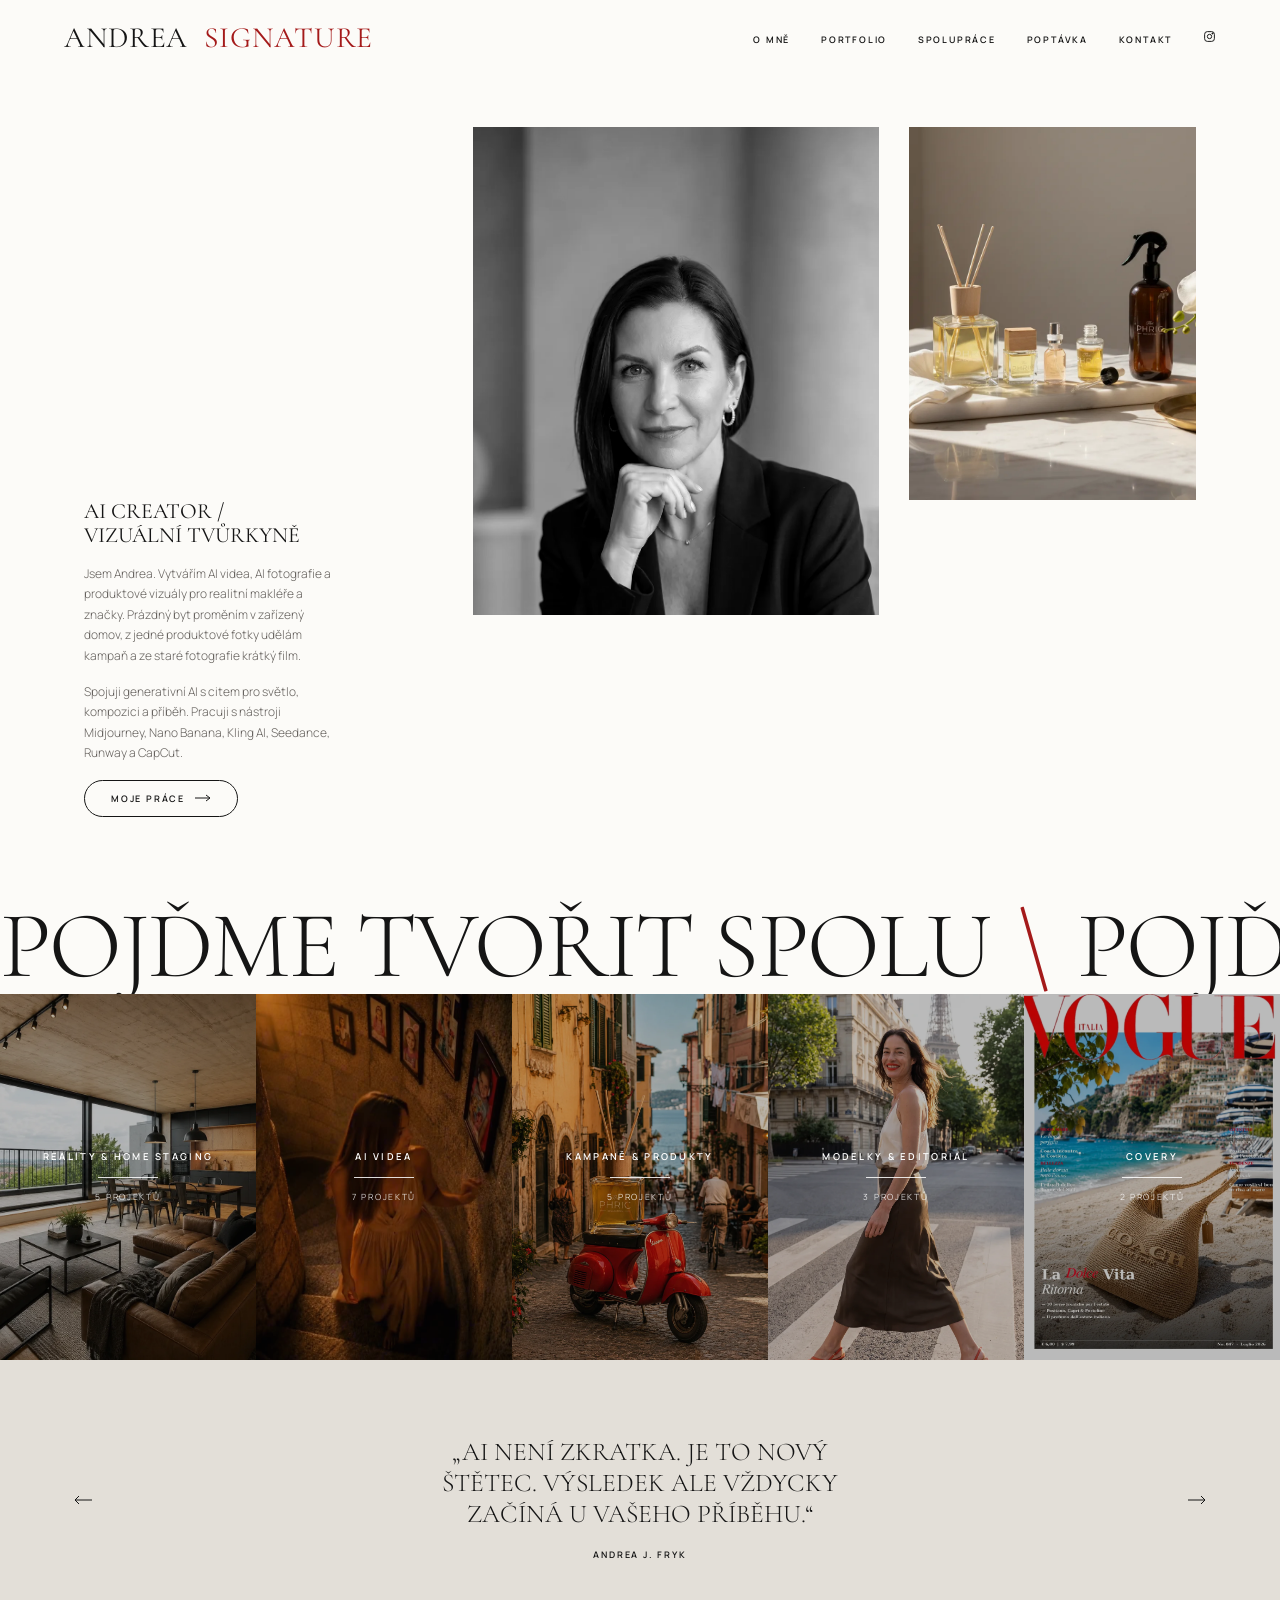
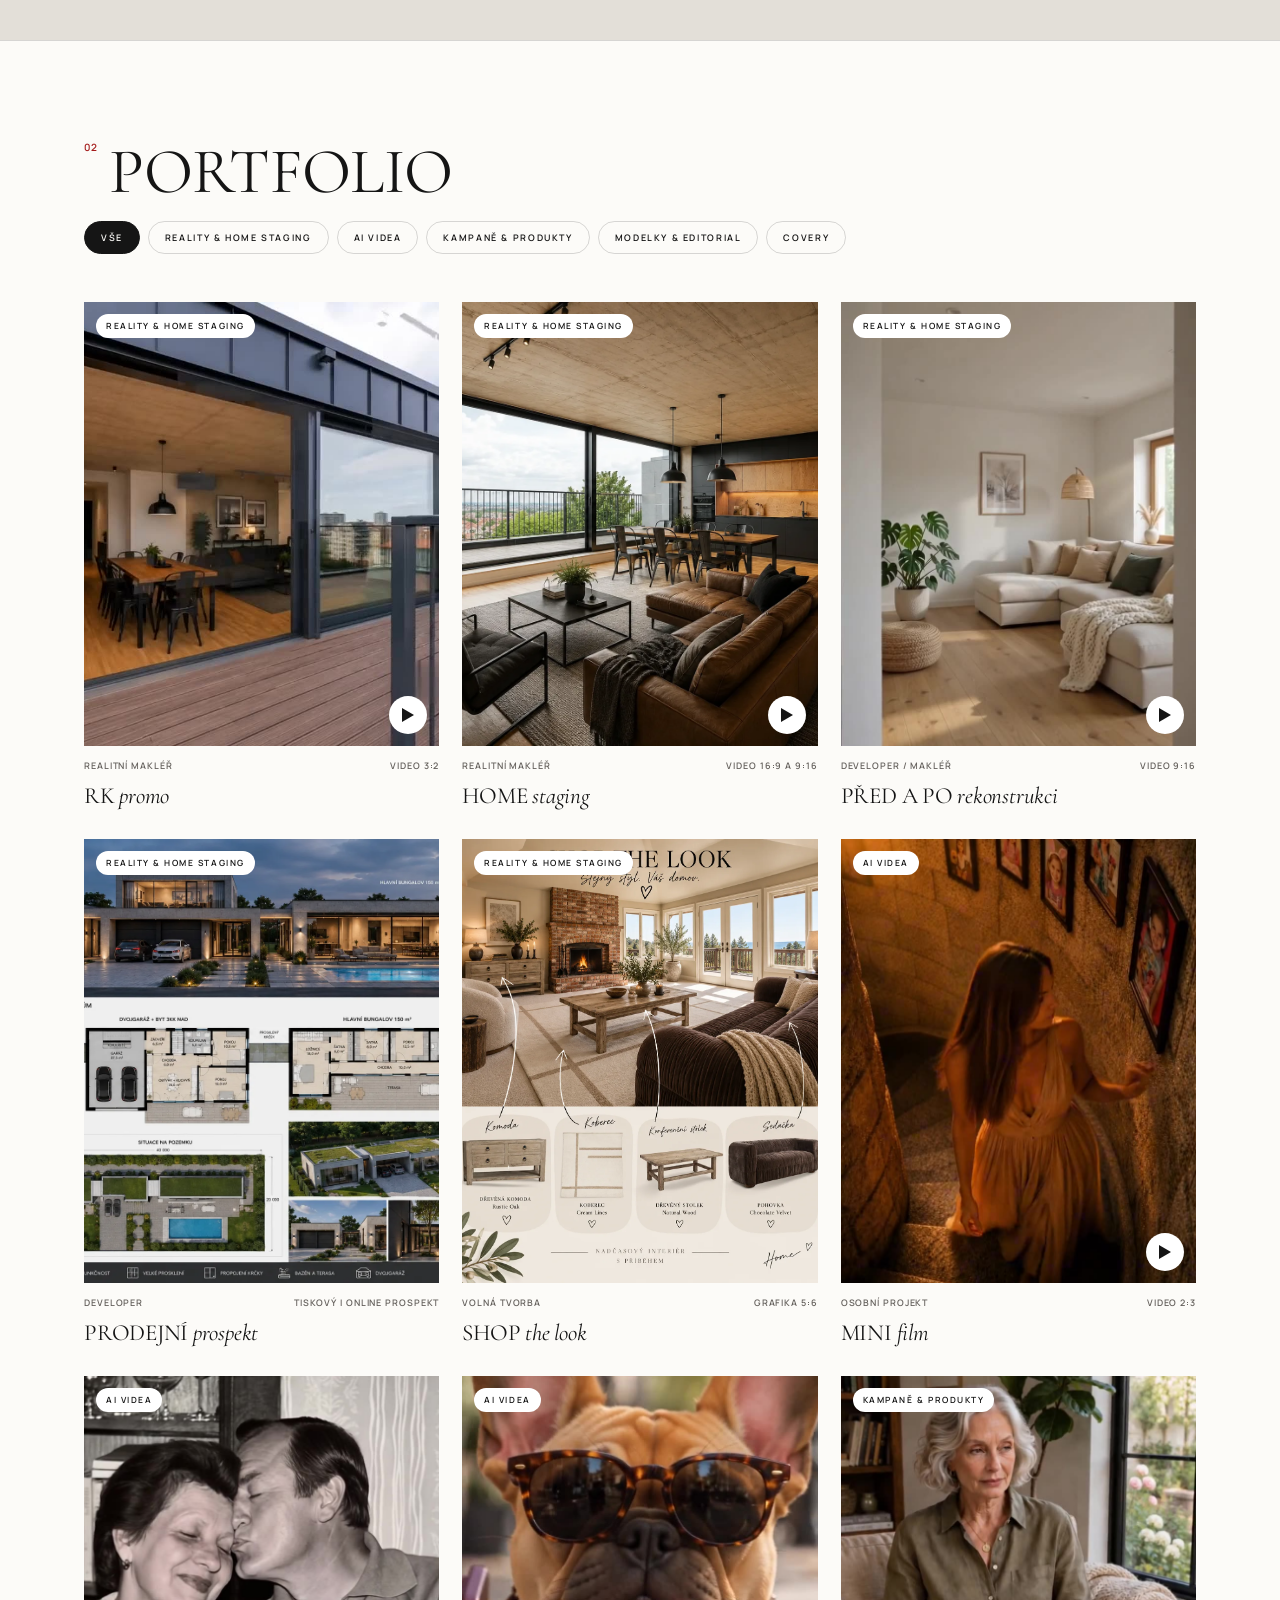
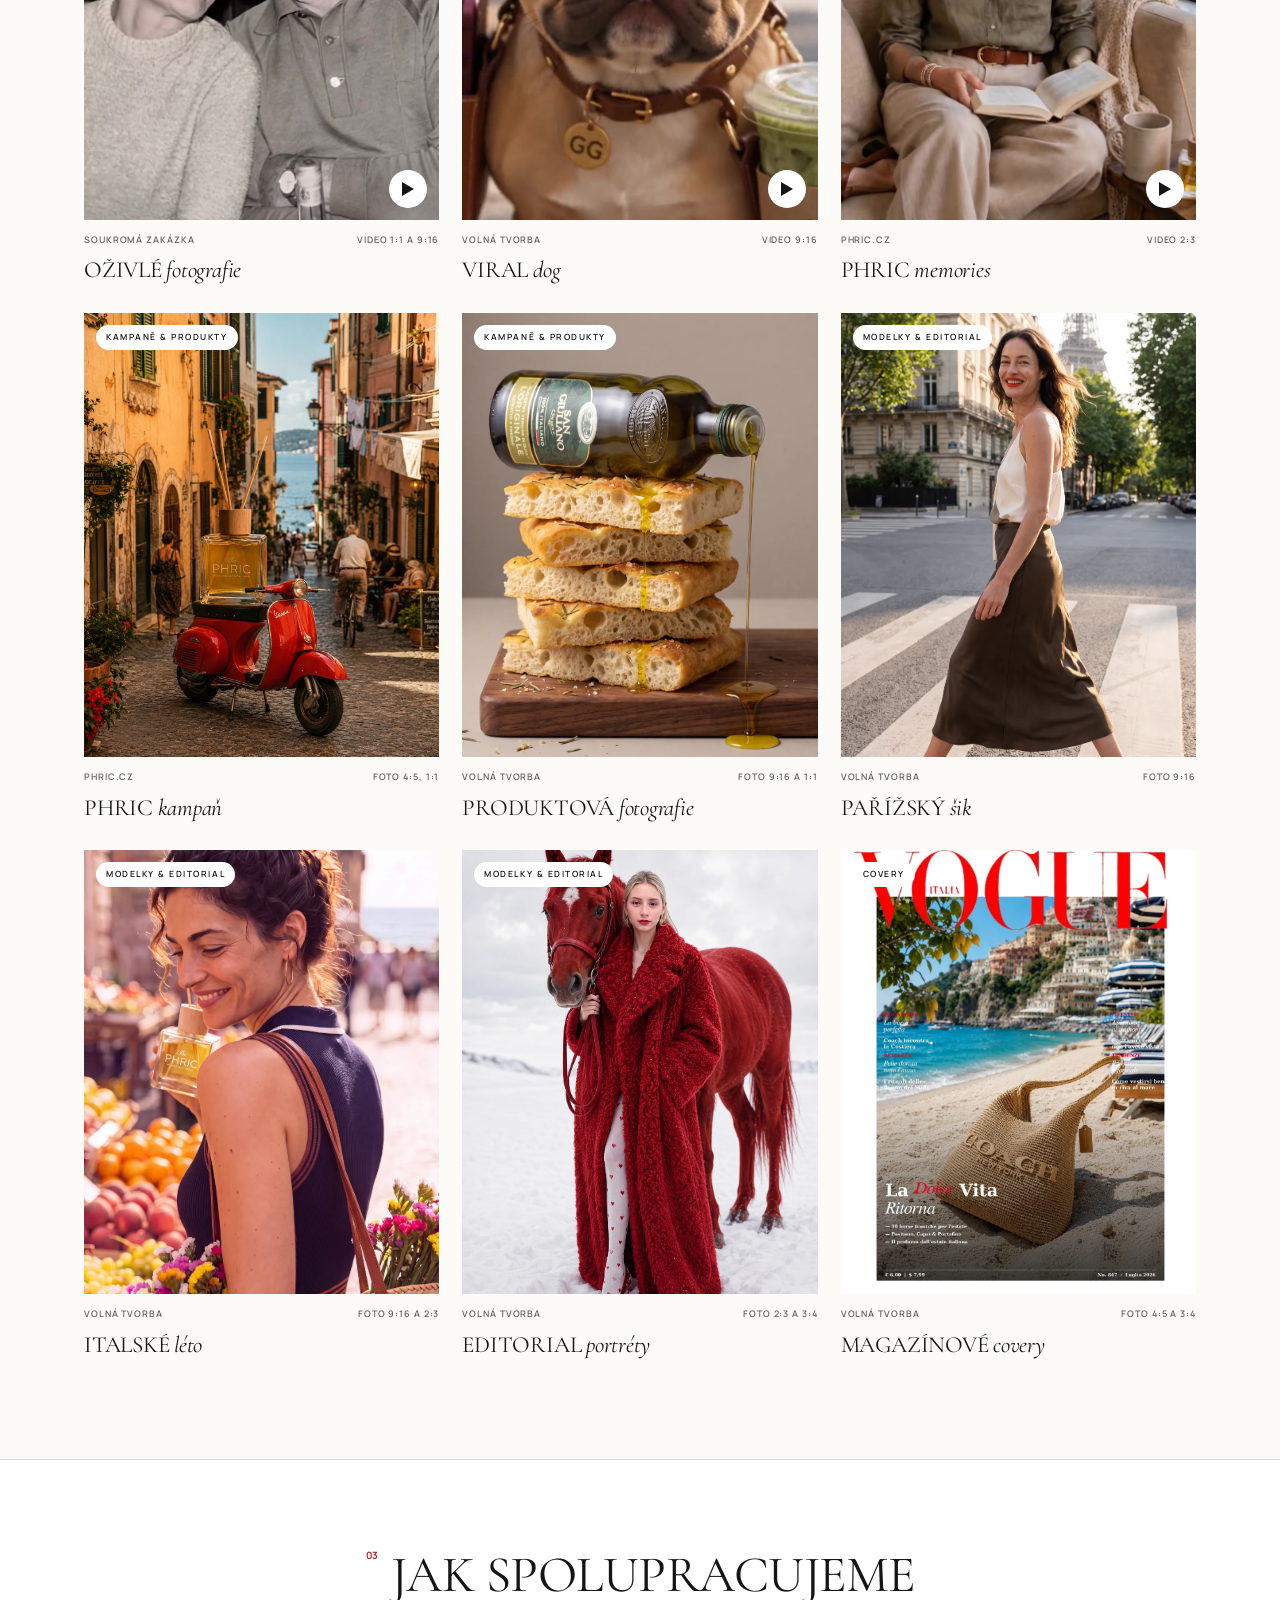
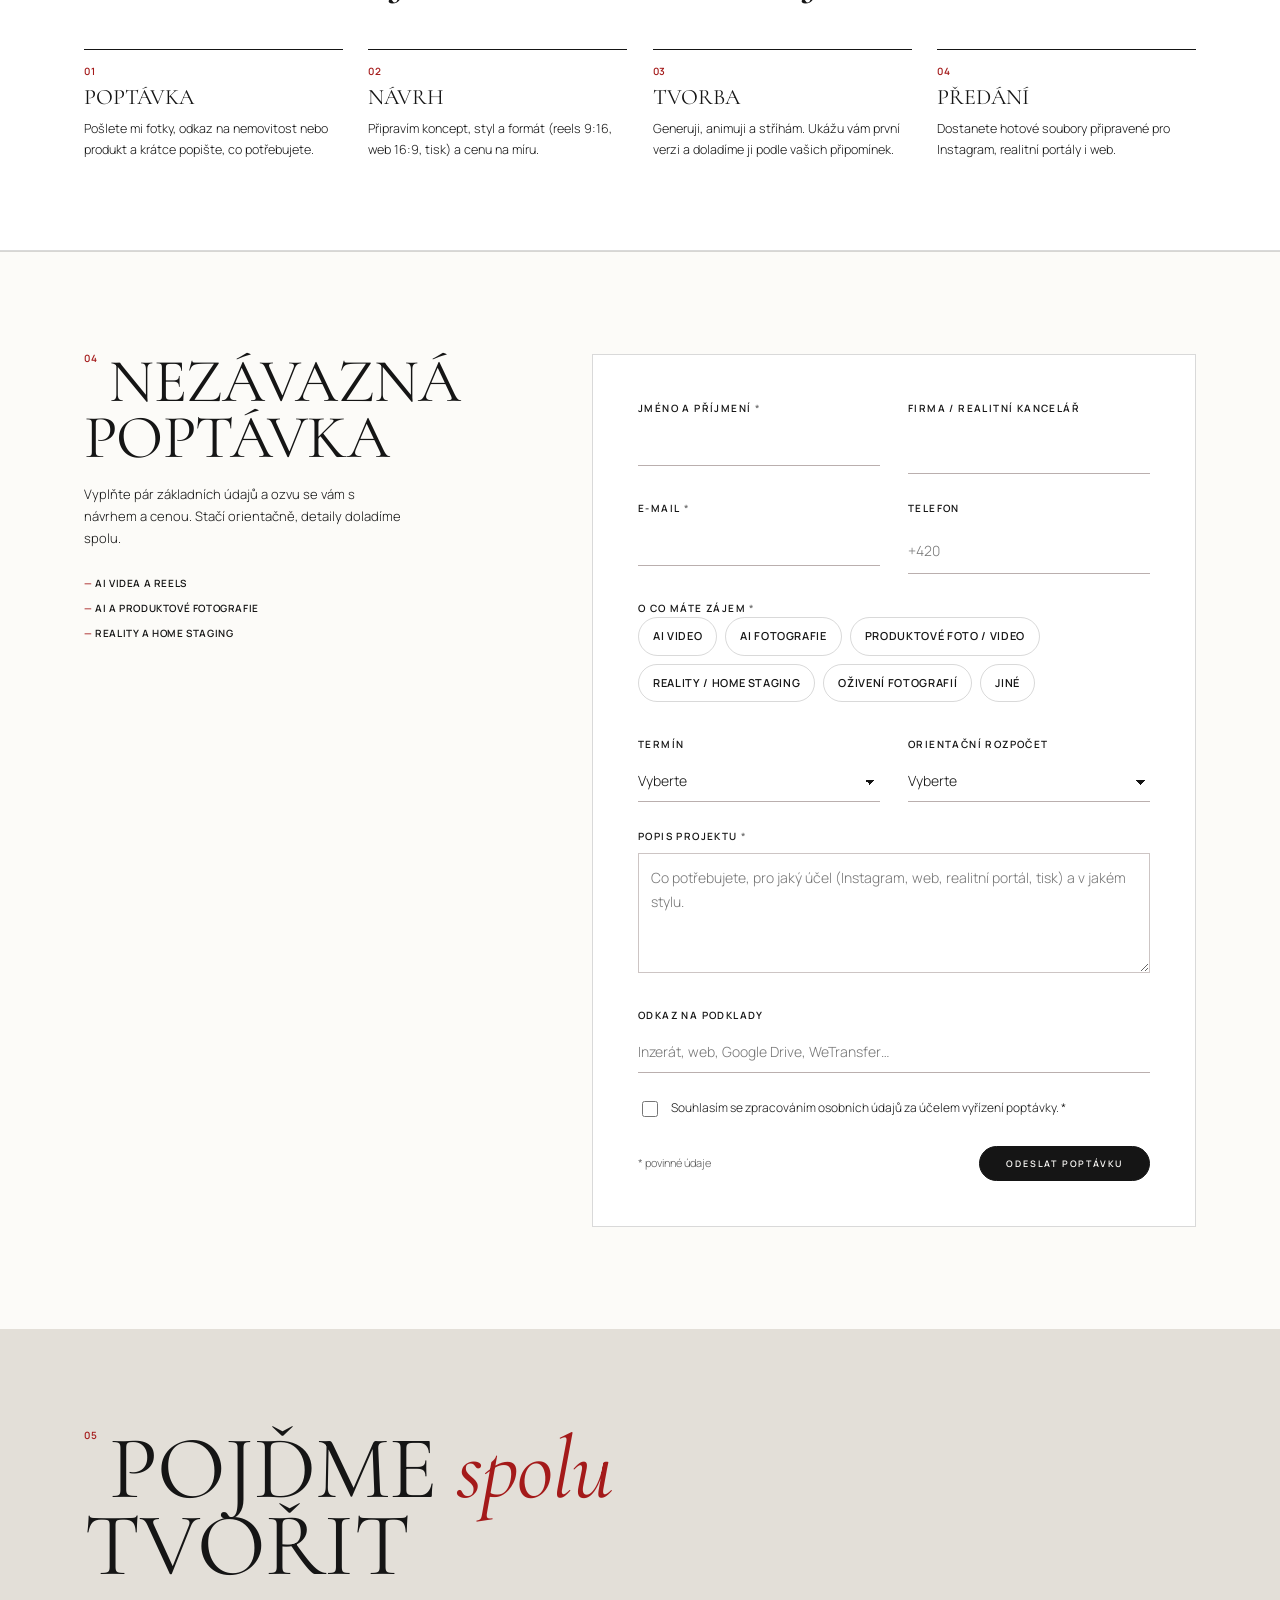
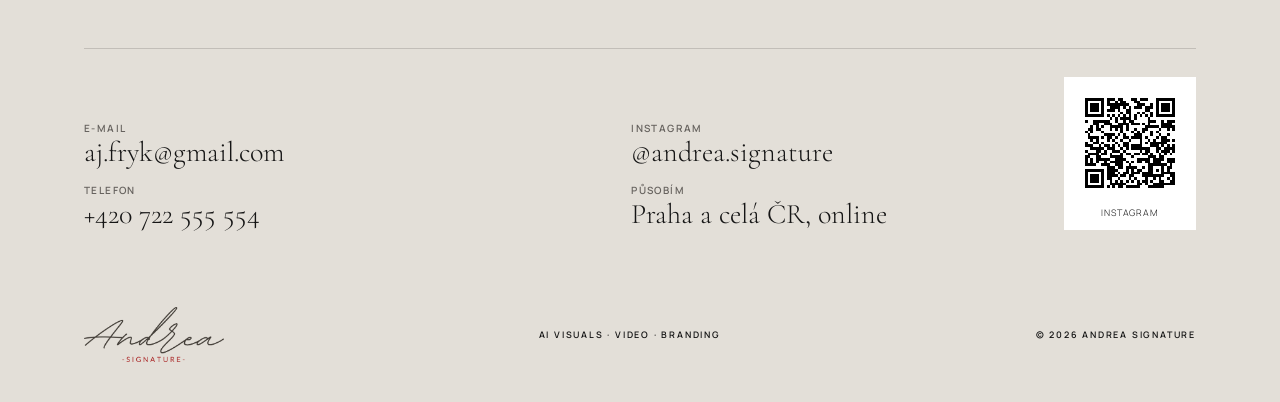
==== commit afe90a60: "Menu: odstraněna položka Služby Co-Authored-By: Claude Opus 5.5 <noreply@anthropic.com> Claude-Sessi" ====
--- a/index.html
+++ b/index.html
@@ -369,7 +369,6 @@
     <a class="brand wm" href="#top" data-home aria-label="Andrea Signature, úvod">Andrea <span>Signature</span></a>
     <ul class="menu" id="menu">
       <li><a href="#o-mne" data-home>O mně</a></li>
-      <li><a href="#sluzby" data-home>Služby</a></li>
       <li><a href="#portfolio" data-home>Portfolio</a></li>
       <li><a href="#spoluprace" data-home>Spolupráce</a></li>
       <li><a href="#poptavka" data-home>Poptávka</a></li>
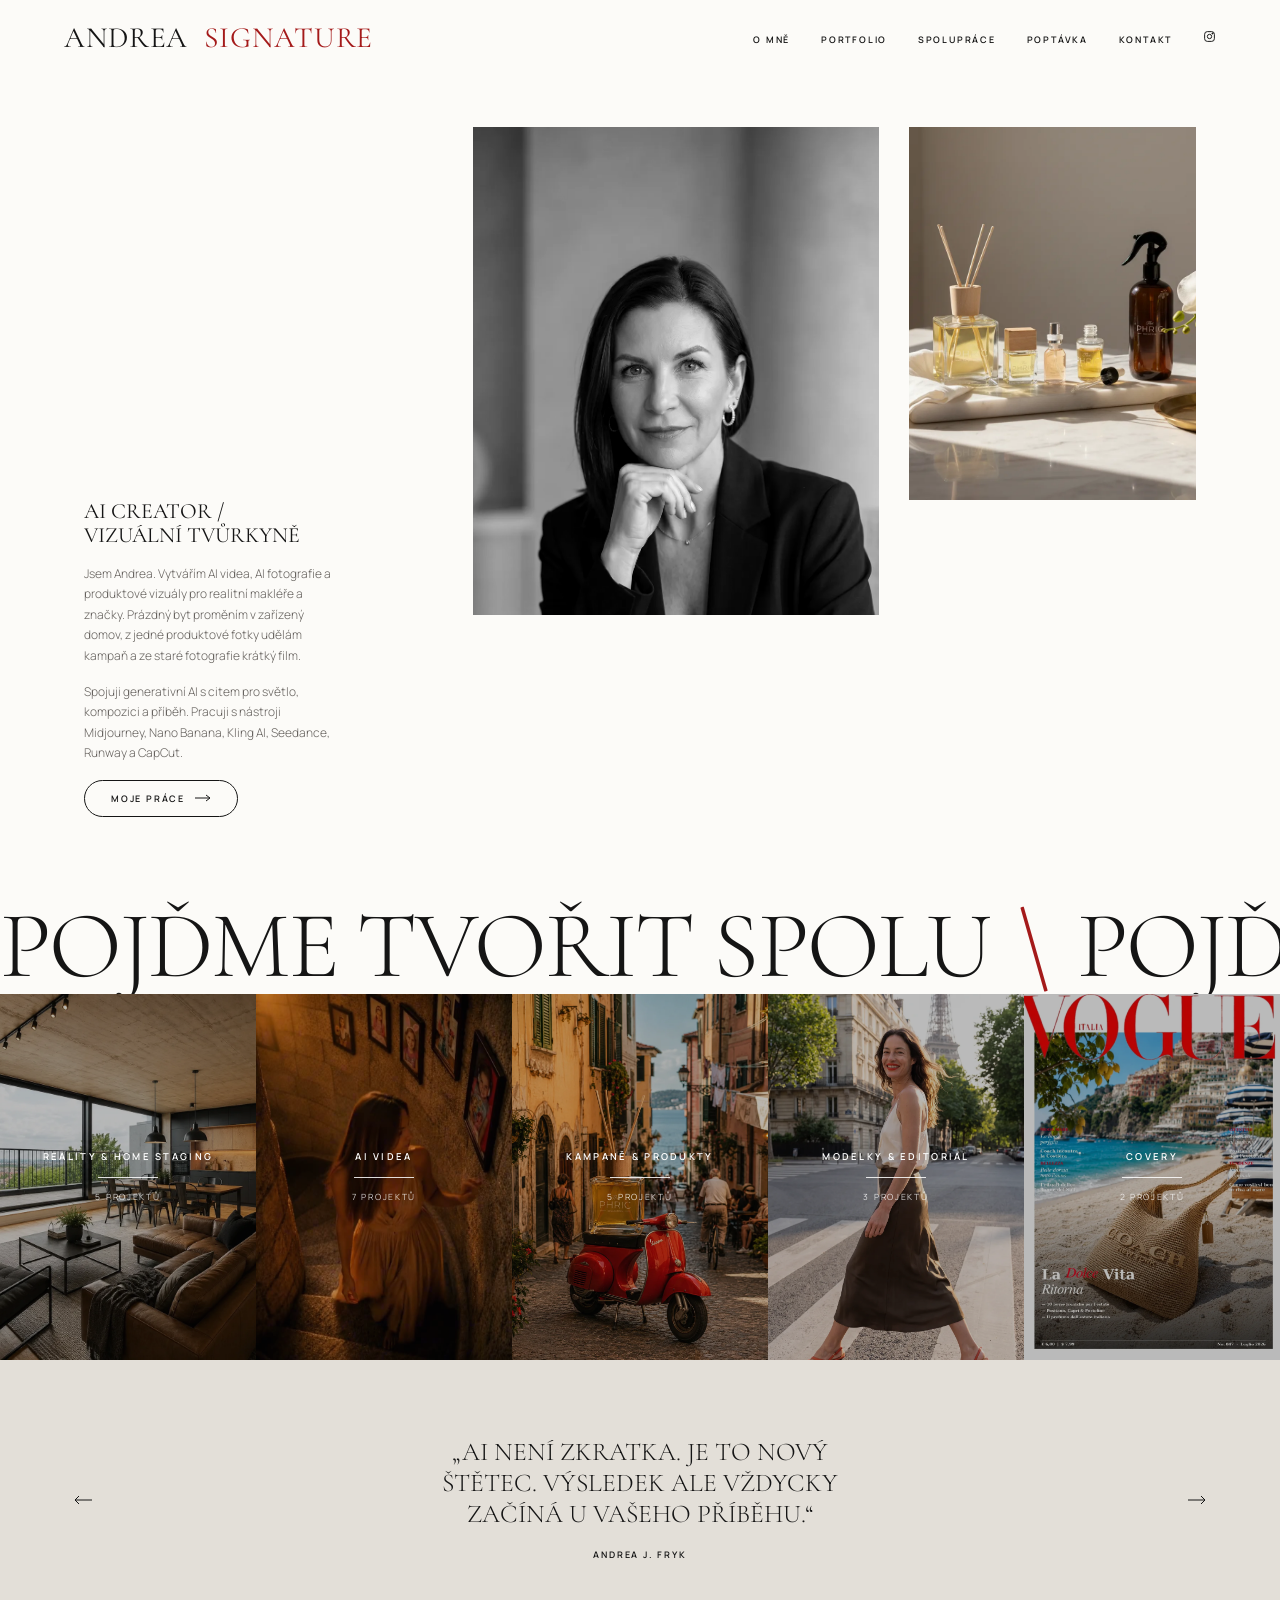
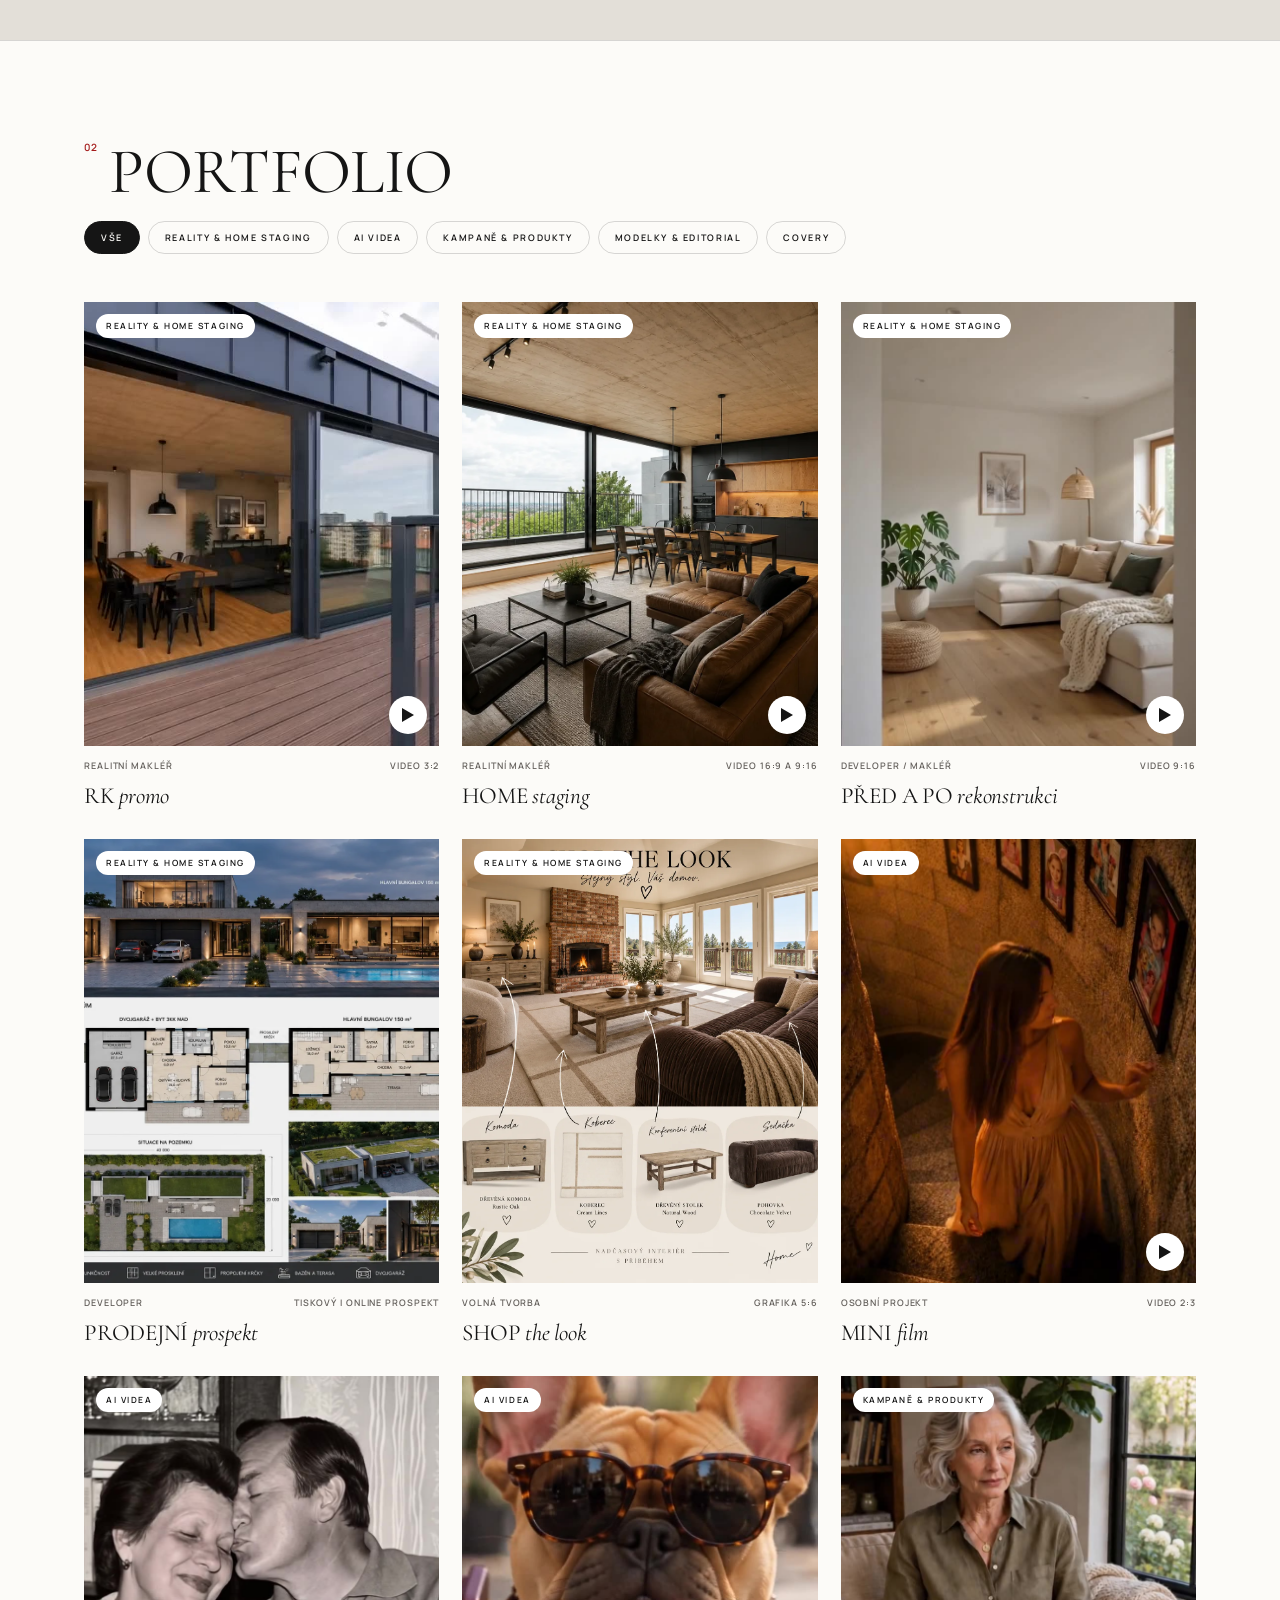
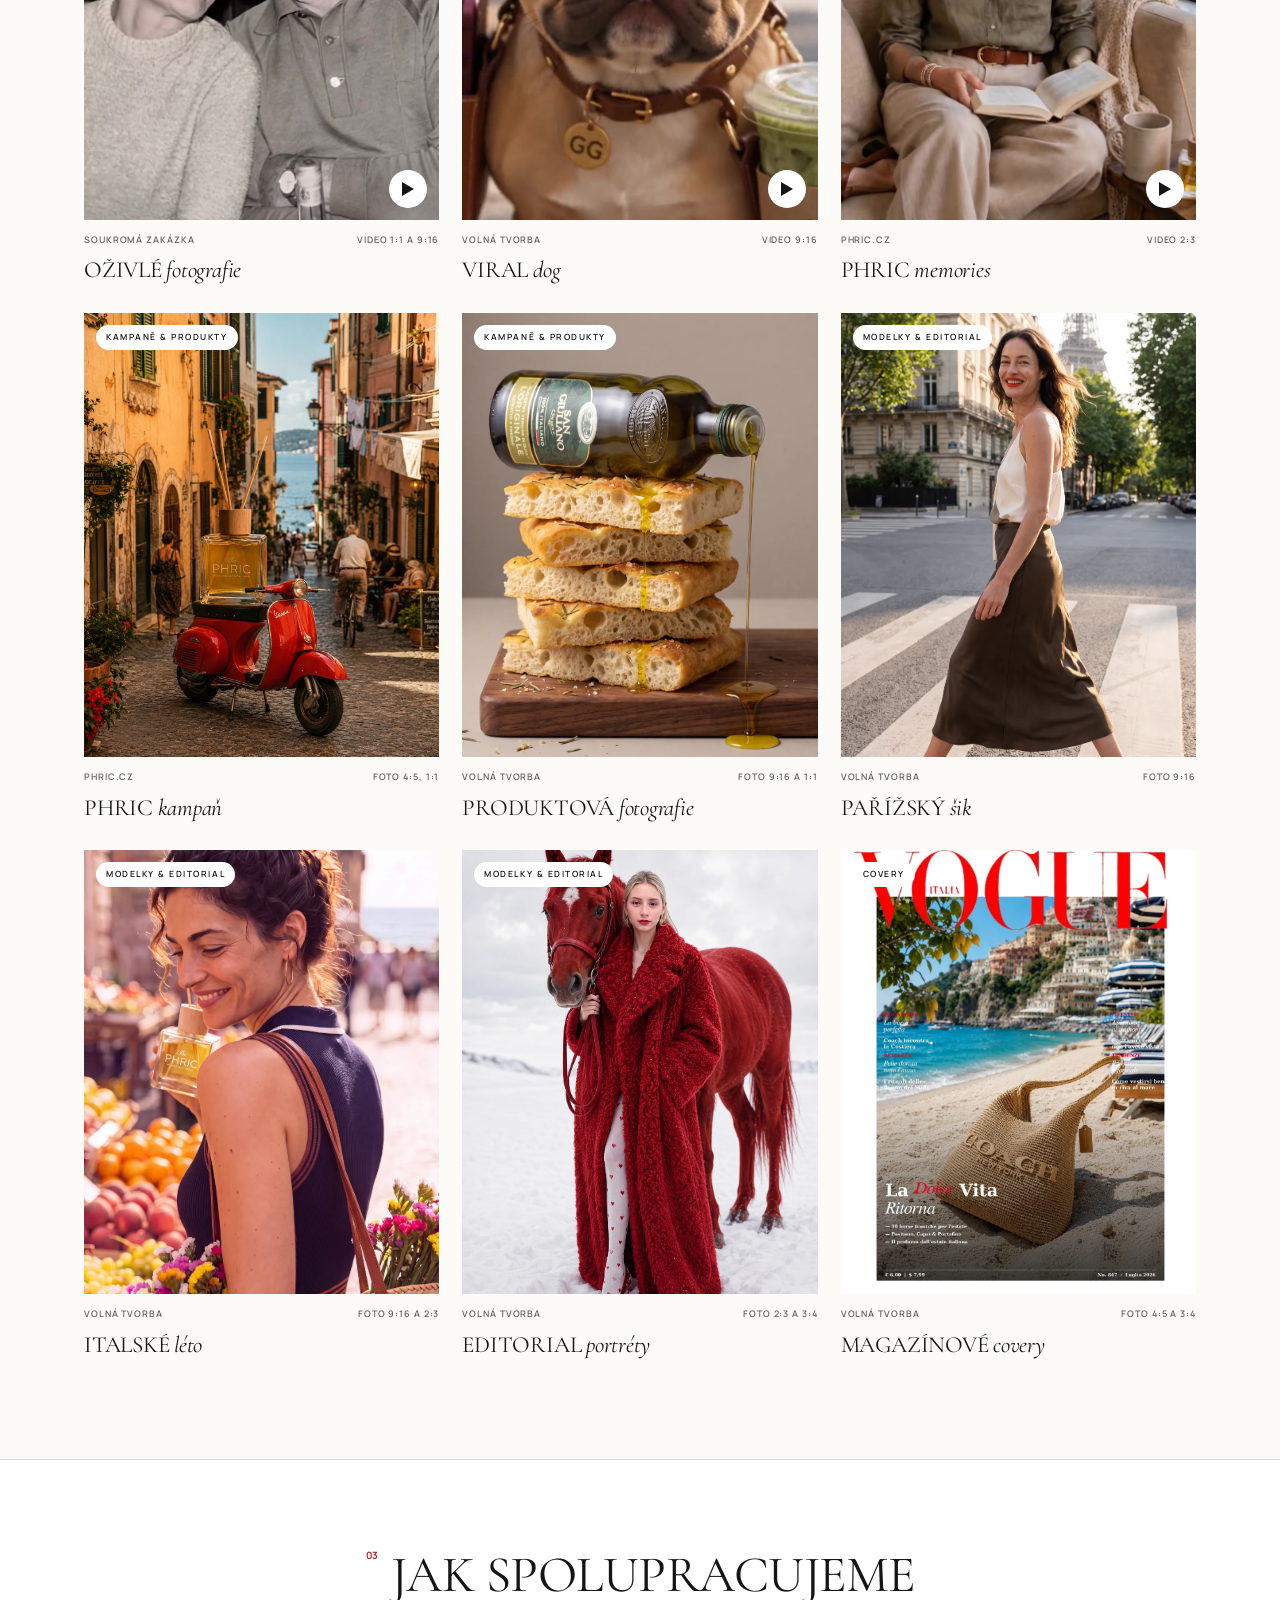
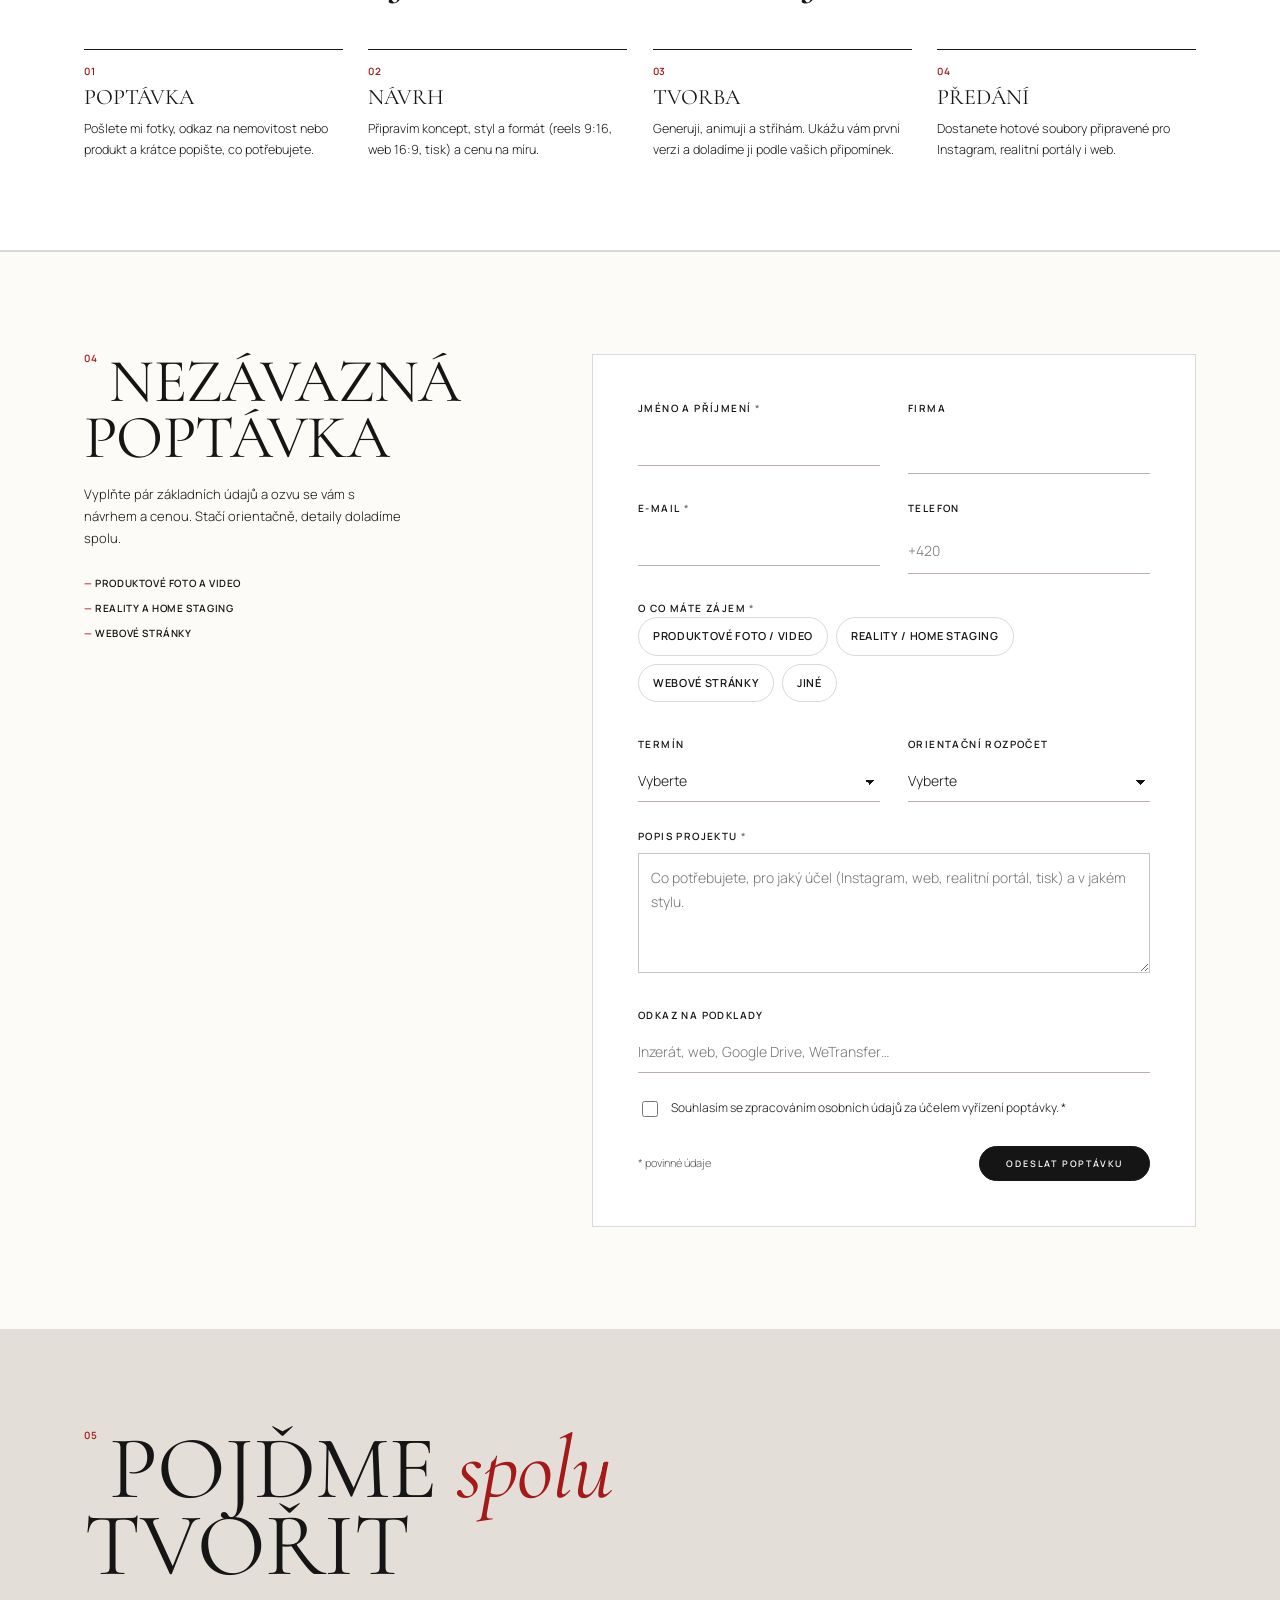
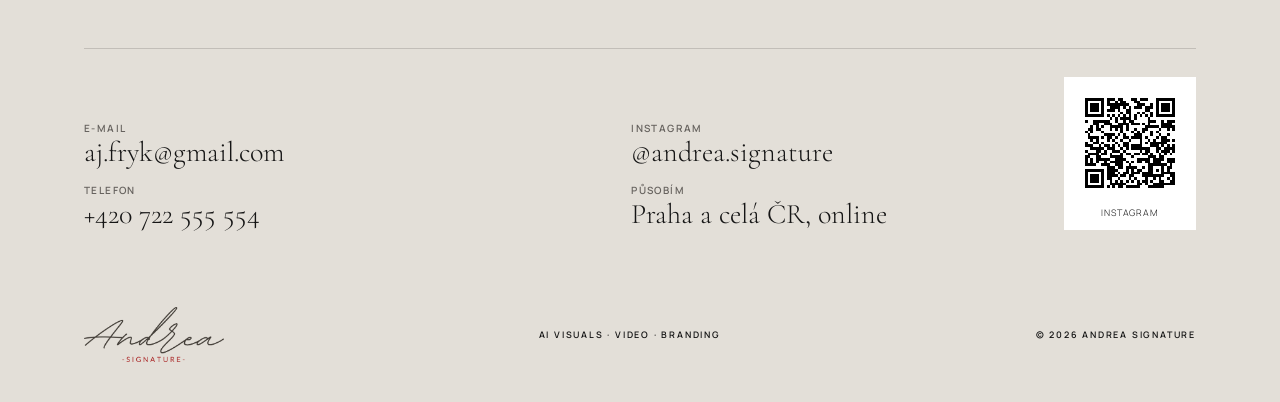
==== commit 4f9d8e01: "Formulář: nové volby služeb, pole Firma Co-Authored-By: Claude Opus 5.5 <noreply@anthropic.com> Clau" ====
--- a/index.html
+++ b/index.html
@@ -439,21 +439,19 @@
     <div class="inq-intro">
       <h2><span class="num">04</span>Nezávazná<br>poptávka</h2>
       <p>Vyplňte pár základních údajů a ozvu se vám s návrhem a cenou. Stačí orientačně, detaily doladíme spolu.</p>
-      <ul><li>AI videa a reels</li><li>AI a produktové fotografie</li><li>Reality a home staging</li></ul>
+      <ul><li>Produktové foto a video</li><li>Reality a home staging</li><li>Webové stránky</li></ul>
     </div>
     <form class="form" id="inq" novalidate>
       <div class="hp" aria-hidden="true"><label for="f-web">Web</label><input id="f-web" name="web" tabindex="-1" autocomplete="off"></div>
       <div class="field"><label for="f-name">Jméno a příjmení <span class="req">*</span></label><input id="f-name" name="jmeno" autocomplete="name" required><span class="msg"></span></div>
-      <div class="field"><label for="f-company">Firma / realitní kancelář</label><input id="f-company" name="firma" autocomplete="organization"></div>
+      <div class="field"><label for="f-company">Firma</label><input id="f-company" name="firma" autocomplete="organization"></div>
       <div class="field"><label for="f-email">E-mail <span class="req">*</span></label><input id="f-email" name="email" type="email" autocomplete="email" required><span class="msg"></span></div>
       <div class="field"><label for="f-phone">Telefon</label><input id="f-phone" name="telefon" type="tel" autocomplete="tel" placeholder="+420"></div>
       <fieldset class="field full"><legend>O co máte zájem <span class="req">*</span></legend>
         <div class="opts" id="f-services">
-          <label><input type="checkbox" name="sluzby" value="AI video"><span>AI video</span></label>
-          <label><input type="checkbox" name="sluzby" value="AI fotografie"><span>AI fotografie</span></label>
           <label><input type="checkbox" name="sluzby" value="Produktové foto / video"><span>Produktové foto / video</span></label>
           <label><input type="checkbox" name="sluzby" value="Reality / home staging"><span>Reality / home staging</span></label>
-          <label><input type="checkbox" name="sluzby" value="Oživení fotografií"><span>Oživení fotografií</span></label>
+          <label><input type="checkbox" name="sluzby" value="Webové stránky"><span>Webové stránky</span></label>
           <label><input type="checkbox" name="sluzby" value="Jiné"><span>Jiné</span></label>
         </div><span class="msg"></span></fieldset>
       <div class="field"><label for="f-deadline">Termín</label>
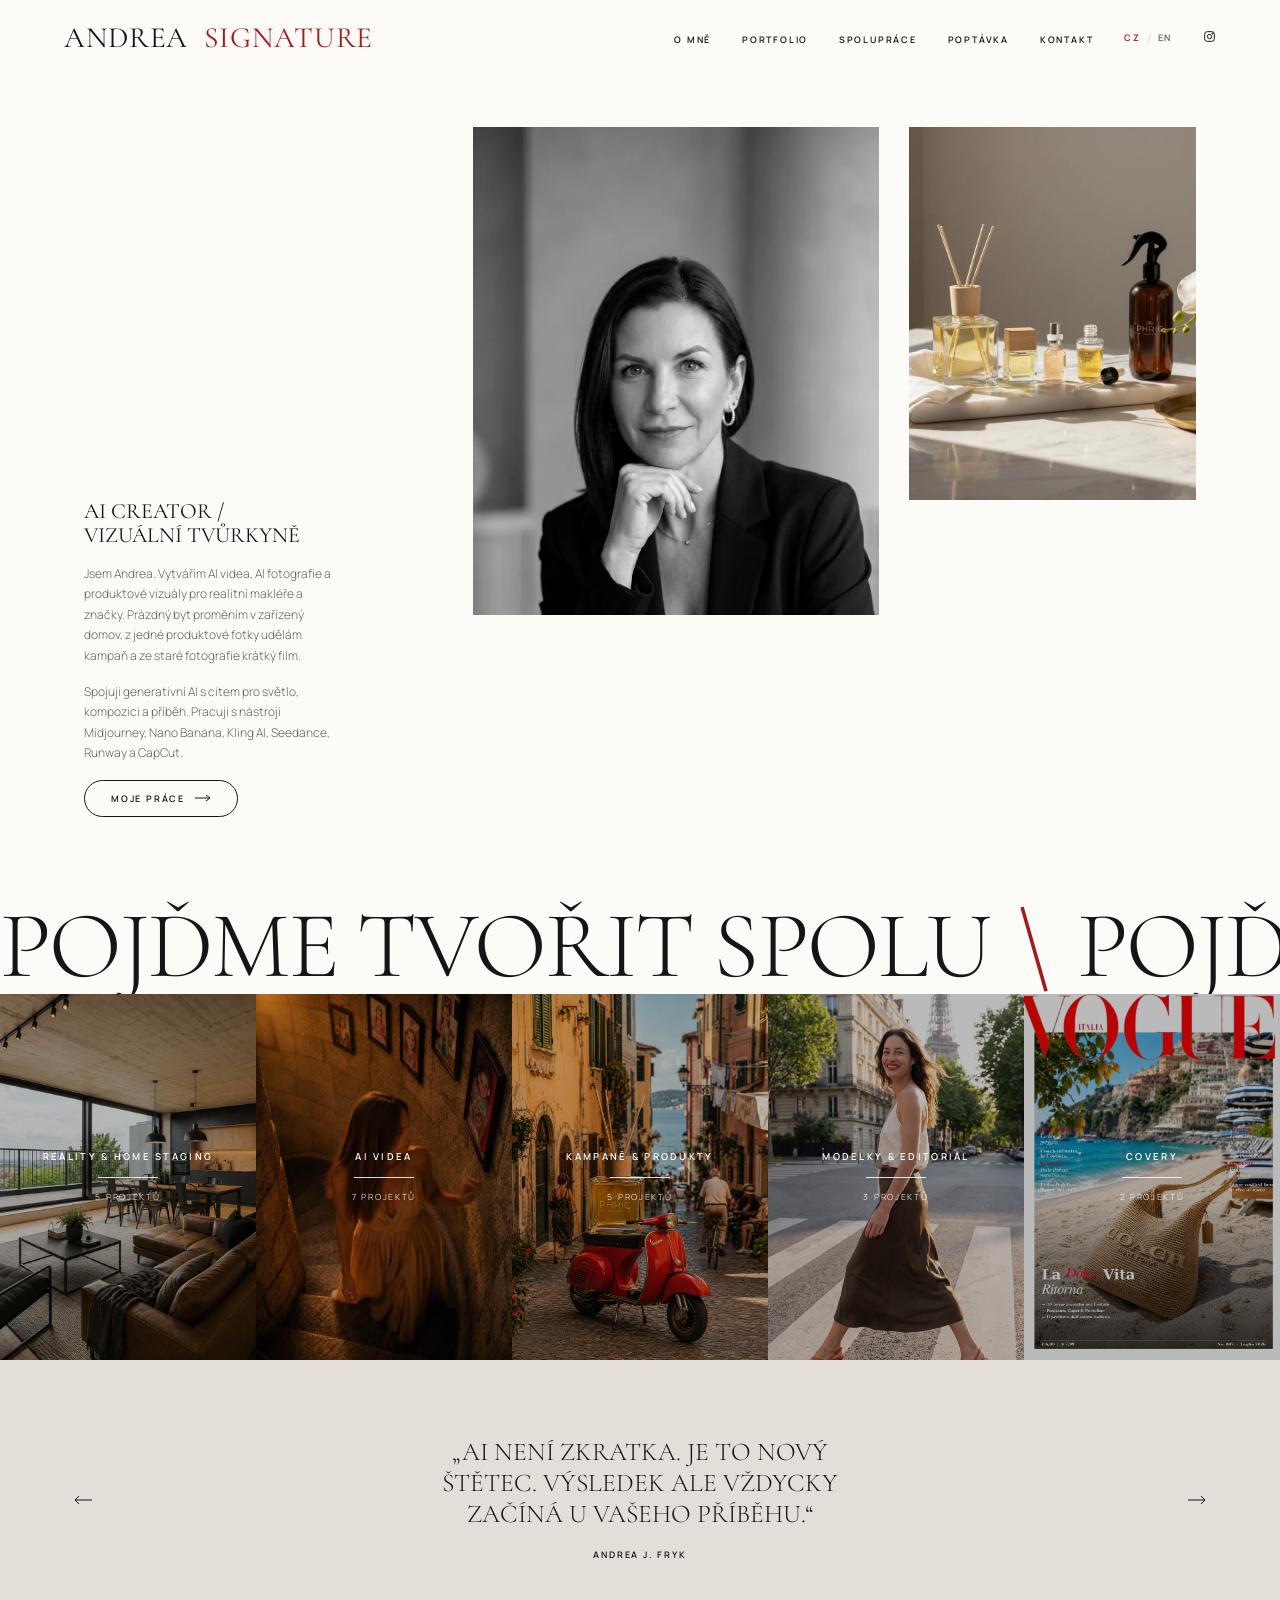
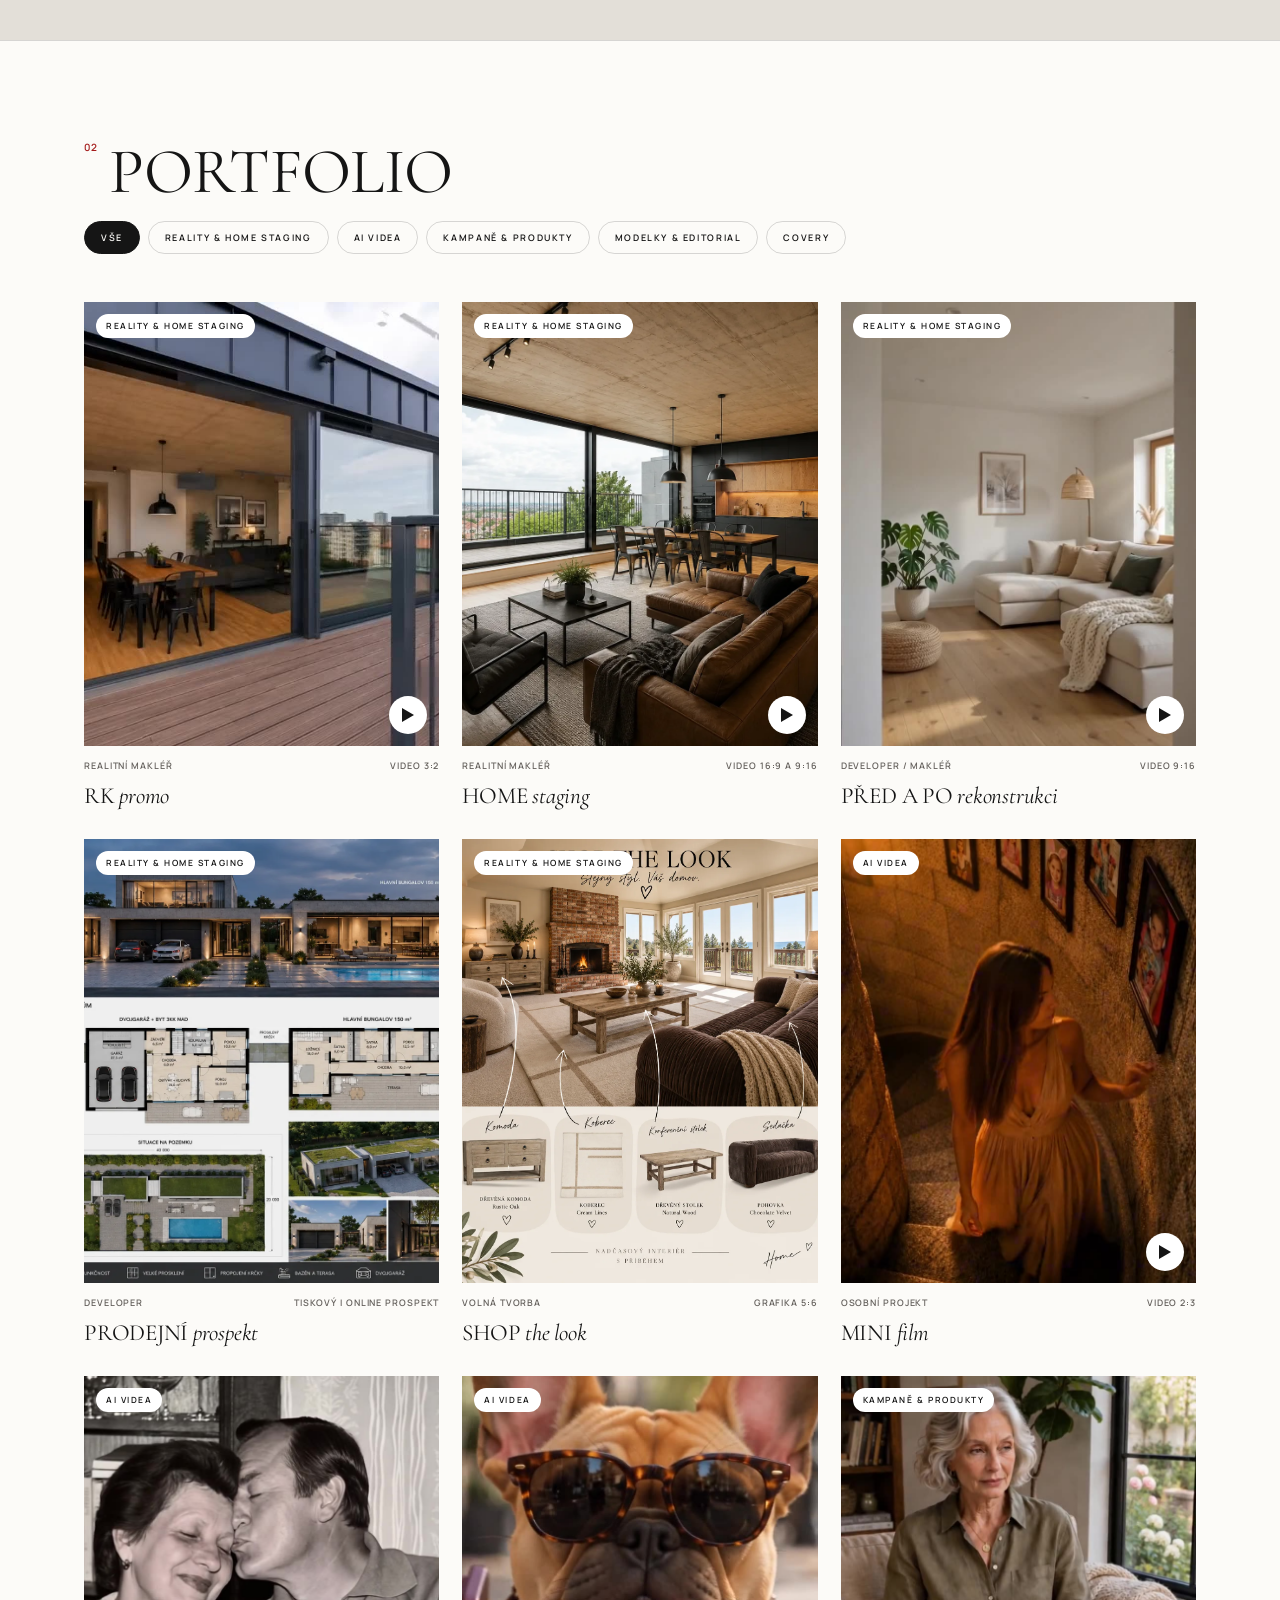
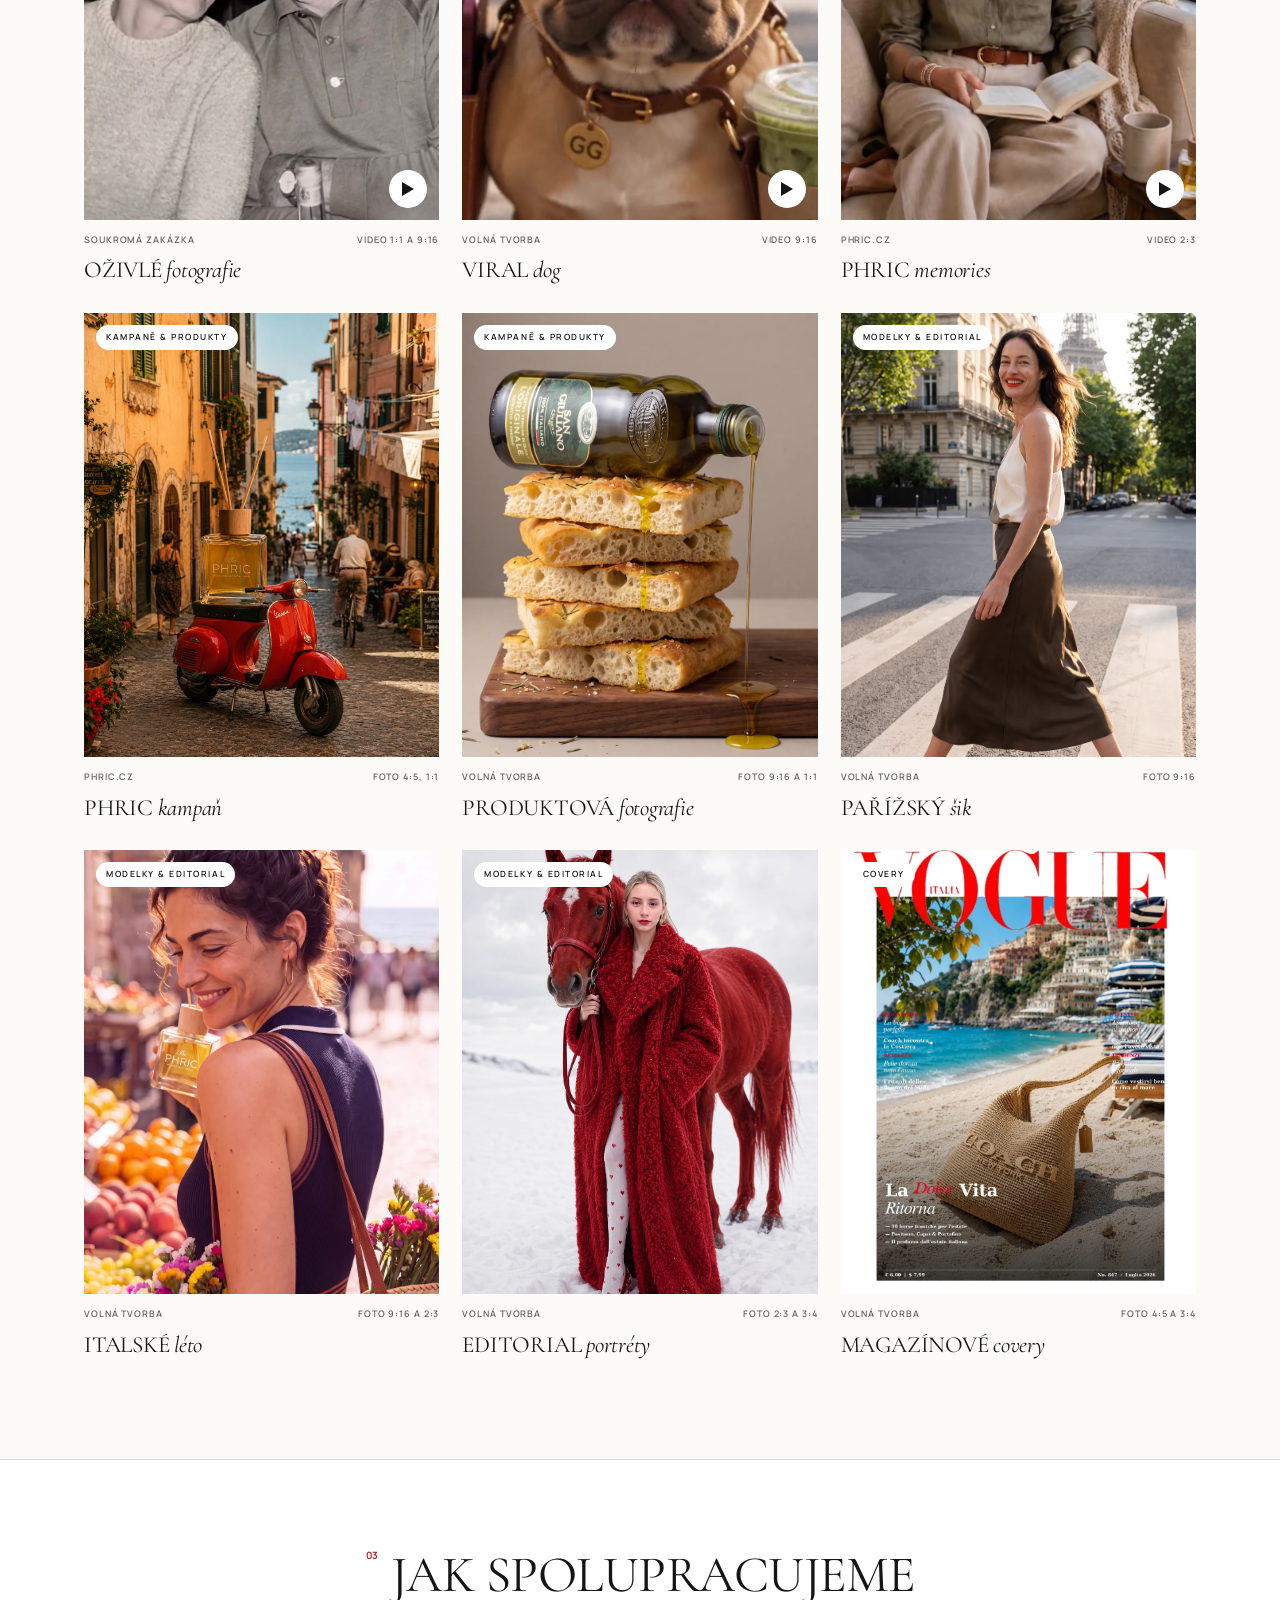
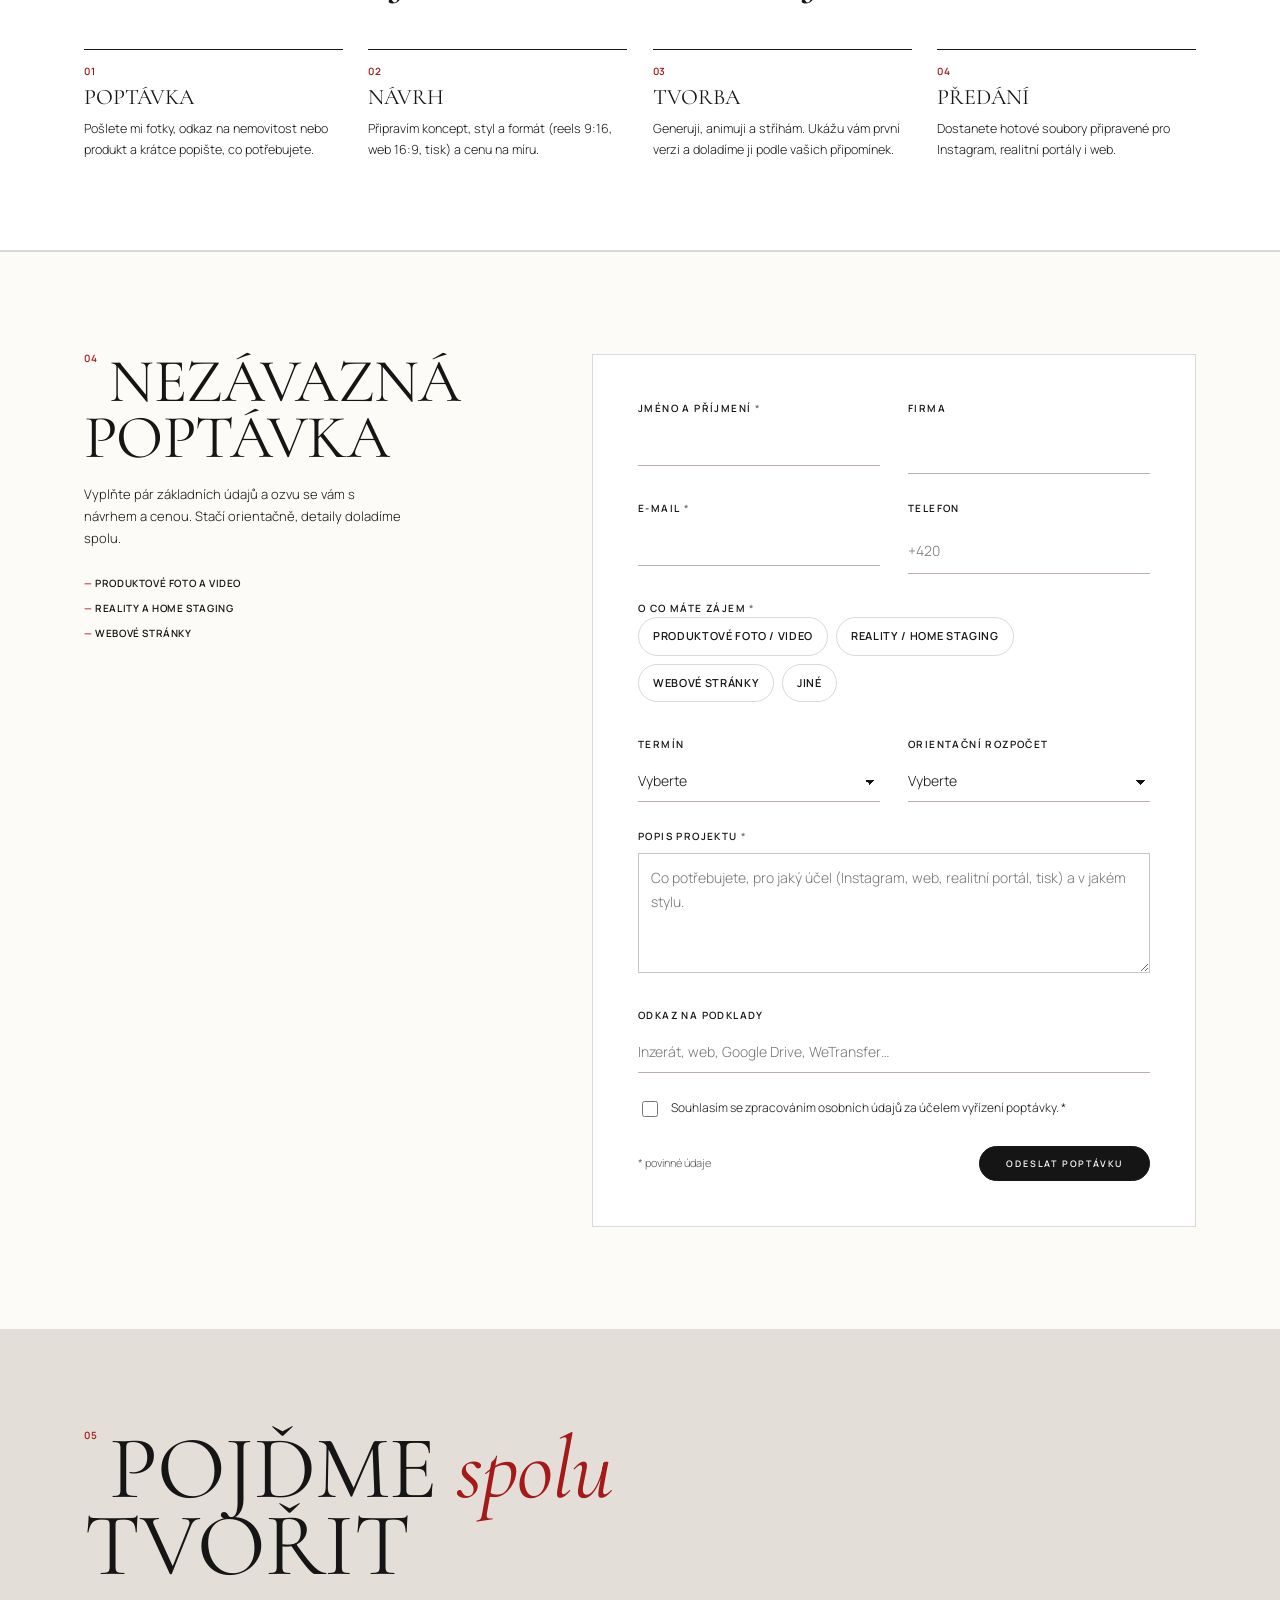
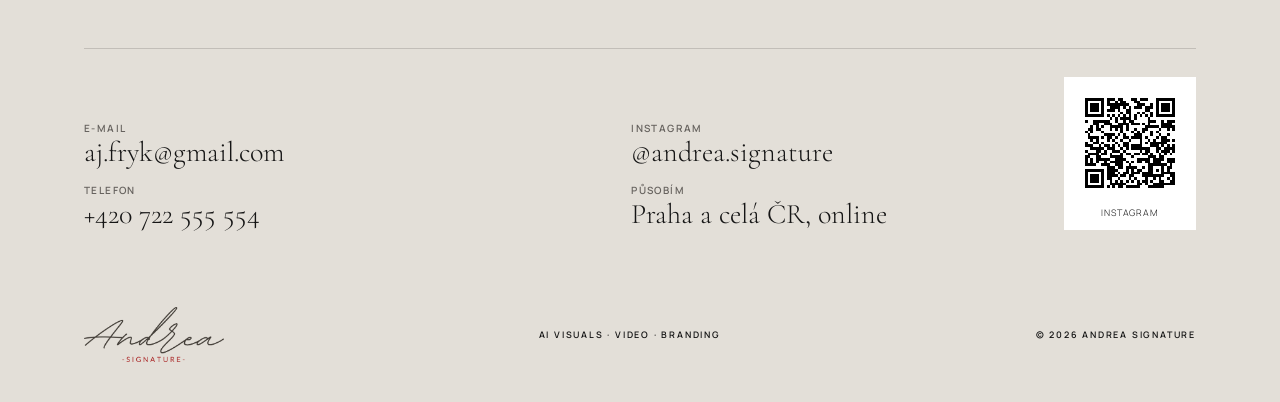
==== commit d8405cfd: "Anglická verze webu (en.html) a přepínač CZ / EN Co-Authored-By: Claude Opus 5.5 <noreply@anthropic." ====
--- a/index.html
+++ b/index.html
@@ -361,6 +361,11 @@
 .meet{padding-top:clamp(28px,4vw,56px)}
 .sr-only{position:absolute!important;width:1px;height:1px;overflow:hidden;clip:rect(0 0 0 0);white-space:nowrap}
 @media (max-width:520px){.wm{font-size:20px}}
+
+.lang{display:flex;gap:6px;align-items:center}
+.lang a{color:var(--mute)}
+.lang a.on{color:var(--red)}
+.lang i{font-style:normal;color:var(--line)}
 </style>
 </head><body>
 
@@ -373,6 +378,7 @@
       <li><a href="#spoluprace" data-home>Spolupráce</a></li>
       <li><a href="#poptavka" data-home>Poptávka</a></li>
       <li><a href="#kontakt" data-home>Kontakt</a></li>
+      <li class="lang"><a href="index.html" lang="cs" class="on" aria-current="true">CZ</a><i>/</i><a href="en.html" lang="en">EN</a></li>
       <li><a class="ig" href="https://www.instagram.com/andrea.signature/" target="_blank" rel="noopener" aria-label="Instagram @andrea.signature"><svg width="13" height="13" viewBox="0 0 24 24" fill="none" stroke="currentColor" stroke-width="1.8"><rect x="3" y="3" width="18" height="18" rx="5"/><circle cx="12" cy="12" r="4"/><circle cx="17.5" cy="6.5" r="1" fill="currentColor"/></svg></a></li>
     </ul>
     <button class="burger" id="burger" aria-label="Menu" aria-expanded="false"><svg width="22" height="12" viewBox="0 0 22 12" fill="none" stroke="currentColor" stroke-width="1"><path d="M0 1h22M0 6h22M0 11h22"/></svg></button>
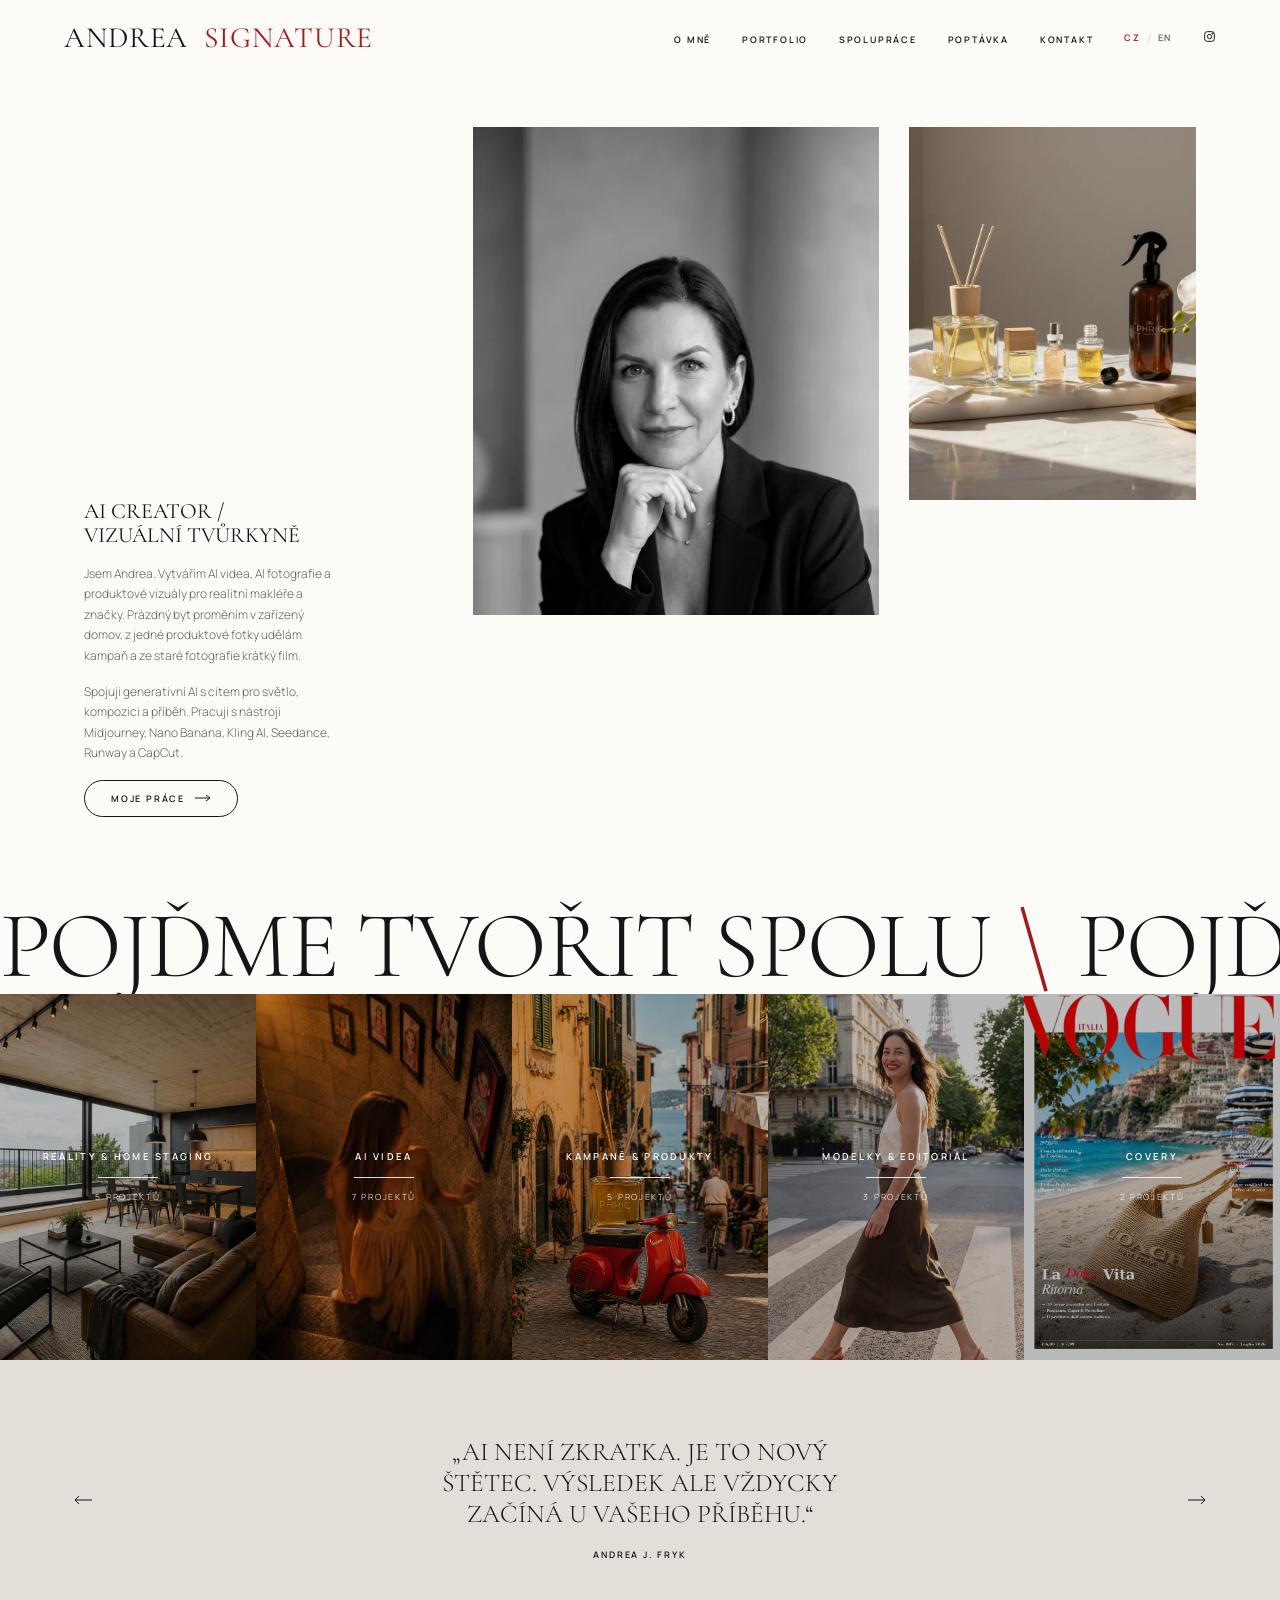
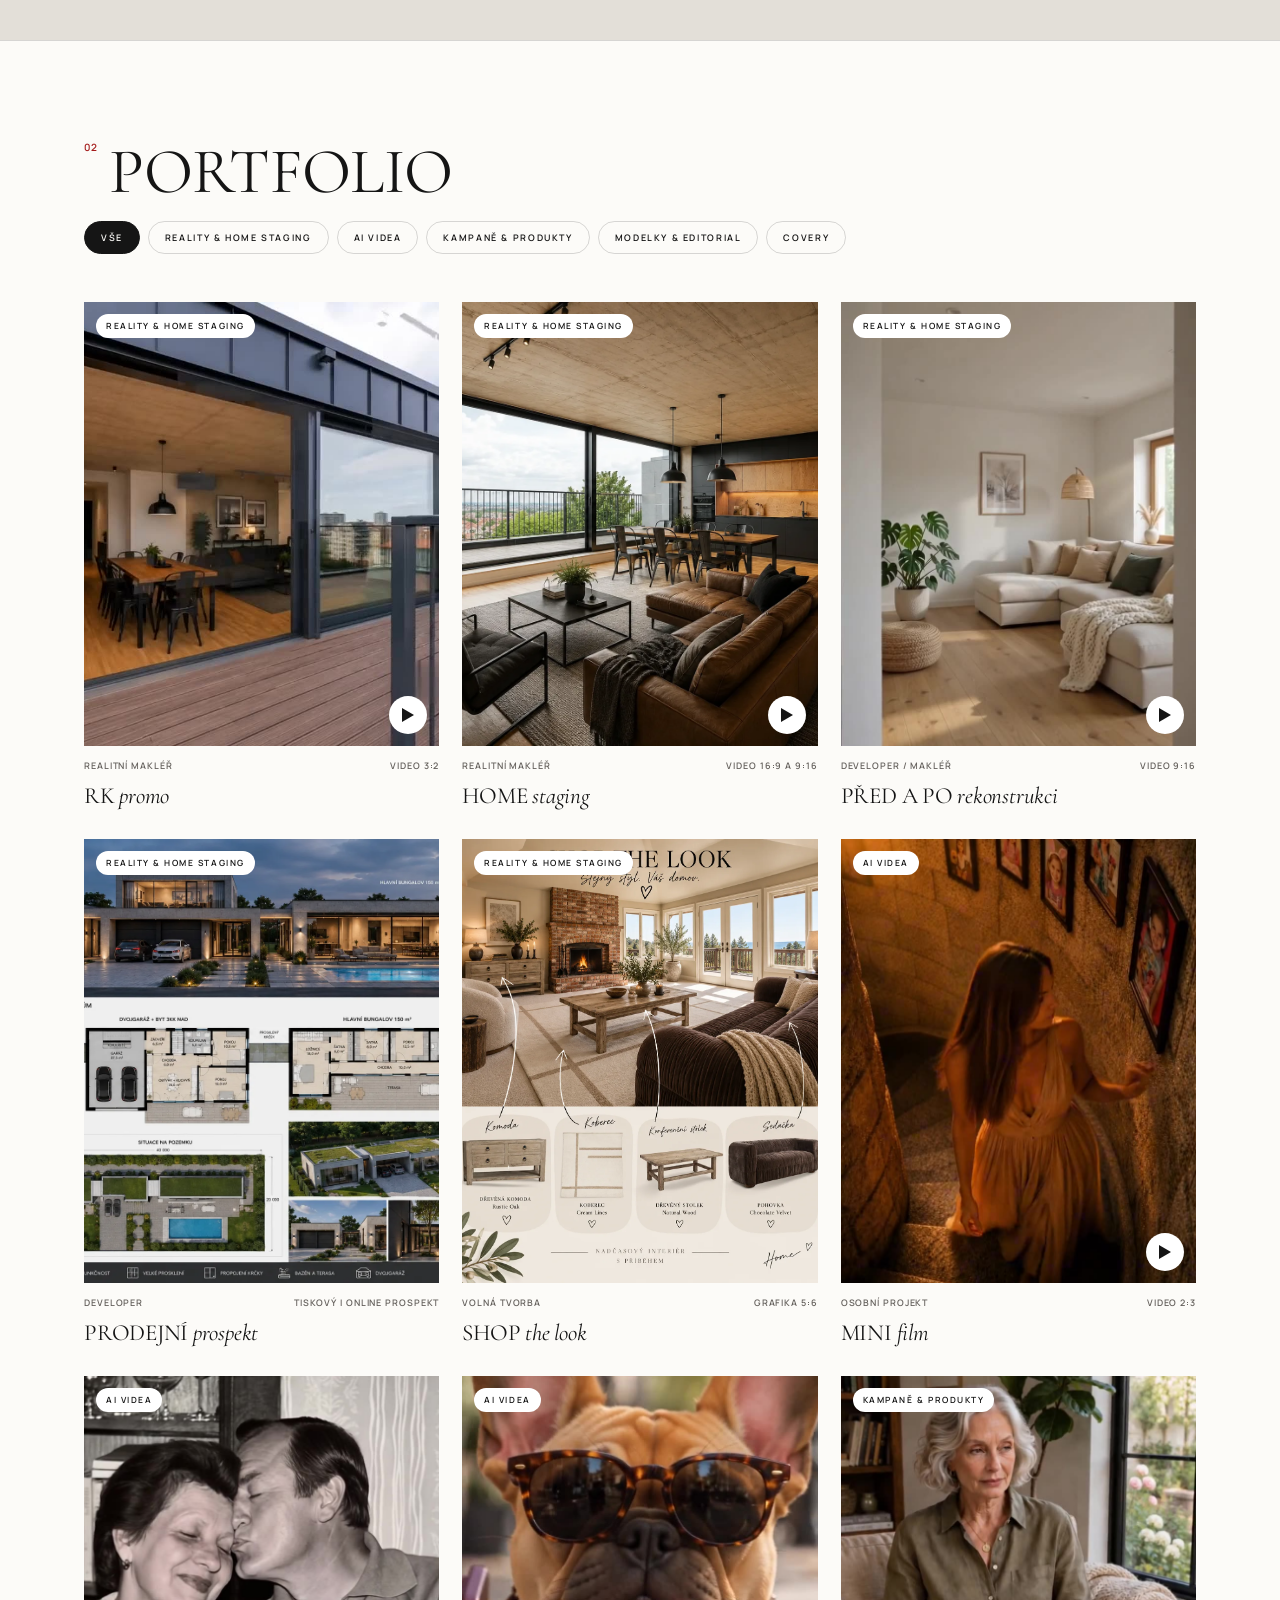
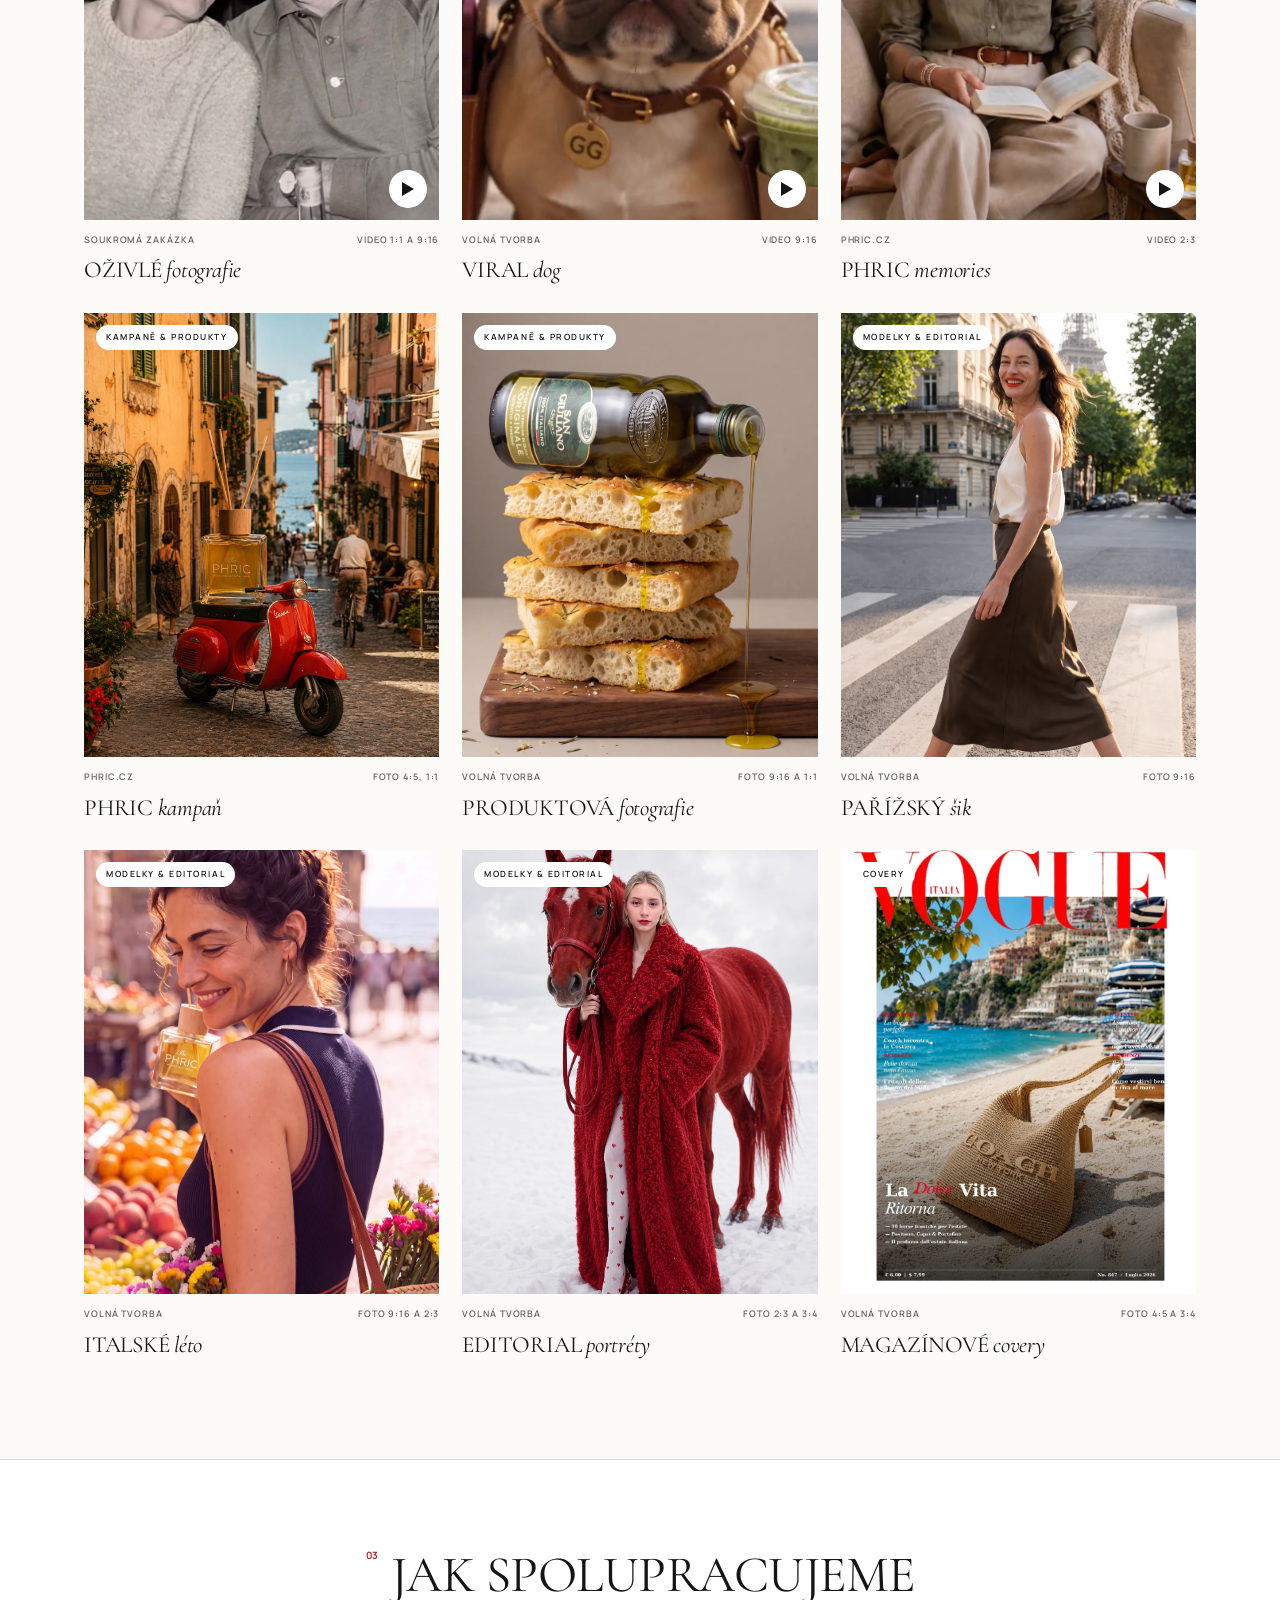
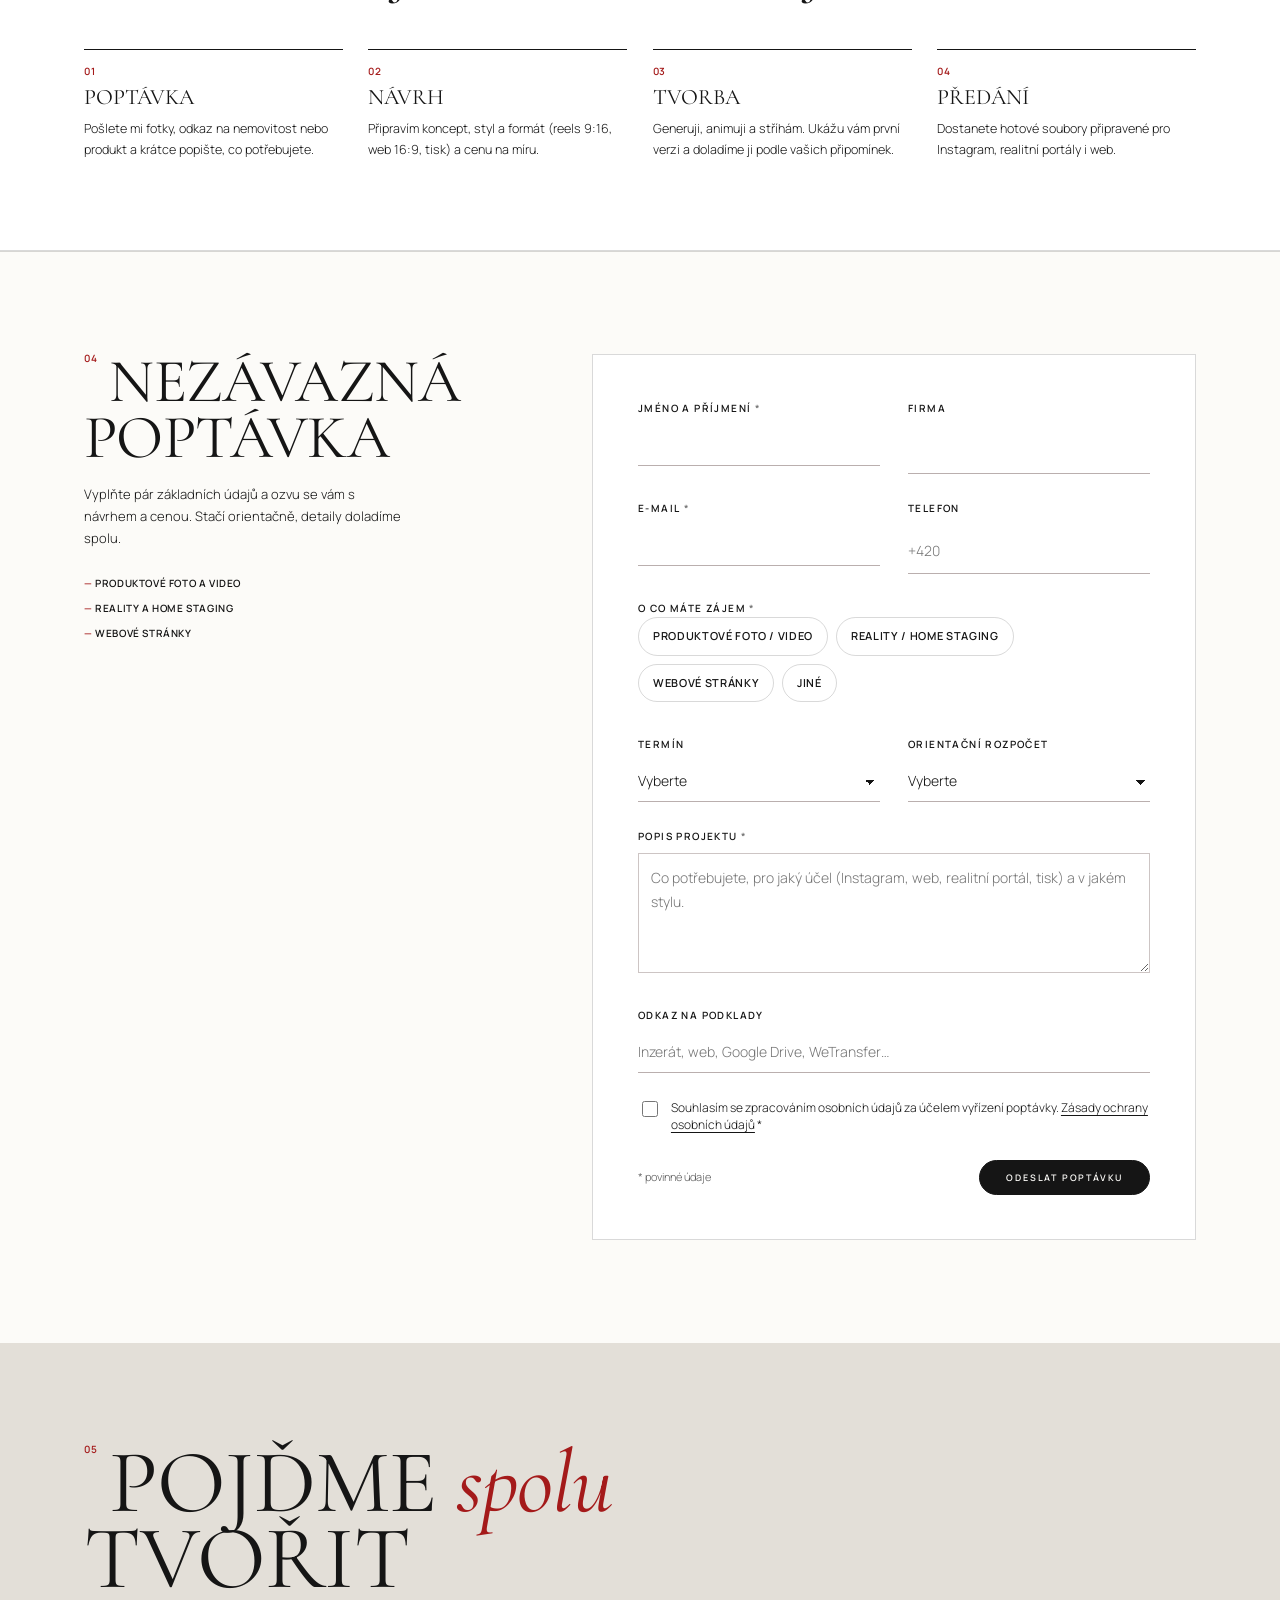
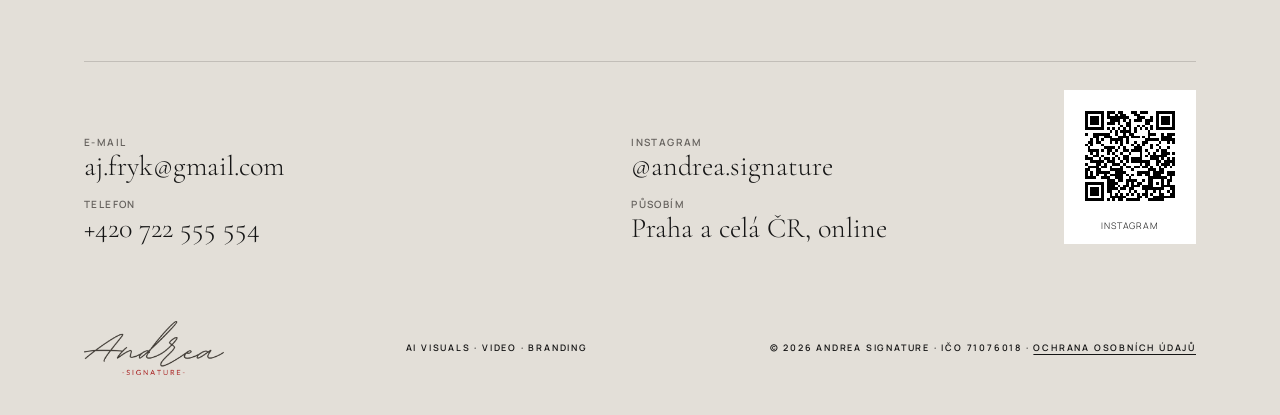
==== commit e7f0d8f8: "Zásady ochrany osobních údajů (CZ/EN), odkaz z formuláře a patičky Co-Authored-By: Claude Opus 5.5 <" ====
--- a/index.html
+++ b/index.html
@@ -366,6 +366,7 @@
 .lang a{color:var(--mute)}
 .lang a.on{color:var(--red)}
 .lang i{font-style:normal;color:var(--line)}
+.consent a{color:var(--ink);text-decoration:underline;text-underline-offset:3px}.consent a:hover{color:var(--red)}.foot a{color:inherit;text-decoration:underline;text-underline-offset:3px}.foot a:hover{color:var(--red)}
 </style>
 </head><body>
 
@@ -466,7 +467,7 @@
         <select id="f-budget" name="rozpocet"><option value="">Vyberte</option><option>Do 5 000 Kč</option><option>5 000 – 15 000 Kč</option><option>15 000 – 30 000 Kč</option><option>Nad 30 000 Kč</option><option>Zatím nevím</option></select></div>
       <div class="field full"><label for="f-msg">Popis projektu <span class="req">*</span></label><textarea id="f-msg" name="zprava" required placeholder="Co potřebujete, pro jaký účel (Instagram, web, realitní portál, tisk) a v jakém stylu."></textarea><span class="msg"></span></div>
       <div class="field full"><label for="f-link">Odkaz na podklady</label><input id="f-link" name="odkaz" type="url" placeholder="Inzerát, web, Google Drive, WeTransfer…"></div>
-      <label class="consent" for="f-gdpr"><input type="checkbox" id="f-gdpr" name="souhlas" required><span>Souhlasím se zpracováním osobních údajů za účelem vyřízení poptávky. <span class="req">*</span></span></label>
+      <label class="consent" for="f-gdpr"><input type="checkbox" id="f-gdpr" name="souhlas" required><span>Souhlasím se zpracováním osobních údajů za účelem vyřízení poptávky. <a href="ochrana-udaju.html" target="_blank" rel="noopener">Zásady ochrany osobních údajů</a> <span class="req">*</span></span></label>
       <div class="form-foot"><small>* povinné údaje</small><button class="btn" type="submit">Odeslat poptávku</button></div>
       <div class="done" id="inq-done" hidden></div>
     </form>
@@ -491,7 +492,7 @@
     <div class="foot">
       <img src="assets/logo.png" alt="Andrea Signature" width="150" height="59">
       <span>AI visuals · video · branding</span>
-      <span>© 2026 Andrea Signature</span>
+      <span>© 2026 Andrea Signature · IČO 71076018 · <a href="ochrana-udaju.html">Ochrana osobních údajů</a></span>
     </div>
   </div>
 </section>
